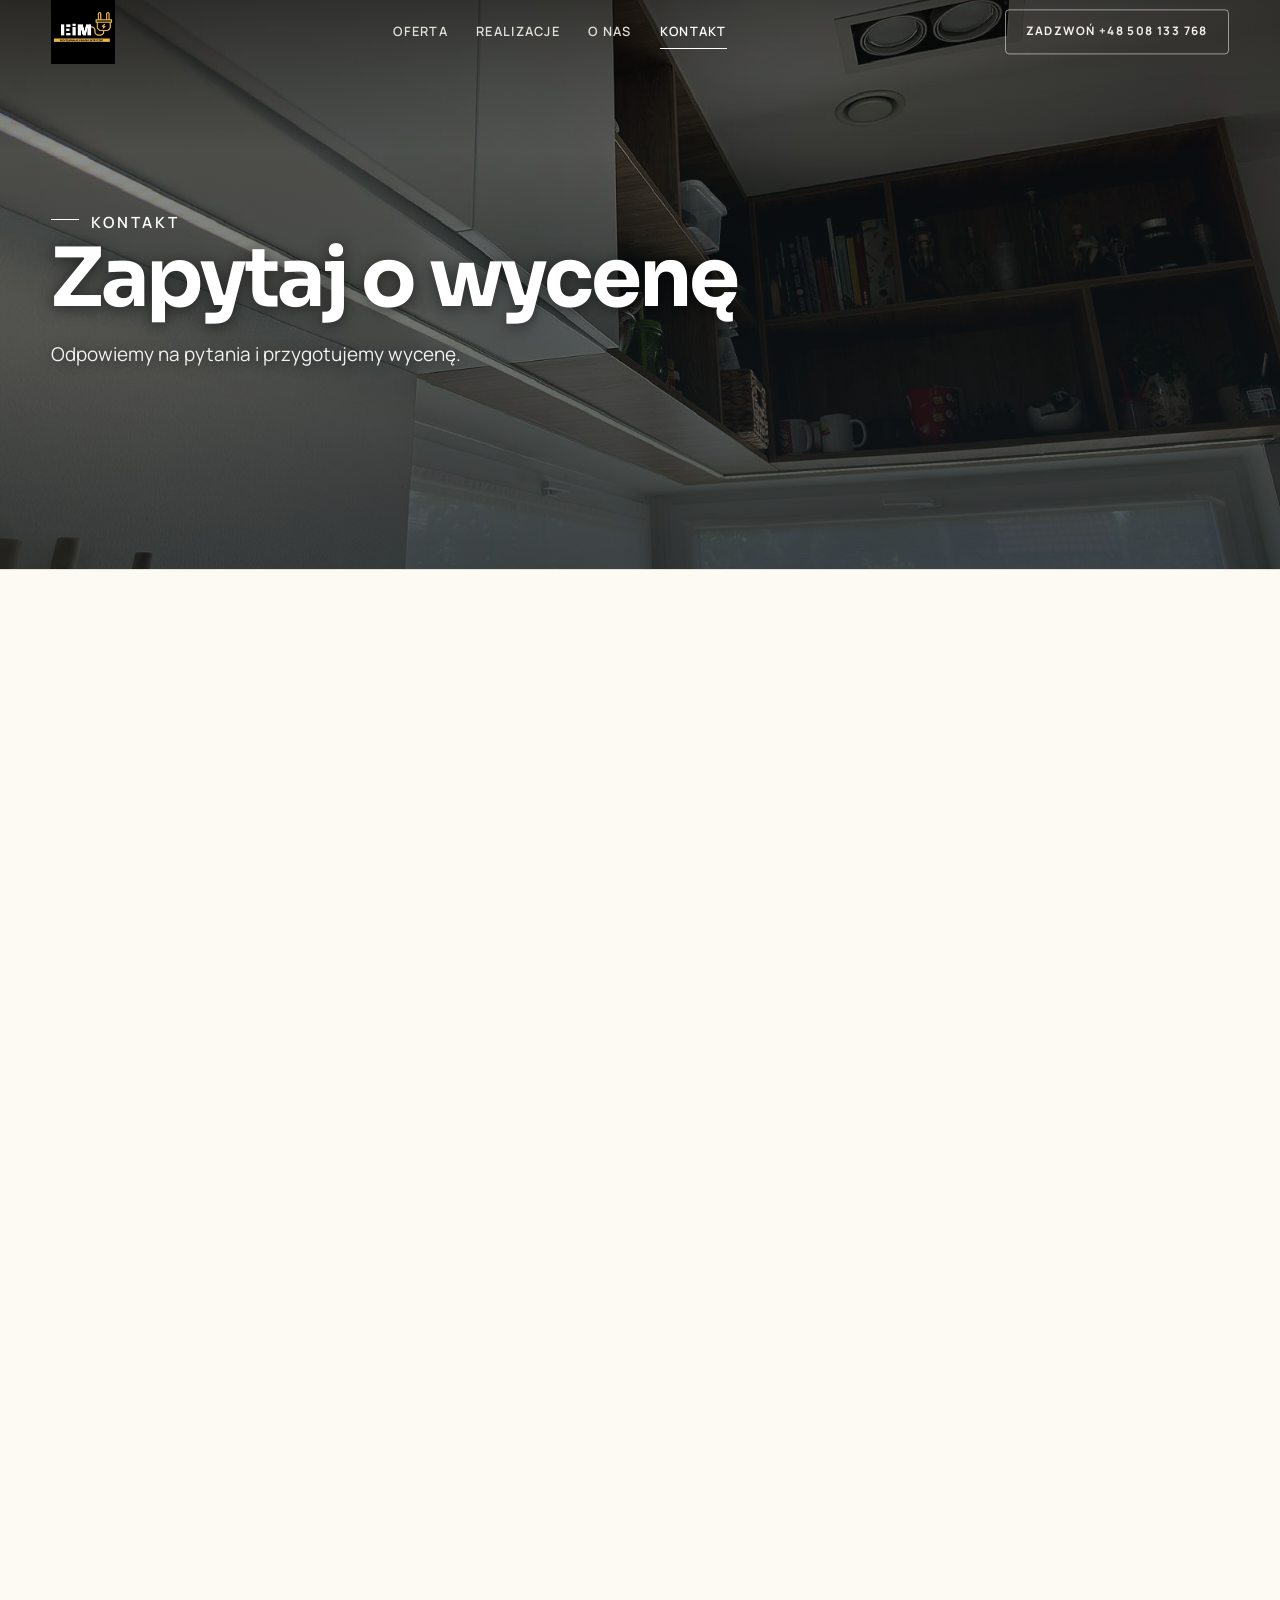
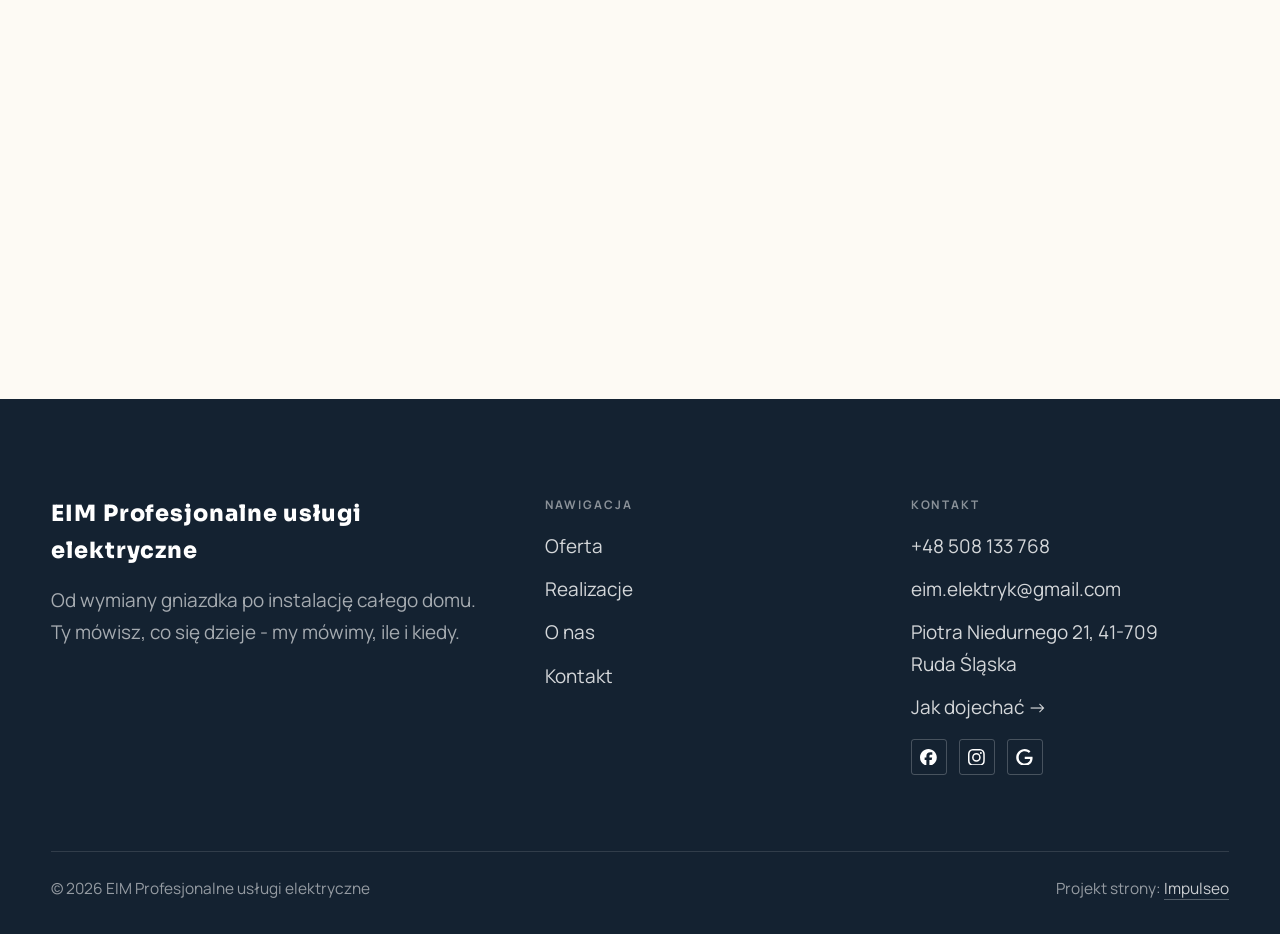
==== kontakt.html @ 625cda24 "Strona demo: eim-profesjonalne-uslugi-elektryczne" ====
<!DOCTYPE html>
<html lang="pl">
<head>
<meta charset="UTF-8">
<meta name="viewport" content="width=device-width, initial-scale=1.0">
<title>Kontakt - EIM Profesjonalne usługi elektryczne</title>
<meta name="description" content="Kontakt EIM Profesjonalne usługi elektryczne - Piotra Niedurnego 21, 41-709 Ruda Śląska">
<link rel="canonical" href="https://kris20032.github.io/eim-profesjonalne-uslugi-elektryczne/kontakt.html">
<meta name="robots" content="noindex, nofollow">
<meta property="og:type" content="website">
<meta property="og:locale" content="pl_PL">
<meta property="og:site_name" content="EIM Profesjonalne usługi elektryczne">
<meta property="og:title" content="Kontakt - EIM Profesjonalne usługi elektryczne">
<meta property="og:description" content="Kontakt EIM Profesjonalne usługi elektryczne - Piotra Niedurnego 21, 41-709 Ruda Śląska">
<meta property="og:url" content="https://kris20032.github.io/eim-profesjonalne-uslugi-elektryczne/kontakt.html">
<meta property="og:image" content="https://kris20032.github.io/eim-profesjonalne-uslugi-elektryczne/img/og.jpg">
<meta property="og:image:width" content="1200">
<meta property="og:image:height" content="630">
<meta name="twitter:card" content="summary_large_image">
<link rel="preconnect" href="https://fonts.googleapis.com">
<link rel="preconnect" href="https://fonts.gstatic.com" crossorigin>
<link href="https://fonts.googleapis.com/css2?family=Sora:wght@600;700;800&family=Manrope:wght@400;500;600&display=swap" rel="stylesheet">
<link rel="stylesheet" href="assets/styles.css?v=2641f12d">
</head>
<body>

<header class="nav">
  <div class="wrap nav-inner">
    <a class="brand brand-has-logo" href="index.html"><img class="brand-logo" src="img/logo.jpg" alt="EIM Profesjonalne usługi elektryczne" width="500" height="500" decoding="async"></a>
    <nav class="nav-links">
      <a href="oferta.html">Oferta</a>
      <a href="realizacje.html">Realizacje</a>
      <a href="o-nas.html">O nas</a>
      <a href="kontakt.html" class="active" aria-current="page">Kontakt</a>
      <a href="tel:+48508133768" class="btn btn-accent">Zadzwoń +48 508 133 768</a>
    </nav>
    <button class="nav-toggle" aria-label="Menu"><span></span><span></span><span></span></button>
  </div>
</header>

<main>
<section class="pagehead">
  <img src="img/g2.jpg" alt="EIM Profesjonalne usługi elektryczne - Zapytaj o wycenę" width="1600" height="1197" decoding="async">
  <div class="wrap">
    <span class="eyebrow">Kontakt</span>
    <h1>Zapytaj o wycenę</h1>
    <p>Odpowiemy na pytania i przygotujemy wycenę.</p>
  </div>
</section>
<section>
  <div class="wrap contact-grid">
    <div class="reveal">
      <span class="eyebrow">Dane kontaktowe</span>
      <h2 style="margin:var(--space-4) 0 var(--space-6)">EIM Profesjonalne usługi elektryczne</h2>
      <div class="info-list">
        <div class="info-row"><div class="ic"><svg class="ico-tel" width="16" height="16" viewBox="0 0 24 24" fill="none" aria-hidden="true"><path d="M6.6 10.8a15.5 15.5 0 0 0 6.6 6.6l2.2-2.2a1 1 0 0 1 1-.24 11.4 11.4 0 0 0 3.6.58 1 1 0 0 1 1 1V20a1 1 0 0 1-1 1A17 17 0 0 1 3 4a1 1 0 0 1 1-1h3.5a1 1 0 0 1 1 1c0 1.25.2 2.46.58 3.6a1 1 0 0 1-.25 1l-2.23 2.2Z" fill="currentColor"/></svg></div><div><div class="lbl">Telefon</div><a class="val" href="tel:+48508133768">+48 508 133 768</a></div></div>
        <div class="info-row"><div class="ic"><svg class="ico-mail" width="16" height="16" viewBox="0 0 24 24" fill="none" aria-hidden="true"><rect x="3.2" y="5.5" width="17.6" height="13" rx="1.6" stroke="currentColor" stroke-width="1.6"/><path d="M4 7l8 6 8-6" stroke="currentColor" stroke-width="1.6" stroke-linecap="round" stroke-linejoin="round"/></svg></div><div><div class="lbl">E-mail</div><a class="val" href="mailto:eim.elektryk@gmail.com">eim.elektryk@gmail.com</a></div></div>
        <div class="info-row"><div class="ic"><svg class="ico-pin" width="16" height="16" viewBox="0 0 24 24" fill="none" aria-hidden="true"><path d="M12 21s7-6.1 7-11.5A7 7 0 0 0 5 9.5C5 14.9 12 21 12 21Z" stroke="currentColor" stroke-width="1.6" fill="none"/><circle cx="12" cy="9.5" r="2.4" fill="currentColor"/></svg></div><div><div class="lbl">Adres</div><div class="val">Piotra Niedurnego 21, 41-709 Ruda Śląska</div></div></div>
      </div>
    </div>
    <div class="reveal">
      <form class="form" action="https://formsubmit.co/eim.elektryk@gmail.com" method="POST">
        <input type="hidden" name="_subject" value="Zapytanie ze strony EIM Profesjonalne usługi elektryczne">
        <input type="hidden" name="_captcha" value="false">
        <input type="hidden" name="_template" value="table">
        <div class="fld"><label for="name">Imię / firma</label><input id="name" name="name" type="text" placeholder="np. Jan Kowalski" required></div>
        <div class="fld"><label for="email">E-mail</label><input id="email" name="email" type="email" placeholder="adres@email.pl" required></div>
        <div class="fld"><label for="phone">Telefon</label><input id="phone" name="phone" type="tel" placeholder="+48 ..."></div>
        <div class="fld"><label for="msg">Czego dotyczy zapytanie?</label><textarea id="msg" name="message" placeholder="Napisz krótko, w czym możemy pomóc" required></textarea></div>
        <button type="submit" class="btn btn-accent" style="width:100%;justify-content:center">Wyślij zapytanie <span class="arr">→</span></button>
        <p class="note">Wiadomość trafi bezpośrednio do nas. Można też zadzwonić: +48 508 133 768.</p>
      </form>
    </div>
  </div>
</section>
<section style="padding-top:0">
  <div class="wrap reveal">
    <iframe class="map" title="EIM Profesjonalne usługi elektryczne - Ruda Śląska" src="https://maps.google.com/maps?q=50.2815459%2C18.8758392&z=15&output=embed" loading="lazy" referrerpolicy="no-referrer-when-downgrade"></iframe>
  </div>
</section>
</main>

<footer>
  <div class="wrap">
    <div class="foot-grid">
      <div class="foot-brand">
        <div class="name">EIM Profesjonalne usługi elektryczne</div>
        <p>Od wymiany gniazdka po instalację całego domu. Ty mówisz, co się dzieje - my mówimy, ile i kiedy.</p>
      </div>
      <div class="foot-col">
        <h4>Nawigacja</h4>
        <a href="oferta.html">Oferta</a>
        <a href="realizacje.html">Realizacje</a>
        <a href="o-nas.html">O nas</a>
        <a href="kontakt.html">Kontakt</a>
      </div>
      <div class="foot-col">
        <h4>Kontakt</h4>
        <a href="tel:+48508133768">+48 508 133 768</a>
        <a href="mailto:eim.elektryk@gmail.com">eim.elektryk@gmail.com</a>
        <p>Piotra Niedurnego 21, 41-709 Ruda Śląska</p>
        <a href="https://www.google.com/maps?cid=5841397486991390434" target="_blank" rel="noopener">Jak dojechać →</a>
      <div class="foot-soc">
        <a class="soc" href="https://www.facebook.com/p/EIM-Profesjonalne-us%C5%82ugi-elektryczne-61555742956690/" target="_blank" rel="noopener" aria-label="Facebook - EIM Profesjonalne usługi elektryczne"><svg viewBox="0 0 24 24" aria-hidden="true" focusable="false"><path d="M9.101 23.691v-7.98H6.627v-3.667h2.474v-1.58c0-4.085 1.848-5.978 5.858-5.978.401 0 .955.042 1.468.103a8.68 8.68 0 0 1 1.141.195v3.325a8.623 8.623 0 0 0-.653-.036 26.805 26.805 0 0 0-.733-.009c-.707 0-1.259.096-1.675.309a1.686 1.686 0 0 0-.679.622c-.258.42-.374.995-.374 1.752v1.297h3.919l-.386 2.103-.287 1.564h-3.246v8.245C19.396 23.238 24 18.179 24 12.044c0-6.627-5.373-12-12-12s-12 5.373-12 12c0 5.628 3.874 10.35 9.101 11.647Z" fill="currentColor"/></svg></a>
        <a class="soc" href="https://www.instagram.com/eim_elektryk_mroz/" target="_blank" rel="noopener" aria-label="Instagram - EIM Profesjonalne usługi elektryczne"><svg viewBox="0 0 24 24" aria-hidden="true" focusable="false"><path d="M7.0301.084c-1.2768.0602-2.1487.264-2.911.5634-.7888.3075-1.4575.72-2.1228 1.3877-.6652.6677-1.075 1.3368-1.3802 2.127-.2954.7638-.4956 1.6365-.552 2.914-.0564 1.2775-.0689 1.6882-.0626 4.947.0062 3.2586.0206 3.6671.0825 4.9473.061 1.2765.264 2.1482.5635 2.9107.308.7889.72 1.4573 1.388 2.1228.6679.6655 1.3365 1.0743 2.1285 1.38.7632.295 1.6361.4961 2.9134.552 1.2773.056 1.6884.069 4.9462.0627 3.2578-.0062 3.668-.0207 4.9478-.0814 1.28-.0607 2.147-.2652 2.9098-.5633.7889-.3086 1.4578-.72 2.1228-1.3881.665-.6682 1.0745-1.3378 1.3795-2.1284.2957-.7632.4966-1.636.552-2.9124.056-1.2809.0692-1.6898.063-4.948-.0063-3.2583-.021-3.6668-.0817-4.9465-.0607-1.2797-.264-2.1487-.5633-2.9117-.3084-.7889-.72-1.4568-1.3876-2.1228C21.2982 1.33 20.628.9208 19.8378.6165 19.074.321 18.2017.1197 16.9244.0645 15.6471.0093 15.236-.005 11.977.0014 8.718.0076 8.31.0215 7.0301.0839m.1402 21.6932c-1.17-.0509-1.8053-.2453-2.2287-.408-.5606-.216-.96-.4771-1.3819-.895-.422-.4178-.6811-.8186-.9-1.378-.1644-.4234-.3624-1.058-.4171-2.228-.0595-1.2645-.072-1.6442-.079-4.848-.007-3.2037.0053-3.583.0607-4.848.05-1.169.2456-1.805.408-2.2282.216-.5613.4762-.96.895-1.3816.4188-.4217.8184-.6814 1.3783-.9003.423-.1651 1.0575-.3614 2.227-.4171 1.2655-.06 1.6447-.072 4.848-.079 3.2033-.007 3.5835.005 4.8495.0608 1.169.0508 1.8053.2445 2.228.408.5608.216.96.4754 1.3816.895.4217.4194.6816.8176.9005 1.3787.1653.4217.3617 1.056.4169 2.2263.0602 1.2655.0739 1.645.0796 4.848.0058 3.203-.0055 3.5834-.061 4.848-.051 1.17-.245 1.8055-.408 2.2294-.216.5604-.4763.96-.8954 1.3814-.419.4215-.8181.6811-1.3783.9-.4224.1649-1.0577.3617-2.2262.4174-1.2656.0595-1.6448.072-4.8493.079-3.2045.007-3.5825-.006-4.848-.0608M16.953 5.5864A1.44 1.44 0 1 0 18.39 4.144a1.44 1.44 0 0 0-1.437 1.4424M5.8385 12.012c.0067 3.4032 2.7706 6.1557 6.173 6.1493 3.4026-.0065 6.157-2.7701 6.1506-6.1733-.0065-3.4032-2.771-6.1565-6.174-6.1498-3.403.0067-6.156 2.771-6.1496 6.1738M8 12.0077a4 4 0 1 1 4.008 3.9921A3.9996 3.9996 0 0 1 8 12.0077" fill="currentColor"/></svg></a>
        <a class="soc" href="https://www.google.com/maps?cid=5841397486991390434" target="_blank" rel="noopener" aria-label="Google - EIM Profesjonalne usługi elektryczne"><svg viewBox="0 0 24 24" aria-hidden="true" focusable="false"><path d="M12.48 10.92v3.28h7.84c-.24 1.84-.853 3.187-1.787 4.133-1.147 1.147-2.933 2.4-6.053 2.4-4.827 0-8.6-3.893-8.6-8.72s3.773-8.72 8.6-8.72c2.6 0 4.507 1.027 5.907 2.347l2.307-2.307C18.747 1.44 16.133 0 12.48 0 5.867 0 .307 5.387.307 12s5.56 12 12.173 12c3.573 0 6.267-1.173 8.373-3.36 2.16-2.16 2.84-5.213 2.84-7.667 0-.76-.053-1.467-.173-2.053H12.48z" fill="currentColor"/></svg></a>
      </div>
      </div>
    </div>
    <div class="foot-bot">
      <span>© 2026 EIM Profesjonalne usługi elektryczne</span>
      <span>Projekt strony: <a class="foot-credit" href="https://impulseo.pl" target="_blank" rel="noopener">Impulseo</a></span>
    </div>
  </div>
</footer>
<div class="sticky-call"><a class="sc-call" href="tel:+48508133768"><svg class="ico-tel" width="16" height="16" viewBox="0 0 24 24" fill="none" aria-hidden="true"><path d="M6.6 10.8a15.5 15.5 0 0 0 6.6 6.6l2.2-2.2a1 1 0 0 1 1-.24 11.4 11.4 0 0 0 3.6.58 1 1 0 0 1 1 1V20a1 1 0 0 1-1 1A17 17 0 0 1 3 4a1 1 0 0 1 1-1h3.5a1 1 0 0 1 1 1c0 1.25.2 2.46.58 3.6a1 1 0 0 1-.25 1l-2.23 2.2Z" fill="currentColor"/></svg> Zadzwoń</a><a class="sc-quote" href="kontakt.html">Zadzwoń po wycenę</a></div>
<div class="demo-wazne" data-do="2026-10-19" data-cykl="3" hidden><svg class="dw-ico" width="13" height="13" viewBox="0 0 24 24" fill="none" aria-hidden="true"><circle cx="12" cy="12" r="8.6" stroke="currentColor" stroke-width="1.8"/><path d="M12 7.2V12l3.3 2" stroke="currentColor" stroke-width="1.8" stroke-linecap="round"/></svg><span class="dw-txt"></span></div>

<script src="assets/main.js"></script>
</body>
</html>
---- assets/styles.css ----
/* ============================================================
   STOLBASZ — premium, architektoniczny B2B fit-out
   Jasna paleta, zero brązu. System wg premium-web-craft.
   Projekt strony: Impulseo (impulseo.pl)
   ============================================================ */

:root{
  /* PALETA — jasna, architektoniczna, chłodna */
  --paper:#f5f7fa;          /* główne tło */
  --paper-2:#e7edf3;        /* sekcje alternatywne (chłodny jasny szary) */
  --paper-3:#e7edf3;        /* delikatne wypełnienia */
  --ink:#142231;            /* tekst główny — chłodny grafit */
  --ink-soft:#2c3e52;       /* nagłówki drugorzędne */
  --muted:#697785;          /* tekst poboczny */
  --line:rgba(20,34,49,.12);/* hairline */
  --accent:#e8a00c;         /* stonowany petrol-slate — jedyny akcent */
  --accent-d:#c47f06;
  --accent-soft:rgba(232,160,12,.10);
  --dark:#142231;           /* sekcje ciemne (stopka/CTA) */

  /* HOVER ZDJĘĆ — JEDEN standard dla całego silnika (decyzja K. 04.08.2026, artefakt z wariantami).
     AKTUALNE (K.+Szymon 09.08.2026, wybór z artefaktu 6 wariantów): zoom 1.05 przy 1.4s -
     przy tak długim czasie mocniejszy kadr NIE skacze, tylko „oddycha". Poprzedni standard
     (1.02 / .55s z 04.08) odbierany jako dynamiczny i szybki.
     Spoczynek lekko przygaszony, ale TYLKO tam, gdzie jest mysz (@media hover:hover) —
     na telefonie zdjęcia zostają w pełnej jasności. */
  --img-zoom:1.05;                   /* K.+Szymon 09.08: wariant F z artefaktu porównawczego */
  --img-rest:brightness(.95) saturate(.99);
  --img-hot:brightness(1.06) saturate(1.05);
  --img-dur:1.4s;                    /* K.+Szymon 09.08 (wariant F): powoli = elegancko */
  --img-ease:cubic-bezier(.16,.84,.44,1);  /* miękki ogon, efekt „oddychania" */

  /* ODSTĘPY — skala 4/8 */
  --space-1:4px; --space-2:8px; --space-3:12px; --space-4:16px; --space-5:24px;
  --space-6:32px; --space-7:48px; --space-8:64px; --space-9:96px; --space-10:128px;

  /* TYPOGRAFIA — fluid clamp() (skala podbita 16.07.2026: większe, czytelniejsze litery — uwaga Adama) */
  --text-sm:clamp(.9rem,.87rem + .12vw,1rem);
  --text-base:clamp(1.08rem,1.04rem + .18vw,1.2rem);
  --text-lg:clamp(1.24rem,1.15rem + .34vw,1.44rem);
  --text-h3:clamp(1.34rem,1.22rem + .55vw,1.66rem);
  --text-h2:clamp(2.1rem,1.66rem + 2.1vw,3.1rem);
  --text-h1:clamp(2.9rem,2.1rem + 4vw,5.1rem);

  /* PROMIENIE — architektoniczne, raczej ostre */
  --r-sm:3px; --r-md:6px; --r-lg:10px;

  /* RUCH */
  --ease:cubic-bezier(.25,.46,.45,.94); --dur:.24s;

  /* CIENIE — miękkie, warstwowe */
  --sh-sm:0 1px 2px rgba(16,24,32,.04), 0 2px 8px rgba(16,24,32,.05);
  --sh-md:0 2px 6px rgba(16,24,32,.05), 0 12px 28px -8px rgba(16,24,32,.12);
  --sh-lg:0 6px 14px rgba(16,24,32,.07), 0 26px 56px -18px rgba(16,24,32,.22);

  --hairline:1px solid var(--line);

  --font-display:'Sora','Manrope',sans-serif;
  --font-body:'Manrope',sans-serif;
}

*{box-sizing:border-box;margin:0;padding:0}
html{scroll-behavior:smooth}
body{
  font-family:var(--font-body);
  font-size:var(--text-base);
  line-height:1.65;
  color:var(--ink);
  background:var(--paper);
  -webkit-font-smoothing:antialiased;
  text-rendering:optimizeLegibility;
}
img{max-width:100%;height:auto;display:block}  /* height:auto = width/height z atrybutów trzyma proporcje (TOP#12) */
a{color:inherit;text-decoration:none}

.wrap{width:min(92%,1180px);margin-inline:auto}
section{padding-block:clamp(52px,6.5vw,96px)}

h1,h2,h3{font-family:var(--font-display);font-weight:700;line-height:1.08;letter-spacing:-.02em;color:var(--ink)}
h1{font-size:var(--text-h1);letter-spacing:-.035em}
h2{font-size:var(--text-h2);letter-spacing:-.025em}
h3{font-size:var(--text-h3)}
/* MIARA — długość wiersza. WCAG 2.2 SC 1.4.8: max 80 znaków; Butterick: 45–90.
   68ch daje realnie 72–78 znaków polskiego tekstu, czyli z zapasem pod granicą.
   Wcześniej limit miał TYLKO <p> — <li>, <blockquote> i <dd> nie miały żadnego,
   i to jedyny powód, dla którego 23 bloki na dwóch oddanych stronach jadą po
   83–106 znaków w wierszu (pomiar 07.08.2026, bramka `miara`).
   ⚠️ Listy i definicje ograniczamy TYLKO bez klasy: `ul`/`ol` z klasą to u nas
   układ (siatki kafli, menu), a nie tekst ciągły — tam miarę wyznacza układ. */
/* 60ch, nie 68ch (K. 10.08): po zmianie fontów na węższe kroje (DM Sans i spółka)
   w 68ch mieściło się ~90 znaków - bramka pikselowa słusznie zgłaszała przekroczenie
   granicy 80. Pomiar na żywej przeglądarce: 60ch = 90 znaków, 53ch = ~78 znaków, czyli normę WCAG 1.4.8. */
:root{ --miara:53ch }
p{max-width:min(100%,var(--miara))}
blockquote,
ul:not([class])>li, ol:not([class])>li,
dl:not([class])>dd{max-width:min(100%,var(--miara))}

/* ⚠️ Świadomie BEZ wyjątku `.tile p,.card p,.svc p{max-width:none}`, choć nasuwa się sam:
   te akapity BYŁY już ograniczone (stare `p{max-width:65ch}`), więc „wyjątek" nie odblokowałby
   niczego nowego — tylko ROZLUŹNIŁ stan sprzed zmiany na wszystkich demach naraz.
   `figcaption` żadna z reguł wyżej nie dotyczy, więc też nie potrzebuje zwolnienia. */

/* ŁAMANIE. `balance` wyrównuje długości wierszy w nagłówku, `pretty` pilnuje ostatniego
   wiersza akapitu, żeby nie został w nim jeden wyraz. Obsługiwane od Chrome 117 /
   Safari 17.5; starsze przeglądarki po prostu ignorują tę własność.
   `text-wrap:pretty` nie występowało dotąd ANI RAZ w silniku ani w repo klientów. */
h1,h2,h3,.lead,.lede{text-wrap:balance}
p,li,blockquote,dd{text-wrap:pretty}

.eyebrow{
  font-family:var(--font-body);
  font-size:var(--text-sm);
  font-weight:600;
  letter-spacing:.18em;
  text-transform:uppercase;
  color:var(--accent);
  display:inline-flex;align-items:center;gap:var(--space-3);
}
/* flex:none + margin-top = kreska trzyma się PIERWSZEJ linii. Wcześniej align-items:center
   centrowało ją względem całego bloku i przy zawinięciu (długi kicker typu
   „…WNĘTRZ · LESZNO · OD 2019") druga linia lądowała z brzydkim wcięciem. */
.eyebrow{align-items:flex-start}
.eyebrow>*,.eyebrow{text-wrap:balance}   /* dlugi kicker lamal sie na sierote typu samo „2019" w drugiej linii */
.eyebrow::before{content:"";width:28px;height:1px;background:var(--accent);display:inline-block;flex:none;margin-top:.62em}

.muted{color:var(--muted)}
.lead{font-size:var(--text-lg);line-height:1.55;color:var(--ink-soft);max-width:50ch}

/* ---------- BUTTONS ---------- */
.btn{
  display:inline-flex;align-items:center;gap:var(--space-2);
  font-weight:600;font-size:var(--text-sm);letter-spacing:.02em;
  padding:var(--space-4) var(--space-6);
  border-radius:var(--r-sm);
  transition:transform var(--dur) var(--ease),box-shadow var(--dur) var(--ease),background var(--dur) var(--ease);
  cursor:pointer;border:1px solid transparent;
}
.btn-accent{background:var(--accent);color:#fff;box-shadow:var(--sh-sm)}
.btn-accent:hover{background:var(--accent-d);transform:translateY(-2px);box-shadow:var(--sh-md)}
.btn-accent:active{transform:translateY(0);box-shadow:var(--sh-sm)}
.btn-ghost{background:transparent;color:var(--ink);border-color:var(--line)}
.btn-ghost:hover{border-color:var(--accent);color:var(--accent);transform:translateY(-2px)}
.btn-light{background:#fff;color:var(--ink);box-shadow:var(--sh-sm)}
.btn-light:hover{transform:translateY(-2px);box-shadow:var(--sh-md)}
.btn .arr{transition:transform var(--dur) var(--ease)}
.btn:hover .arr{transform:translateX(4px)}

/* ---------- NAV ---------- */
.nav{
  position:sticky;top:0;z-index:50;
  background:color-mix(in srgb,var(--paper) 88%,transparent);
  backdrop-filter:saturate(140%) blur(10px);
  border-bottom:var(--hairline);
}
.nav-inner{display:flex;align-items:center;justify-content:space-between;gap:var(--space-5);height:72px}
/* ANTY-NACHODZENIE (K. 05.08.2026): długa nazwa firmy + przycisk z pełnym numerem nie mieściły się w pasku
   i flex ściskał linki PONIŻEJ ich treści - "Kontakt" wchodził na ramkę "Zadzwoń +48 ...". Teraz ustępuje
   nazwa marki (skrót wielokropkiem), a menu i przycisk nigdy się nie kurczą ani nie zachodzą na siebie. */
.brand{display:flex;flex-direction:column;line-height:1;min-width:0;flex:0 1 auto}
.brand .name{font-family:var(--font-display);font-weight:800;font-size:1.35rem;letter-spacing:.04em;white-space:nowrap;overflow:hidden;text-overflow:ellipsis}
.brand .sub{font-size:.62rem;letter-spacing:.34em;text-transform:uppercase;color:var(--muted);margin-top:5px;white-space:nowrap;overflow:hidden;text-overflow:ellipsis}
.nav-links{display:flex;align-items:center;gap:var(--space-6);flex:0 0 auto}
.nav-links a{font-size:var(--text-sm);font-weight:500;color:var(--ink-soft);position:relative;padding-block:4px;white-space:nowrap;transition:color var(--dur) var(--ease)}
.nav-links a::after{content:"";position:absolute;left:0;bottom:0;width:0;height:1.5px;background:var(--accent);transition:width var(--dur) var(--ease)}
.nav-links a:hover,.nav-links a.active{color:var(--ink)}
.nav-links a:hover::after,.nav-links a.active::after{width:100%}
.nav-links .btn{padding:var(--space-2) var(--space-5)}
/* przyciski w nav: właściwy kolor (przebij .nav-links a) + bez podkreślenia */
.nav-links a.btn-accent{color:#fff}
.nav-links a.btn-ghost,.nav-links a.btn-light{color:var(--ink)}
/* CTA w pasku: NIE podkreślenie spod linków menu, ale ten sam przelatujący błysk,
   co na wszystkich innych przyciskach (zgłoszenie K. 13.08.2026 - „na hero jest efekt
   światła przechodzącego przez przycisk, na navbarze go nie ma, a mają być identyczne").
   Reguła `.nav-links a::after` jest silniejsza od `.btn::after`, więc trzeba jej
   geometrię wyzerować i wpisać połysk z nazwy - samo `display:none` gasiło efekt. */
.nav-links a.btn::after{
  display:block;content:"";position:absolute;inset:0;z-index:-1;pointer-events:none;
  width:auto;height:auto;border-radius:inherit;   /* kasuje geometrię podkreślenia (width:0;height:1.5px) */
  background:linear-gradient(100deg,transparent 32%,rgba(255,255,255,.20) 50%,transparent 68%);
  translate:-120% 0}
@media (prefers-reduced-motion:no-preference){
  .nav-links a.btn:hover::after{translate:120% 0;transition:translate .75s var(--mt-ease,cubic-bezier(.16,.84,.44,1))}
}
.nav-toggle{display:none;background:none;border:none;cursor:pointer;flex-direction:column;gap:5px;padding:8px}
.nav-toggle span{width:24px;height:2px;background:var(--ink);transition:var(--dur)}
/* Ciasny zakres MIĘDZY menu mobilnym a pełnym pulpitem: zbijamy odstępy i nazwę marki,
   żeby wszystko zmieściło się naturalnie, zanim w ogóle dojdzie do skracania wielokropkiem. */
@media(max-width:1280px) and (min-width:921px){
  .nav-links{gap:var(--space-4)}
  .nav-links .btn{padding:var(--space-2) var(--space-4)}
  .brand .name{font-size:1.15rem}
}

/* ---------- HERO (split) ---------- */
.hero{position:relative;overflow:hidden;border-bottom:var(--hairline)}
.hero-grid{display:grid;grid-template-columns:1.05fr .95fr;gap:clamp(24px,4vw,60px);align-items:center;
  padding-block:clamp(36px,4.5vw,64px)}
.hero-copy .eyebrow{margin-bottom:var(--space-5)}
.hero-copy h1{margin-bottom:var(--space-5)}
.hero-copy .lead{margin-bottom:var(--space-7)}
.hero-actions{display:flex;flex-wrap:wrap;gap:var(--space-4)}
.hero-art{position:relative;aspect-ratio:4/3;border-radius:var(--r-lg);overflow:hidden;box-shadow:var(--sh-lg)}
.hero-art img{width:100%;height:100%;object-fit:cover}
.hero-art::after{content:"";position:absolute;inset:0;background:linear-gradient(180deg,transparent 55%,rgba(18,24,28,.28))}
.hero-badge{position:absolute;left:var(--space-5);bottom:var(--space-5);z-index:2;
  background:rgba(252,252,251,.94);backdrop-filter:blur(4px);
  border-radius:var(--r-md);padding:var(--space-4) var(--space-5);box-shadow:var(--sh-md);max-width:78%}
.hero-badge strong{display:block;font-family:var(--font-display);font-size:1rem;letter-spacing:-.01em}
.hero-badge span{font-size:var(--text-sm);color:var(--muted)}

/* ---------- HERO duży / kinowy (strona główna) ---------- */
.hero-cine{position:relative;min-height:clamp(560px,82vh,840px);min-height:clamp(560px,82svh,840px);display:flex;align-items:center;overflow:hidden;border-bottom:var(--hairline)}
.hero-cine>img{position:absolute;inset:0;width:100%;height:100%;object-fit:cover;z-index:0}
.hero-cine::after{content:"";position:absolute;inset:0;z-index:1;
  background:linear-gradient(95deg,rgba(13,18,23,.86) 0%,rgba(13,18,23,.64) 32%,rgba(13,18,23,.24) 62%,rgba(13,18,23,.04) 100%)}
.hero-cine .wrap{position:relative;z-index:2;padding-block:var(--space-8)}
.hero-cine .hero-copy{max-width:660px}
.hero-cine .eyebrow{color:#fff;margin-bottom:var(--space-5)}
.hero-cine .eyebrow::before{background:#fff}
.hero-cine h1{color:#fff;margin-bottom:var(--space-5);font-size:clamp(2.9rem,2rem + 4.4vw,5.2rem);text-wrap:balance}
.hero-cine .lead{color:rgba(255,255,255,.92);max-width:48ch;margin-bottom:var(--space-7)}
.hero-cine .hero-actions{display:flex;flex-wrap:wrap;gap:var(--space-4)}
/* NISKIE OKNO (laptop z dokiem i paskami przeglądarki ma ~700-780 px wysokości widoku):
   H1 do 5.2rem + długi lead nie mieściły się i przyciski wypadały POD krawędź ekranu -
   klient widział stronę bez ani jednego CTA. Skalujemy w dół, zamiast przycinać treść. */
@media(min-width:821px) and (max-height:820px){
  .hero-cine{min-height:clamp(520px,94svh,780px)}
  .hero-cine .wrap{padding-block:var(--space-6)}
  .hero-cine h1{font-size:clamp(2.2rem,1.5rem + 2.6vw,3.6rem);margin-bottom:var(--space-4)}
  .hero-cine .eyebrow{margin-bottom:var(--space-4)}
  .hero-cine .lead{margin-bottom:var(--space-5);max-width:44ch}
}
@media(max-width:680px){
  .hero-cine{min-height:clamp(520px,76vh,640px);min-height:clamp(520px,76svh,640px);align-items:flex-end}
  .hero-cine::after{background:linear-gradient(0deg,rgba(13,18,23,.9) 6%,rgba(13,18,23,.45) 55%,rgba(13,18,23,.25) 100%)}
  .hero-cine .wrap{padding-bottom:var(--space-9)}
  /* TELEFON (~90% oglądających): lead potrafił zająć 8 linii i zepchnąć CTA poza pierwszy ekran.
     Zwężamy interlinię i skalę - treści nie ucinamy, bo to ona sprzedaje. */
  .hero-cine .lead{font-size:.98rem;line-height:1.5;margin-bottom:var(--space-5)}
  .hero-cine .eyebrow{font-size:.72rem;letter-spacing:.13em;margin-bottom:var(--space-4)}
  .hero-cine .eyebrow::before{width:20px}
  .hero-cine h1{margin-bottom:var(--space-4)}
}

/* full-bleed hero variant (podstrony) */
.pagehead{position:relative;min-height:46vh;min-height:46svh;display:flex;align-items:flex-end;overflow:hidden;border-bottom:var(--hairline)}
.pagehead img{position:absolute;inset:0;width:100%;height:100%;object-fit:cover}
/* 10.08.2026 (decyzja K.): mocniejsze przyciemnienie + cień pod tekstem. Bramka mierzyła na
   nagłówkach podstron 3,38-3,43:1 przy wymaganych 4,5 — jasne zdjęcie (hala, śnieg, niebo)
   podchodziło pod biały tekst. Zdjęcia klientów są różne, więc kontrast musi dawać WARSTWA,
   a nie szczęśliwy dobór kadru. */
.pagehead::after{content:"";position:absolute;inset:0;background:linear-gradient(180deg,rgba(18,24,28,.40),rgba(18,24,28,.76))}
.pagehead .wrap{position:relative;z-index:2;padding-block:var(--space-9);color:#fff}
.pagehead h1{color:#fff;max-width:18ch;text-shadow:0 2px 16px rgba(0,0,0,.55)}
.pagehead .eyebrow{color:#fff}
.pagehead .eyebrow::before{background:#fff}
.pagehead p{color:rgba(255,255,255,.92);margin-top:var(--space-4);max-width:54ch;text-shadow:0 1px 12px rgba(0,0,0,.5)}

/* ---------- STRIP (pasek skrótów / liczby) ---------- */
.strip{background:var(--dark);color:#fff}
/* PASEK HASEŁ — standard 04.08.2026 (decyzja K.): 5 haseł w JEDNYM rzędzie, tekst WYŚRODKOWANY,
   węższe marginesy boczne niż reszta strony (pasek ma iść szerzej), równe wysokości kolumn. */
.strip .wrap{width:min(96%,1440px);display:grid;grid-template-columns:repeat(5,1fr);
  gap:var(--space-5);padding-block:var(--space-7);align-items:stretch}
.strip .item .k{font-family:var(--font-display);font-size:clamp(1.05rem,.82rem + .85vw,1.55rem);
  font-weight:800;letter-spacing:-.02em;color:#fff;line-height:1.18;text-wrap:balance}
.strip .item .v{font-size:var(--text-sm);color:rgba(255,255,255,.66);margin-top:var(--space-2);line-height:1.4}
.strip .item{border-left:2px solid var(--accent);padding-inline:var(--space-4);
  text-align:center;display:flex;flex-direction:column;justify-content:center}
/* liczba kolumn = liczba haseł, żeby ostatnie nie zostawało samo w drugim rzędzie.
   Klasę n-N nadaje multipage.py; domyślnie (bez klasy) pasek jest 5-kolumnowy. */
.strip.n-2 .wrap{grid-template-columns:repeat(2,1fr)}
.strip.n-3 .wrap{grid-template-columns:repeat(3,1fr)}
.strip.n-4 .wrap{grid-template-columns:repeat(4,1fr);gap:var(--space-6)}
.strip.n-4 .item .k{font-size:clamp(1.3rem,1rem + 1.1vw,2rem)}
.strip.n-6 .wrap{grid-template-columns:repeat(6,1fr);gap:var(--space-4)}
.strip.n-6 .item .k{font-size:clamp(.98rem,.8rem + .7vw,1.35rem)}
/* równe łamanie: zamiast "długa linia + jedno słowo" obie linie zbliżonej długości */
.strip .item .k{text-wrap:balance}

/* ---------- SECTION HEAD ---------- */
.head{max-width:48rem;margin-bottom:var(--space-8)}
.head.center{margin-inline:auto;text-align:center}
.head .eyebrow{margin-bottom:var(--space-4)}
.head h2{margin-bottom:var(--space-4)}
.head p{color:var(--muted);font-size:var(--text-lg);line-height:1.55}
.head.center p{margin-inline:auto}

/* ---------- INTRO SPLIT ---------- */
.split{display:grid;grid-template-columns:.92fr 1.08fr;gap:clamp(28px,5vw,80px);align-items:center}
.split.rev{grid-template-columns:1.08fr .92fr}
.split.rev .split-art{order:-1}
.split-art{position:relative;aspect-ratio:5/4;border-radius:var(--r-lg);overflow:hidden;box-shadow:var(--sh-lg)}
.split-art img{width:100%;height:100%;object-fit:cover}
.split-copy h2{margin-bottom:var(--space-5)}
.split-copy p+p{margin-top:var(--space-4)}
.split-copy .btn{margin-top:var(--space-6)}

/* ---------- SERVICES (zakres) ---------- */
.svc-grid{display:grid;grid-template-columns:repeat(auto-fit,minmax(280px,1fr));gap:var(--space-5)}
.svc{background:#fff;border:var(--hairline);border-radius:var(--r-md);padding:var(--space-7) var(--space-6);
  transition:transform var(--dur) var(--ease),box-shadow var(--dur) var(--ease),border-color var(--dur) var(--ease);
  position:relative;overflow:hidden}
.svc::before{content:"";position:absolute;left:0;top:0;width:3px;height:0;background:var(--accent);transition:height var(--dur) var(--ease)}
.svc:hover{transform:translateY(-4px);box-shadow:var(--sh-md);border-color:transparent}
.svc:hover::before{height:100%}
.svc .ic{font-family:var(--font-display);font-size:.8rem;font-weight:700;letter-spacing:.12em;color:var(--accent);margin-bottom:var(--space-4)}
.svc h3{margin-bottom:var(--space-3);font-size:1.22rem}
.svc p{color:var(--muted);font-size:var(--text-base);line-height:1.6}

/* big detailed service rows */
.svc-row{display:grid;grid-template-columns:.8fr 1.2fr;gap:clamp(20px,4vw,60px);align-items:center;padding-block:var(--space-8)}
.svc-row+.svc-row{border-top:var(--hairline)}
.svc-row.rev{grid-template-columns:1.2fr .8fr}
/* Naprzemienny układ wierszy oferty: co drugi wiersz ma zdjęcie po PRAWEJ.
   Było `order:-1` — martwy kod, bo zdjęcie i tak jest pierwszym dzieckiem w HTML,
   więc wszystkie wiersze wyglądały identycznie (zdjęcie zawsze z lewej), a `rev`
   zmieniało tylko szerokość kolumn. Znalezione 29.07.2026 przy różnicowaniu kierunków
   animacji (pomiar pozycji: art.mid 390/502 przy row.mid 756 — zawsze lewa strona). */
.svc-row.rev .svc-row-art{order:2}
.svc-row-art{aspect-ratio:4/3;border-radius:var(--r-md);overflow:hidden;box-shadow:var(--sh-md)}
.svc-row-art img{width:100%;height:100%;object-fit:cover}
.svc-row h3{font-size:1.5rem;margin-bottom:var(--space-4)}
.svc-row .num{font-family:var(--font-display);font-size:.85rem;font-weight:700;letter-spacing:.14em;color:var(--accent);display:block;margin-bottom:var(--space-3)}
.svc-row ul{list-style:none;margin-top:var(--space-4);display:flex;flex-direction:column;gap:var(--space-2)}
.svc-row li{position:relative;padding-left:var(--space-5);color:var(--muted);font-size:var(--text-base)}
.svc-row li::before{content:"";position:absolute;left:0;top:.62em;width:8px;height:1px;background:var(--accent)}

/* ---------- GALLERY (realizacje) ---------- */
.gallery{display:grid;grid-template-columns:repeat(12,1fr);gap:var(--space-4);grid-auto-rows:200px}
/* GALERIA MASONRY — pionowe zdjęcia (portrety beauty/wellness) bez przycinania: kolumny, height auto */
.gallery-masonry{column-count:3;column-gap:var(--space-4)}
@media(max-width:900px){.gallery-masonry{column-count:2}}
@media(max-width:560px){.gallery-masonry{column-count:1}}
.gallery-masonry .m-tile{break-inside:avoid;margin:0 0 var(--space-4);padding:0;position:relative;overflow:hidden;border-radius:var(--r-md);border:1px solid var(--line)}
.gallery-masonry .m-tile img{width:100%;height:auto;display:block}
.gallery-masonry .m-tile .cap{position:absolute;left:0;right:0;bottom:0;padding:var(--space-4);color:#fff;background:linear-gradient(0deg,rgba(0,0,0,.55),transparent);font-size:var(--text-sm)}
.gallery-masonry .m-tile .cap small{display:block;font-weight:400;opacity:.78;letter-spacing:.04em;text-transform:uppercase;font-size:.66rem;margin-top:3px}
.tile{position:relative;overflow:hidden;border-radius:var(--r-md);box-shadow:var(--sh-sm);
  transition:transform var(--dur) var(--ease),box-shadow var(--dur) var(--ease)}
.tile img{width:100%;height:100%;object-fit:cover;
  transition:transform var(--img-dur) var(--img-ease),filter var(--img-dur) var(--img-ease)}
.tile:hover{box-shadow:var(--sh-md)}
.tile .cap{position:absolute;left:0;right:0;bottom:0;padding:var(--space-5) var(--space-4) var(--space-4);
  /* mocniejszy spad + cien pod tekstem: na JASNYCH zdjeciach klienta (biale fronty, sciany)
     slaby gradient dawal kontrast ~1.5:1 zamiast wymaganych 3.6:1 (bramka wygladu, 10.08.2026) */
  background:linear-gradient(transparent 10%,rgba(18,24,28,.55) 40%,rgba(18,24,28,.88) 68%,rgba(18,24,28,.99));color:#fff;
  text-shadow:0 1px 2px rgba(0,0,0,.85),0 2px 10px rgba(0,0,0,.55);
  font-size:var(--text-sm);font-weight:600;letter-spacing:.01em;
  opacity:0;transform:translateY(8px);transition:var(--dur) var(--ease)}
.tile:hover .cap{opacity:1;transform:translateY(0)}
.tile .cap small{display:block;font-weight:400;opacity:.78;letter-spacing:.04em;text-transform:uppercase;font-size:.66rem;margin-top:3px}
/* bento spans */
.t-wide{grid-column:span 6}
.t-tall{grid-column:span 6;grid-row:span 2}
.t-std{grid-column:span 6}
.t-third{grid-column:span 4}
.t-two3{grid-column:span 8}

/* ---------- TRUST / WIARYGODNOŚĆ ---------- */
.trust{background:var(--paper-2)}
.trust-grid{display:grid;grid-template-columns:repeat(auto-fit,minmax(240px,1fr));gap:var(--space-5);margin-top:var(--space-7)}
.trust-card{background:#fff;border-radius:var(--r-md);padding:var(--space-7) var(--space-6);box-shadow:var(--sh-sm);border-top:3px solid var(--accent)}
.trust-card .big{font-family:var(--font-display);font-size:clamp(1.8rem,1.3rem + 1.6vw,2.6rem);font-weight:800;letter-spacing:-.02em;color:var(--ink);line-height:1}
.trust-card h3{font-size:1.12rem;margin:var(--space-3) 0 var(--space-2)}
.trust-card p{color:var(--muted);font-size:var(--text-base);line-height:1.55}

/* ---------- CTA band ---------- */
.cta{background:var(--dark);color:#fff;position:relative;overflow:hidden}
/* telefon w CTA: na ciemnym tle biały (domyślnie), rodziny z JASNYM tłem CTA
   nadpisują to u siebie - wcześniej kolor siedział w stylu inline i wygrywał z rodziną. */
.cta .btn-ghost-cta{color:#fff;border-color:rgba(255,255,255,.3)}
.cta .wrap{display:grid;grid-template-columns:1.4fr .6fr;gap:var(--space-7);align-items:center;position:relative;z-index:2}
.cta h2{color:#fff;max-width:20ch}
.cta p{color:rgba(255,255,255,.74);margin-top:var(--space-4)}
.cta-actions{display:flex;flex-direction:column;gap:var(--space-3);align-items:flex-start}
.cta::before{content:"";position:absolute;right:-80px;top:-80px;width:360px;height:360px;border-radius:50%;
  background:radial-gradient(circle,var(--accent-soft),transparent 70%)}

/* ---------- CONTACT ---------- */
.contact-grid{display:grid;grid-template-columns:.85fr 1.15fr;gap:clamp(28px,4vw,56px);align-items:start}
.info-list{display:flex;flex-direction:column;gap:var(--space-2)}
.info-row{display:flex;gap:var(--space-4);align-items:flex-start;padding-block:var(--space-4);border-bottom:var(--hairline)}
.info-row .ic{flex:none;width:42px;height:42px;display:grid;place-items:center;border-radius:50%;
  background:var(--accent-soft);color:var(--accent);font-size:1.05rem}
.info-row .lbl{font-size:.72rem;letter-spacing:.14em;text-transform:uppercase;color:var(--muted)}
.info-row .val{font-weight:600;font-size:var(--text-base);margin-top:2px}
.info-row a.val:hover{color:var(--accent)}
.map{border:none;border-radius:var(--r-lg);box-shadow:var(--sh-md);width:100%;height:100%;min-height:380px;filter:grayscale(.2) contrast(1.02)}
.form{background:#fff;border:var(--hairline);border-radius:var(--r-lg);padding:clamp(24px,3vw,40px);box-shadow:var(--sh-sm)}
.form .fld{margin-bottom:var(--space-5)}
.form label{display:block;font-size:var(--text-sm);font-weight:600;margin-bottom:var(--space-2)}
.form input,.form textarea{width:100%;font-family:inherit;font-size:var(--text-base);color:var(--ink);
  padding:var(--space-4);border:var(--hairline);border-radius:var(--r-sm);background:var(--paper);transition:border-color var(--dur)}
.form input:focus,.form textarea:focus{outline:none;border-color:var(--accent);background:#fff}
.form textarea{resize:vertical;min-height:120px}
.form .note{font-size:var(--text-sm);color:var(--muted);margin-top:var(--space-3)}

/* ---------- FOOTER ---------- */
footer{background:var(--dark);color:#fff;padding-block:var(--space-9) var(--space-6)}
.foot-grid{display:grid;grid-template-columns:1.4fr 1fr 1fr;gap:var(--space-7);margin-bottom:var(--space-8)}
.foot-brand .name{font-family:var(--font-display);font-weight:800;font-size:1.4rem;letter-spacing:.04em}
.foot-brand p{color:rgba(255,255,255,.62);margin-top:var(--space-4);font-size:var(--text-base);max-width:38ch}
.foot-col h4{font-size:.74rem;letter-spacing:.16em;text-transform:uppercase;color:rgba(255,255,255,.5);margin-bottom:var(--space-4)}
.foot-col a,.foot-col p{display:block;color:rgba(255,255,255,.82);font-size:var(--text-base);margin-bottom:var(--space-3)}
.foot-col a:hover{color:#fff}
.foot-bot{border-top:1px solid rgba(255,255,255,.12);padding-top:var(--space-5);display:flex;justify-content:space-between;flex-wrap:wrap;gap:var(--space-3);
  font-size:var(--text-sm);color:rgba(255,255,255,.55)}
.foot-bot a:hover{color:#fff}
/* Podpis w stopce = klikalny link do impulseo.pl (31.07.2026). Ma być WIDOCZNIE klikalny,
   ale nie krzyczeć - stąd sam kolor jaśniejszy + delikatne podkreślenie na najeździe. */
.foot-bot a.foot-credit{color:rgba(255,255,255,.78);text-decoration:none;border-bottom:1px solid rgba(255,255,255,.28)}
.foot-bot a.foot-credit:hover{color:#fff;border-bottom-color:#fff}

/* ---------- REVEAL ---------- */
.reveal{opacity:0;transform:translateY(22px);transition:opacity .6s var(--ease),transform .6s var(--ease)}
.reveal.in{opacity:1;transform:none}

/* ---------- RESPONSIVE ---------- */
@media(max-width:920px){
  .hero-grid,.split,.split.rev,.svc-row,.svc-row.rev,.cta .wrap,.contact-grid,.foot-grid{grid-template-columns:1fr}
  .split.rev .split-art,.svc-row.rev .svc-row-art{order:0}
  .hero-art{aspect-ratio:16/10;max-height:420px}
  .strip .wrap,.strip.n-2 .wrap,.strip.n-3 .wrap,.strip.n-4 .wrap,.strip.n-6 .wrap{grid-template-columns:repeat(2,1fr);gap:var(--space-6)}
  .strip .item .k,.strip.n-6 .item .k{font-size:clamp(1.3rem,1.1rem + 1vw,2rem)}
  .gallery{grid-auto-rows:180px}
  .t-wide,.t-tall,.t-std,.t-third,.t-two3{grid-column:span 6}
  .t-tall{grid-row:span 1}
  .cta-actions{flex-direction:row;flex-wrap:wrap}
  .foot-grid{gap:var(--space-6)}
}
@media(max-width:680px){
  .nav-links{position:fixed;inset:72px 0 auto 0;background:var(--paper);flex-direction:column;align-items:stretch;
    gap:0;padding:var(--space-4) 6%;border-bottom:var(--hairline);box-shadow:var(--sh-md);
    transform:translateY(-120%);transition:transform var(--dur) var(--ease)}
  .nav-links.open{transform:translateY(0)}
  .nav-links a{padding-block:var(--space-4);border-bottom:var(--hairline)}
  .nav-links .btn{margin-top:var(--space-3);justify-content:center}
  .nav-toggle{display:flex}
  .strip .wrap,.strip.n-2 .wrap,.strip.n-3 .wrap,.strip.n-4 .wrap,.strip.n-6 .wrap{grid-template-columns:1fr}
  .gallery{grid-template-columns:repeat(6,1fr)}
  .foot-grid{grid-template-columns:1fr}
}
@media(prefers-reduced-motion:reduce){
  /* audyt 09.08 TOP#14: samo skrócenie duration przy animacji INFINITE = stroboskop
     (pętla .01ms miga ekranem); iteration-count:1 gasi pętlę naprawdę. Pseudoelementy
     też - tła hero (gastro/studio) animują ::before/img, blanket na * ich nie łapał. */
  *,*::before,*::after{animation-duration:.01ms!important;animation-iteration-count:1!important;animation-delay:0s!important;transition:none!important}
  .reveal{opacity:1!important;transform:none!important}
  html{scroll-behavior:auto}
}

/* ============================================================
   PREMIUM LAYER — destylat deep-researchu branż (anty-AI, spokój).
   Zmienne STOLBASZ (--accent/--ink/--paper/--line/--dark). Ruch ledwo
   zauważalny, krzywa cubic-bezier(.16,.84,.44,1); prefers-reduced-motion
   pokryte blanketem wyżej. Karty hairline zamiast cieni = #1 sygnał „nie-AI".
   ============================================================ */

/* więcej oddechu między sekcjami (liderzy: 110-130px) */
section{padding-block:clamp(64px,8vw,128px)}

/* 1) Aksamitny reveal — dłuższa, miękka krzywa zamiast „skoku" */
.reveal{transition:opacity .9s cubic-bezier(.16,.84,.44,1),transform .9s cubic-bezier(.16,.84,.44,1);will-change:opacity,transform}
/* stagger TYLKO w galerii (tam pozycja = porządek dzieci) */
.gallery .reveal:nth-child(2){transition-delay:.07s}
.gallery .reveal:nth-child(3){transition-delay:.14s}
.gallery .reveal:nth-child(4){transition-delay:.21s}
.gallery .reveal:nth-child(5){transition-delay:.28s}
.gallery .reveal:nth-child(6){transition-delay:.35s}

/* 2) Hero STATYCZNY na .hero-cine — Ken Burns CAŁKIEM WYŁĄCZONY 26.06 (3. zgłoszenie Szymona).
   GENEZA: animowanie scale na <img> hero z teksturami (cegły/framugi) re-samplinguje obraz
   klatka po klatce → na części ekranów drobne drganie/shimmer = „heroshot się trzęsie".
   translateY usunięto wcześniej, scale-only + will-change/GPU NIE wystarczyły do GWARANCJI gładkości.
   Krzysztof zażądał pewności („make sure, że błąd się nie pojawi") > efekt. Zero animacji = 0% drgania.
   Delikatny zoom zostaje TYLKO w pełnoekranowych hero gastro/studio (hg-bg/hs-bg — tło, inny
   mechanizm, chwalone, nigdy nie zgłaszane). NIE wracać do KB na .hero-cine bez realnego testu
   na sprzęcie klienta — to ryzyko regresji „trzęsienia”. */
/* BEZPIECZNY "wow" na hero = jednorazowy FADE-IN (opacity), nie zoom.
   opacity nie dotyka bitmapy → gładkie na KAŻDYM zdjęciu/ekranie/GPU, zero ryzyka migotania.
   Geometryczny ruch (scale/translate) na .hero-cine jest ZAKAZANY (bramka pilnuje). */
@keyframes heroFade{from{opacity:0}to{opacity:1}}
.hero-cine>img{transform:none;animation:heroFade 1.1s ease-out both}

/* 3) Akcentowy hairline pod nagłówkiem sekcji, który „rysuje się" przy wejściu */
.head h2{position:relative;padding-bottom:18px}
.head h2::after{content:"";position:absolute;left:0;bottom:0;height:1px;width:0;background:var(--accent);transition:width 1s cubic-bezier(.16,.84,.44,1) .15s}
.head.center h2::after{left:50%;transform:translateX(-50%)}
.head.reveal.in h2::after,.head.center.reveal.in h2::after{width:54px}

/* 4) Karty HAIRLINE zamiast cieni/zaokrągleń (najmocniejszy anty-AI detal) */
.svc{background:transparent;border:1px solid var(--line);border-radius:var(--r-sm);box-shadow:none}
.svc:hover{box-shadow:none;border-color:var(--accent);transform:translateY(-3px)}
.trust-card{background:transparent;box-shadow:none;border:1px solid var(--line);border-top:2px solid var(--accent);border-radius:var(--r-sm)}
.tile{box-shadow:none;border-radius:var(--r-sm)}
.tile:hover{box-shadow:none}

/* 5) Sticky-nav kondensuje się po przewinięciu (sygnał dopracowania) */
.nav{transition:box-shadow .4s ease,background .4s ease}
.nav.is-stuck{box-shadow:0 1px 0 var(--line),0 14px 30px -24px rgba(0,0,0,.45)}
.nav-inner{transition:height .35s var(--ease)}
.nav.is-stuck .nav-inner{height:60px}

/* 6) MANIFESTO — pełnoekranowy cytat-bohater (zastępuje generyczne „Dlaczego my") */
.manifesto{background:var(--paper-2);text-align:center}
.manifesto .wrap{max-width:60rem}
.manifesto p{font-family:var(--font-display);font-style:italic;font-size:clamp(1.6rem,1rem + 2.4vw,2.8rem);line-height:1.32;color:var(--ink-soft);margin-inline:auto;max-width:26ch;position:relative;padding-top:var(--space-8)}
.manifesto p::before{content:"";position:absolute;top:0;left:50%;transform:translateX(-50%);width:54px;height:1px;background:var(--accent)}
.manifesto p span{color:var(--accent);font-style:italic}

/* 7) GATEWAYS — 3 duże bramy-zdjęcia (zamiast paska menu usług) */
.gateways{display:grid;grid-template-columns:repeat(3,1fr);gap:var(--space-4)}
.gateway{position:relative;aspect-ratio:3/4;overflow:hidden;border-radius:var(--r-sm);display:block}
.gateway img{width:100%;height:100%;object-fit:cover;
  transition:transform var(--img-dur) var(--img-ease),filter var(--img-dur) var(--img-ease)}
.gateway::after{content:"";position:absolute;inset:0;background:linear-gradient(180deg,transparent 38%,rgba(18,24,28,.74))}
/* ===== HOVER ZDJĘĆ — jedno miejsce dla WSZYSTKICH kafli ze zdjęciem (K. 04.08.2026) ===== */
@media(hover:hover){
  .tile img,.gateway img,.m-tile img{filter:var(--img-rest)}
  .tile:hover img,
  .gateway:hover img,
  .m-tile:hover img{transform:scale(var(--img-zoom));filter:var(--img-hot)}
}
.m-tile img{transition:transform var(--img-dur) var(--img-ease),filter var(--img-dur) var(--img-ease)}
.gateway .g-ttl{position:absolute;left:0;right:0;bottom:0;z-index:2;padding:var(--space-6) var(--space-5);color:#fff;font-family:var(--font-display);font-size:1.45rem;letter-spacing:-.01em;line-height:1.15}
.gateway .g-ttl small{display:block;font-family:var(--font-body);font-size:var(--text-sm);font-weight:400;opacity:.82;letter-spacing:.03em;margin-top:5px}
@media(max-width:760px){.gateways{grid-template-columns:1fr}.gateway{aspect-ratio:16/10}}

/* 8) LOGO klienta w nagłówku (gdy podane --logo) */
/* 52px domyślnie (feedback Bartka 06.07.2026: 40px ginęło, uwaga padła 3x; ~56px sprawdzone na żywym demie anna-borowiec-makeup) */
.brand-logo{height:64px;width:auto;max-width:300px;object-fit:contain;display:block}
.nav.is-stuck .brand-logo{height:52px}
@media(max-width:680px){.brand-logo{height:46px;max-width:210px}}


/* === RWD: nagłówki na wąskich ekranach (dodane 17.07.2026 razem z fixem clamp) ===
   Po przywróceniu działania clamp() dolna granica --text-h1 (2.9rem) rozpychała
   dokument przy długich polskich słowach na telefonach. Tu ją zjeżdżamy. */
@media (max-width:560px){
  :root{
    --text-h1:clamp(1.9rem, 1.15rem + 4.4vw, 2.7rem);
    --text-h2:clamp(1.5rem, 1rem + 3vw, 2.1rem);
  }
  .hero-cine h1{font-size:clamp(1.9rem, 1.15rem + 4.4vw, 2.7rem)}
  h1,h2{overflow-wrap:break-word}
}

/* GODZINY (godziny_grid z briefu) — dzień po lewej, godziny po prawej. Wcześniej BRAK stylu
   powodował sklejenie "Poniedziałek-Piątek8:00-20:00" (dodane 2026-07-21). Neutralne dla dem bez grafiku. */
.godz{display:flex;flex-direction:column;gap:2px;max-width:440px;margin-top:8px}
.godz-row{display:flex;justify-content:space-between;align-items:baseline;gap:24px;padding:10px 0;border-bottom:1px solid var(--line)}
.godz-row:last-child{border-bottom:0}
.godz-row b{font-weight:600;color:var(--ink)}
.godz-row span{color:var(--muted);white-space:nowrap}

/* === FAQ (lekcja 08.08.2026) ===
   Sekcja faq_klinika() trafia NIE tylko do rodziny „klinika" (multipage.py: także układ FACHOWCY),
   a style leżały wyłącznie w families/klinika.css — u hydraulika/dekarza FAQ renderowało się jako
   goła lista <details> z domyślnym trójkącikiem przeglądarki (wpadka: demo Instalatorstwo Gała).
   Dlatego baza. Rodzina może to nadpisać na wierzchu. */
.faq-list{max-width:48rem;margin:var(--space-8) auto 0;display:flex;flex-direction:column;gap:var(--space-3)}
.faq-item{border:1px solid var(--line);border-radius:var(--r-md);background:var(--paper);padding:var(--space-4) var(--space-5)}
.faq-item summary{font-family:var(--font-display);font-weight:600;color:var(--ink);cursor:pointer;list-style:none;display:flex;justify-content:space-between;gap:1rem}
.faq-item summary::-webkit-details-marker{display:none}
.faq-item summary::after{content:"+";color:var(--accent-d);font-weight:700;font-size:1.2rem;line-height:1}
.faq-item[open] summary::after{content:"-"}
.faq-item p{color:var(--ink-soft);font-size:var(--text-base);line-height:1.6;margin:var(--space-3) 0 0}

/* === LICZBA OPINII PRZY SEKCJI OPINII (08.08.2026, wzorzec irismeble.pl, decyzja K.) ===
   Trzy cytaty bez kontekstu czyta się jak „firma ma trzy opinie". Ta linijka mówi wprost,
   ile ich jest naprawdę - dane i tak przychodzą z reconu i szły dotąd wyłącznie do hero.
   Baza, nie rodzina: sekcja opinii renderuje się we WSZYSTKICH układach, a style opinii
   leżą per rodzina - bez tego u części rodzin linijka byłaby gołym tekstem (ta sama pułapka
   co z FAQ wyżej). Rodzina może nadpisać na wierzchu. */
.op-meta{
  text-align:center;margin:calc(var(--space-3) * -1) 0 var(--space-6);
  color:var(--muted);font-size:var(--text-base);letter-spacing:.01em;
}
.op-meta .ico-star{color:var(--accent-d);margin-right:2px}

/* --- licznik ważności DEMA (pomysł K. 09.08) - tylko wersje pokazowe --- */
.demo-wazne{position:fixed;top:calc(var(--nav-h, 64px) + 14px);right:14px;z-index:95;
  display:inline-flex;align-items:center;gap:.45em;
  background:rgba(21,25,28,.82);color:#fff;font-size:.72rem;font-weight:600;letter-spacing:.01em;
  padding:.42em .8em .42em .62em;border-radius:999px;backdrop-filter:saturate(140%) blur(8px);
  border:1px solid rgba(255,255,255,.14);box-shadow:0 10px 24px -14px rgba(0,0,0,.6);
  pointer-events:none;
  /* NIE pokazuje się przy wejściu (K. 09.08) - wjeżdża dopiero po zejściu z hero */
  opacity:0;transform:translateY(-10px);
  transition:opacity .7s var(--ease),transform .7s var(--ease)}
.demo-wazne.is-on{opacity:1;transform:none}
.demo-wazne .dw-ico{flex:none;opacity:.85}
.demo-wazne b{font-weight:700;font-variant-numeric:tabular-nums;color:#FFD9A3}
.demo-wazne .dw-zeg{font-variant-numeric:tabular-nums;font-feature-settings:"tnum";
  opacity:.72;margin-left:.15em;letter-spacing:.01em}
.demo-wazne.is-pilne{background:rgba(150,32,28,.9);border-color:rgba(255,255,255,.2)}
.demo-wazne .dw-pilne{color:#FFE0DE}
@media(max-width:820px){.demo-wazne{top:auto;bottom:70px;right:10px}}

/* --- pasek mini-opinii pod hero (audyt 09.08 TOP#27) - tylko przy realnych recenzjach --- */
.opinie-mini{padding-block:0;border-bottom:var(--hairline)}
.opinie-mini .om-row{display:grid;grid-template-columns:repeat(3,1fr);gap:var(--space-6);padding-block:var(--space-5)}
.opinie-mini .om-item blockquote{font-size:var(--text-sm);color:var(--ink-soft);line-height:1.5;margin:0}
.opinie-mini .om-autor{display:block;margin-top:var(--space-2);font-size:.78rem;font-weight:600;color:var(--muted);letter-spacing:.04em}
@media(max-width:820px){.opinie-mini .om-row{grid-template-columns:1fr;gap:var(--space-4)}
  .opinie-mini .om-item:nth-child(n+3){display:none}}

/* --- AKCENT-TEKST (audyt 09.08 TOP#11/12, decyzja K.) ---------------------------
   Kolor firmowy jest jasny, dopóki nie musi być literą. --accent zostaje żywy
   (kreski, przyciski, pasek haseł); litera akcentowa na JASNYM tle bierze
   --accent-text (dokleja palette_auto; domyślnie accent-d). Tylko color -
   border/background/pseudo zostają żywe. Ciemna sekcja CTA = wyjątek. */
:root{--accent-text:var(--accent-d)}
.eyebrow, .svc .ic, .svc-row .num, .info-row .ic, .info-row a.val:hover,
.manifesto p span, .faq-item summary::after, .op-meta .ico-star, .op-star,
.fu-cta, .obszar-list li:hover, .btn-ghost:hover, .nav.nav-solid .brand .sub,
.proces-os .pc-cur, .os-on .proces-os .proces-line > li.os-done .pno { color:var(--accent-text) }
.cta .eyebrow { color:var(--accent) }

/* --- dostępność (audyt 09.08 TOP#23, podzbiór bezpieczny) --- */
html{scroll-padding-top:84px}                       /* kotwice nie chowają się pod sticky-nav */
:focus-visible{outline:2px solid var(--accent-text);outline-offset:2px}  /* widoczny fokus tylko z klawiatury */
main{display:block}

/* --- kafelek „Zobacz opinie w Google" (K. 09.08) - znak marki zamiast gołego linku --- */
.op-meta{text-align:center;max-width:none;margin-inline:auto}
.op-google{display:inline-flex;align-items:center;gap:.6em;
  padding:.62em 1.15em;border:1px solid var(--line);border-radius:999px;
  background:var(--paper);color:var(--ink);font-size:var(--text-sm);font-weight:600;
  transition:border-color var(--dur) var(--ease),box-shadow var(--dur) var(--ease),transform var(--dur) var(--ease)}
.op-google .op-g-ico{flex:none}                        /* oficjalny 4-kolorowy znak Google */
.op-google .arr{transition:transform var(--dur) var(--ease)}
.op-google:hover{border-color:var(--accent);box-shadow:var(--sh-sm);transform:translateY(-1px)}
.op-google:hover .arr{transform:translateX(3px)}

/* ============================================================
   HOVER KART I KAFLI - JEDEN STANDARD DLA WSZYSTKICH RODZIN (K. 10.08:
   „każde demo ma wyglądać tak premium"). Wcześniej premium-hover miała tylko
   rodzina fachowców (.fu-row), reszta rodzin renderowała karty bez reakcji.
   Zasada ta sama: reakcja NATYCHMIAST (0s), gaśnięcie łagodne; ledwie widoczne
   tło, kreska akcentu z lewej, strzałka rusza. Zero cieni-poduszek.
   ⛔ Świadomie POMIJAMY kafle ze zdjęciem (.tile/.gateway/.m-tile) - tam działa
   już zoom 1.05/1.4s i dokładanie ramek by go zabiło.
   ============================================================ */
.card, .svc, .gateway-txt, .menu-cat, .prod-card, .pak-card, .faq-item, .obj-tile{
  position:relative;transition:background .22s ease-out,border-color .22s ease-out}
.card::before, .menu-cat::before, .prod-card::before, .pak-card::before{
  content:"";position:absolute;left:0;top:0;bottom:0;width:3px;background:var(--accent);
  transform:scaleY(0);transform-origin:top;transition:transform .09s ease-out;border-radius:2px}
@media(hover:hover){
  .card:hover, .svc:hover, .menu-cat:hover, .prod-card:hover, .pak-card:hover{
    background:color-mix(in srgb,var(--accent) 9%,transparent);
    border-color:color-mix(in srgb,var(--accent) 45%,var(--line));
    transition-duration:0s}
  .card:hover::before, .menu-cat:hover::before,
  .prod-card:hover::before, .pak-card:hover::before{transform:scaleY(1)}
  .card:hover .arr, .svc:hover .arr, .menu-cat:hover .arr{transform:translateX(.3rem)}
}
.card .arr, .svc .arr, .menu-cat .arr{display:inline-block;transition:transform .1s ease-out}

/* ============================================================
   PLAKIETKA OPINII GOOGLE (K. 13.08.2026, wzór od Marcelego)
   Jedna forma we WSZYSTKICH układach hero (hg/hk/hs/ha/hd/tb/kt) zamiast
   gołego tekstu „★ Ocena 4,4 w Google · 7 opinii". Cudza ocena to najmocniejszy
   dowód zaufania na stronie - ma wyglądać jak odznaka, nie jak podpis.
   Tło i obwódka liczone z KOLORU TEKSTU, więc ta sama plakietka działa na
   ciemnym zdjęciu (biały napis → jasna mgiełka) i na jasnej sekcji (ciemny
   napis → delikatny szary). Zero osobnych wariantów do utrzymania.
   ============================================================ */
.g-badge{
  display:inline-flex;align-items:center;gap:.62em;
  padding:.52em 1em;border-radius:999px;
  background:color-mix(in srgb,currentColor 8%,transparent);
  border:1px solid color-mix(in srgb,currentColor 20%,transparent);
  -webkit-backdrop-filter:blur(6px);backdrop-filter:blur(6px);
  font-size:.98rem;line-height:1;font-weight:500;letter-spacing:.01em;
  white-space:nowrap;vertical-align:middle;max-width:100%}
.g-badge .gb-ico,.g-badge .gb-stars{flex:none}
.g-badge .gb-ocena{font-weight:700;font-size:1.08em;letter-spacing:.01em}
.g-badge .gb-txt{opacity:.92}
@media(max-width:560px){
  .g-badge{gap:.45em;padding:.45em .8em;font-size:.86rem}
  .g-badge .gb-stars{width:62px;height:12.4px}
  .g-badge .gb-ico{width:16px;height:16px}
}

/* === rodzina: fachowcy === */
/* ============================================================
   RODZINA: FACHOWCY (hydraulik/elektryk/remont/brukarstwo/ogrodzenia)
   Doklejane NA WIERZCH base.css. Dziedziczy paletę/fonty skórki (trade/elektryk).
   Filozofia: telefon-bohater + zaufanie + „bezpłatna wycena". Spokój, nie krzyk.
   (count-up i podwójny iframe mapy świadomie pominięte - krytyka blueprintu.)
   ============================================================ */

/* --- PROCES - oś „jak pracujemy" (podpis rodziny, czego nie ma w meblach) --- */
.proces{background:var(--paper-2)}
.proces-line{list-style:none;display:grid;grid-template-columns:repeat(4,1fr);gap:var(--space-5);position:relative;margin:0;padding:0}
.proces-line li{position:relative;padding-top:var(--space-7)}
.proces-line li::before{content:"";position:absolute;top:14px;left:0;right:0;height:1px;background:var(--line)}
.proces-line li:last-child::before{right:50%}
.proces-line li:first-child::before{left:50%}
.proces-line li::after{content:"";position:absolute;top:9px;left:calc(50% - 6px);width:11px;height:11px;border-radius:50%;background:var(--accent);box-shadow:0 0 0 4px var(--paper-2)}
.proces-line .pno{font-family:var(--font-display);font-weight:800;font-size:1.5rem;color:var(--accent);letter-spacing:-.02em;display:block;margin-bottom:var(--space-3);text-align:center}
.proces-line h3{font-size:1.1rem;margin-bottom:var(--space-2);text-align:center}
.proces-line p{color:var(--muted);font-size:var(--text-sm);line-height:1.5;text-align:center;max-width:26ch;margin-inline:auto}
@media(max-width:820px){
  .proces-line{grid-template-columns:1fr;gap:0}
  .proces-line li{padding:var(--space-5) 0 var(--space-5) var(--space-7)}
  .proces-line li::before{left:5px;right:auto;top:0;bottom:0;width:1px;height:auto}
  .proces-line li:first-child::before,.proces-line li:last-child::before{left:5px;right:auto}
  .proces-line li::after{top:var(--space-6);left:0}
  .proces-line .pno,.proces-line h3,.proces-line p{text-align:left;margin-inline:0}
}

/* --- OBSZAR DZIAŁANIA - lokalność (chipy z REALNEGO miasta, bez drugiego iframe) --- */
.obszar .head{text-align:center;margin-inline:auto}
.obszar .head .eyebrow{justify-content:center}
.obszar-list{list-style:none;display:flex;flex-wrap:wrap;justify-content:center;gap:var(--space-3);margin:0;padding:0;max-width:60rem;margin-inline:auto}
.obszar-list li{border:1px solid var(--line);border-radius:999px;padding:var(--space-2) var(--space-5);
  font-size:var(--text-sm);font-weight:600;color:var(--ink-soft);transition:border-color .24s var(--ease),color .24s var(--ease)}
.obszar-list li:hover{border-color:var(--accent);color:var(--accent)}
.obszar-list li.is-home{background:var(--accent);border-color:var(--accent);color:#fff}

/* --- STICKY-CALL - dolny pasek mobile (najważniejszy konwerter tej rodziny) --- */
.sticky-call{display:none}
@media(max-width:820px){
  .sticky-call{display:grid;grid-template-columns:1fr 1fr;gap:1px;position:fixed;left:0;right:0;bottom:0;z-index:90;
    background:var(--line);box-shadow:0 -6px 20px -10px rgba(0,0,0,.4);padding-bottom:env(safe-area-inset-bottom,0px);transition:transform .25s ease,opacity .25s ease}
  .sticky-call.schowany{transform:translateY(110%);opacity:0;pointer-events:none}
  .sticky-call a{padding:15px 8px;text-align:center;font-weight:700;font-size:.95rem;letter-spacing:.01em}
  .sc-call{background:var(--accent);color:#fff}
  .sc-quote{background:var(--paper);color:var(--ink)}
  body{padding-bottom:calc(64px + env(safe-area-inset-bottom,0px))}
}

/* --- Blok „Awaria? Dzwoń” (opcjonalny, hydraulik/elektryk) --- */
.awaria{background:var(--dark);color:#fff}
.awaria .wrap{display:flex;flex-wrap:wrap;align-items:center;justify-content:space-between;gap:var(--space-5);padding-block:var(--space-7)}
.awaria h3{color:#fff;font-size:clamp(1.3rem,1rem + 1.2vw,1.8rem)}
.awaria p{color:rgba(255,255,255,.72);margin-top:var(--space-2)}
.awaria .btn-accent{white-space:nowrap}

/* === CERTYFIKATY / CZYM PRACUJEMY (gated: renderuje sie tylko gdy brief poda certy/marki/gwarancja) - mocny lever dla dekarzy === */
.auto-marki .marki-list{display:flex;flex-wrap:wrap;justify-content:center;gap:clamp(.8rem,2.5vw,1.6rem);list-style:none;margin:var(--space-7) 0 0;padding:0}
.auto-marki .marki-list li{font-family:var(--font-display);text-transform:uppercase;letter-spacing:.12em;font-weight:600;
  font-size:clamp(.82rem,1.5vw,1rem);color:var(--ink-soft);padding:.5rem 1rem;border:1px solid var(--line);border-radius:var(--r-sm)}
.marki-gwar{text-align:center;color:var(--muted);font-size:var(--text-sm);margin-top:var(--space-6)}

/* ============================================================
   FAZA 3 - OSOBNY UKŁAD FACHOWCY (research wf_e4ed63db + krytyka z policzonym WCAG). Doklejane na wierzch.
   Tożsamość: ZAUFANIE + DUŻY TELEFON + DOWÓD. Dwublok hero (zdjęcie | lity panel), bezpośrednio, solidnie.
   ============================================================ */

/* --- P0 KONTRAST: bursztyn jako TEKST na jasnym = 2.0 FAIL (policzone). Naprawy (bursztyn->ciemny tekst / ink). --- */
.btn-accent{color:#14171c}                                  /* bursztyn + ciemny tekst = 8.28 PASS */
.sticky-call .sc-call{color:#14171c}                        /* sticky bursztyn + ciemny tekst */
.obszar-list li.is-home{background:var(--ink);border-color:var(--ink);color:#fff}  /* było bursztyn+biel 2.17 -> ink+biel 16.29 */
.proces-line .pno{color:var(--ink-soft)}                    /* numery procesu: było bursztyn 2.0 -> ink-soft (czytelne); kropka osi zostaje bursztyn (grafika) */

/* --- Ikona telefonu (uzywana w hero hf-phone-num; nav styluje silnik NAV NOBU) --- */
.ico-tel{vertical-align:-2px;margin-right:.3em}

/* === HERO FACHOWCY — WARIANT A „PEŁNY EKRAN" (wybór K. 27.07.2026; zastąpił dwublok 46%/54%).
   Powód zmiany: stary dwublok nie dobijał do końca ekranu (zostawał pusty pas nad promise-bar),
   zdjęcie było ucięte w wąski pasek, a dowód (ocena/gwarancja) siedział dopiero niżej w trust-bar.
   Teraz: zdjęcie na pełny ekran + gradient od lewej (tekst czytelny NIE przez wycięty panel,
   tylko przez policzony overlay), gigant-telefon, dowód w pierwszym ekranie.
   Zdjęcie zostaje PIERWSZYM dzieckiem sekcji (blur-guard + mobilny fallback). STATYCZNE, bez Ken Burns.
   Poprzednia wersja: fachowcy.css.bak-20260727-201952-przed-heroA === */
.hero-fach{position:relative;isolation:isolate;display:flex;align-items:center;
  min-height:clamp(560px,92vh,900px);min-height:clamp(560px,92svh,900px)}
.hf-photo{position:absolute;inset:0;width:100%;height:100%;object-fit:cover;display:block;
  background:var(--dark);z-index:-2}                          /* EAGER, bez animacji (zero janku) */
/* Gradient trzyma ciemno DO ~62% szerokości, bo dotąd sięga najdłuższa linia tekstu (.hf-inner 46rem).
   Wcześniejsza wersja jaśniała już od 34% i końcówki linii lądowały na jasnym tle. */
/* 08.08.2026 (lekcja 2026-08-08-010, K.: „czemu hero jest takie ciemne?"): zasłona rozjaśniona.
   Poprzednio 0.95→0.26 przykrywało CAŁY kadr i zdjęcie było ledwo widoczne — a lekcja 2026-08-06-004
   mówi wprost: „nigdy pełne przyciemnienie zdjęcia, zabija kadr". Teraz ciemno tylko POD TEKSTEM
   (lewa część, gdzie stoi .hf-inner), prawa strona prawie odsłonięta. Czytelność napisów dokłada
   text-shadow niżej — cień zamiast koca na całym zdjęciu. */
.hero-fach::after{content:"";position:absolute;inset:0;z-index:-1;
  background:linear-gradient(102deg,rgba(14,17,21,.86) 0%,rgba(14,17,21,.78) 30%,rgba(14,17,21,.52) 55%,rgba(14,17,21,.2) 78%,rgba(14,17,21,.06) 100%)}
/* Cień pod napisami hero — pozwala trzymać zasłonę lekką, a tekst nadal czytelny na jaśniejszym kadrze. */
.hf-kicker,.hf-title,.hf-lead,.hf-phone,.hf-trust{text-shadow:0 1px 2px rgba(0,0,0,.55),0 2px 12px rgba(0,0,0,.35)}
.hf-panel{width:min(92%,1180px);margin-inline:auto;color:#fff;   /* ta sama miara co .wrap w base.css */
  padding:clamp(6.5rem,13vh,9rem) 0 clamp(2.6rem,6vh,3.6rem)}
.hf-inner{max-width:46rem}
/* Akcent SKÓRKI rozjaśniony do czytelności na ciemnym tle. NIE hardkodować bursztynu:
   każda skórka ma swój akcent (elektryk=niebieski, dach=czerwony...), a stały kolor rozjeżdżał
   się z przyciskami. Pierwsza deklaracja = fallback dla przeglądarek bez color-mix.
   Dwa poziomy, bo WCAG stawia różne progi: --accent-lit dla MAŁEGO tekstu (kicker, próg 4.5:1;
   62% daje 7.5 na tle hero), --accent-strong dla DUŻEGO (akcent w H1, próg 3:1; 74% daje 6.1
   i jest wyraźnie widoczny - przy 62% ginął i wyglądał po prostu na biały). Policzone, nie na oko. */
.hero-fach{--accent-lit:rgba(255,255,255,.92);--accent-strong:rgba(255,255,255,.96)}
@supports (color:color-mix(in srgb,red,#fff)){
  .hero-fach{--accent-lit:color-mix(in srgb,var(--accent) 62%,#fff);
             --accent-strong:color-mix(in srgb,var(--accent) 74%,#fff)}
}
.hf-kicker{font-family:var(--font-display);font-weight:700;text-transform:uppercase;letter-spacing:.2em;
  font-size:clamp(.74rem,1.4vw,.88rem);color:var(--accent-lit);display:flex;align-items:center;gap:.8rem}
.hf-kicker::before{content:"";width:34px;height:2px;background:var(--accent-lit);flex:none}
.hf-title{color:#fff;font-family:var(--font-display);font-weight:800;line-height:1.02;letter-spacing:-.022em;
  font-size:clamp(2.3rem,1.6rem + 3.2vw,4.3rem);margin:var(--space-4) 0 var(--space-4);text-wrap:balance}
.hf-title em{font-style:normal;color:var(--accent-strong)}        /* druga część H1 = akcent skórki, rozjaśniony */
.hf-lead{color:rgba(255,255,255,.86);font-size:clamp(1rem,.96rem + .3vw,1.18rem);line-height:1.6;max-width:38rem}
.hf-phone{display:inline-flex;flex-direction:column;gap:.2rem;margin:var(--space-6) 0 var(--space-5);width:fit-content}
.hf-phone-lab{font-size:.74rem;text-transform:uppercase;letter-spacing:.18em;color:rgba(255,255,255,.62);font-weight:600}
.hf-phone-num{font-family:var(--font-display);font-weight:800;color:#fff;font-variant-numeric:tabular-nums;white-space:nowrap;
  font-size:clamp(2rem,1.5rem + 2.4vw,3.05rem);line-height:1;display:inline-flex;align-items:center}
.hf-phone-num .ico-tel{width:.7em;height:.7em;color:var(--accent);margin-right:.35em}   /* ikona bursztyn, cyfry białe */
.hf-phone:hover .hf-phone-num{color:var(--accent-lit)}
.hf-actions{display:flex;flex-wrap:wrap;gap:var(--space-3)}
.hf-ghost{color:#fff;border-color:rgba(255,255,255,.5)}
.hf-trust{margin-top:var(--space-6);padding-top:var(--space-4);border-top:1px solid rgba(255,255,255,.18);
  color:rgba(255,255,255,.9);font-weight:600;font-size:var(--text-sm);letter-spacing:.01em;max-width:38rem}
@media(max-width:820px){
  .hero-fach{min-height:clamp(520px,88svh,760px)}
  /* 08.08.2026: na telefonie było .72→.95, czyli zdjęcia praktycznie nie było widać. Teraz góra kadru
     zostaje odsłonięta, ciemnieje dopiero pod tekstem (tekst na telefonie stoi na dole). */
  .hero-fach::after{background:linear-gradient(178deg,rgba(14,17,21,.28) 0%,rgba(14,17,21,.6) 55%,rgba(14,17,21,.86) 100%)}
  .hf-panel{padding-top:clamp(5.5rem,16vh,7rem)}
  .hf-lead{font-size:1rem}
}
@media(prefers-reduced-motion:reduce){.hero-fach *{animation:none!important}}

/* === PROMISE BAR: zawsze-obecna sygnatura usługowa (anty recon-collapse) === */
.fach-promise{background:var(--paper-2);border-bottom:var(--hairline);padding-block:0}
.fach-promise .wrap{padding-block:var(--space-4)}
.fp-row{list-style:none;margin:0;padding:0;display:flex;flex-wrap:wrap;justify-content:center;align-items:center;gap:clamp(.6rem,2.4vw,2rem)}
.fp-row li{font-family:var(--font-display);font-weight:700;text-transform:uppercase;letter-spacing:.08em;
  font-size:clamp(.72rem,1.3vw,.85rem);color:var(--ink-soft);display:flex;align-items:center}
.fp-row li:not(:last-child)::after{content:"";width:6px;height:6px;border-radius:50%;background:var(--accent);margin-left:clamp(.6rem,2.4vw,2rem)}

/* === TRUST BAR (gated): jasne pasmo, cyfry INK (NIE bursztyn=2.0 FAIL), bursztyn jako kreska pod liczbą === */
.trust-bar{background:var(--paper);border-bottom:var(--hairline)}
.trust-bar .wrap{display:flex;flex-wrap:wrap;align-items:center;justify-content:center;gap:clamp(1rem,3vw,2.6rem);padding-block:var(--space-7)}
.tb-stats{display:flex;flex-wrap:wrap;gap:clamp(1rem,3vw,2.6rem)}
.tb-stat{display:flex;flex-direction:column;align-items:center;text-align:center;padding-bottom:var(--space-2);border-bottom:3px solid var(--accent)}
.tb-num{font-family:var(--font-display);font-weight:800;font-size:clamp(2rem,3vw,2.8rem);line-height:1;color:var(--ink);font-variant-numeric:tabular-nums}
.tb-lab{font-size:.74rem;text-transform:uppercase;letter-spacing:.08em;color:var(--muted);margin-top:.3rem}
.tb-google{font-weight:700;color:var(--ink);font-size:var(--text-base);background:var(--paper-2);border:var(--hairline);border-radius:999px;padding:.5rem 1.1rem;font-variant-numeric:tabular-nums}
.tb-seal{font-family:var(--font-display);font-weight:700;text-transform:uppercase;letter-spacing:.06em;font-size:.85rem;
  color:var(--ink);border:1px solid var(--accent);border-radius:var(--r-sm);padding:.5rem 1rem}

/* === LISTA USŁUG (zamiast bram-nastrojowych): konkret "co + zakres + wycena" === */
.fach-uslugi .fu-list{list-style:none;margin:var(--space-8) 0 0;padding:0;display:flex;flex-direction:column}
.fu-row{display:grid;grid-template-columns:minmax(11rem,1fr) 2fr auto;gap:clamp(1rem,3vw,2.5rem);align-items:center;
  padding-block:var(--space-5);border-top:1px solid var(--line)}
.fu-row:last-child{border-bottom:1px solid var(--line)}
.fu-name{font-family:var(--font-display);font-weight:700;font-size:1.15rem;color:var(--ink)}
.fu-desc{color:var(--muted);font-size:var(--text-sm);line-height:1.55}
.fu-cta{font-weight:700;font-size:var(--text-sm);color:var(--accent-text);white-space:nowrap}
.fu-cta .arr{display:inline-block;transition:transform .1s ease-out}

/* HOVER WIERSZA USŁUGI (K. 09.08: „żeby więcej się działo, ale nie do przesady").
   Cały wiersz jest linkiem, więc reaguje CAŁY: ledwo widoczne rozjaśnienie tła, nazwa
   przesuwa się o włos w stronę czytania, kreska akcentu wjeżdża z lewej, strzałka rusza.
   Zero cieni i ramek - premium to spokojny ruch, nie podświetlony kafel. */
/* reakcja NATYCHMIASTOWA (K. 09.08: „mniejsze opóźnienie") - kursor jest na wierszu,
   więc podświetlenie ma nadążać za palcem; powolne tempo zostaje dla ZDJĘĆ, nie dla UI */
/* Podświetlenie zapala się NATYCHMIAST (0s) i gaśnie łagodnie (.22s) - klasyczny chwyt
   z dobrych interfejsów: reakcja ma wyprzedzać oko, a znikanie nie może mrugać.
   Szybciej już się nie da - to jest zero. */
.fu-row{position:relative;transition:background .22s ease-out}
.fu-row::before{content:"";position:absolute;left:0;top:-1px;bottom:0;width:3px;
  background:var(--accent);transform:scaleY(0);transform-origin:top;
  transition:transform .09s ease-out}
.fu-row .fu-name{transition:transform .1s ease-out,color .1s ease-out}
@media(hover:hover){
  .fu-row:hover{background:color-mix(in srgb,var(--accent) 11%,transparent);transition-duration:0s}
  .fu-row:hover::before{transform:scaleY(1)}
  .fu-row:hover .fu-name{transform:translateX(.42rem)}
  .fu-row:hover .fu-cta{color:var(--accent-text)}
  .fu-row:hover .fu-cta .arr{transform:translateX(.3rem)}
}
.fu-row:focus-within{background:color-mix(in srgb,var(--accent) 11%,transparent)}
.fu-row:focus-within::before{transform:scaleY(1)}
@media(max-width:760px){.fu-row{grid-template-columns:1fr;gap:var(--space-2)}.fu-cta{justify-self:start}}

/* === OPINIE (gated): realne cytaty z reconu === */
.opinie-grid{display:grid;grid-template-columns:repeat(auto-fit,minmax(16rem,1fr));gap:var(--space-6);margin-top:var(--space-8)}
.op-card{margin:0;background:var(--paper);border:1px solid var(--line);border-radius:var(--r-md);padding:var(--space-6);display:flex;flex-direction:column;gap:var(--space-3)}
.op-star{color:var(--accent-d);letter-spacing:.1em;font-size:.95rem}
.op-card blockquote{margin:0;color:var(--ink-soft);font-size:var(--text-base);line-height:1.6}
.op-autor{font-family:var(--font-display);font-weight:700;color:var(--ink);font-size:.95rem}

/* === SUWAK PRZED/PO (kopia z auto.css - CSS nie dziedziczy się między rodzinami; krytyka 5b) === */
.auto-ba .ba-slider{position:relative;--ba-pos:50%;max-width:62rem;margin:var(--space-8) auto 0;aspect-ratio:16/9;
  overflow:hidden;border-radius:var(--r-sm);border:1px solid var(--line);touch-action:none;user-select:none;cursor:ew-resize}
.ba-slider img{position:absolute;inset:0;width:100%;height:100%;object-fit:cover;display:block}
.ba-before-wrap{position:absolute;inset:0;clip-path:inset(0 calc(100% - var(--ba-pos)) 0 0)}
.ba-lab{position:absolute;top:var(--space-4);z-index:3;font-family:var(--font-display);text-transform:uppercase;
  letter-spacing:.1em;font-size:.7rem;color:#fff;background:rgba(10,12,15,.6);padding:.3rem .6rem;border-radius:2px}
.ba-lab-l{left:var(--space-4)}
.ba-lab-r{right:var(--space-4)}
.ba-handle{position:absolute;top:0;bottom:0;left:var(--ba-pos);width:2px;background:var(--accent);transform:translateX(-1px);z-index:4;pointer-events:none}
.ba-handle span{position:absolute;top:50%;left:50%;transform:translate(-50%,-50%);width:38px;height:38px;border-radius:50%;
  background:var(--accent);box-shadow:0 2px 12px rgba(0,0,0,.4);display:flex;align-items:center;justify-content:center}
.ba-handle span::before,.ba-handle span::after{content:"";position:absolute;width:0;height:0;border-block:5px solid transparent}
.ba-handle span::before{left:9px;border-right:6px solid #14171c}
.ba-handle span::after{right:9px;border-left:6px solid #14171c}
.ba-podpis{text-align:center;color:var(--muted);font-size:var(--text-sm);margin-top:var(--space-5)}

/* ============================================================
   SEKCJA OBJAWÓW "Co się dzieje?" (audyt 09.08 TOP#31, klepnięta przez K.).
   Kafle-objawy pod paskiem obietnic; GATED na pack["objawy"].
   ZERO wypełnień kolorem - akcent tylko jako kreska i strzałka.
   Dół 0: odstęp do pasa zdjęć robi padding kolejnej sekcji.
   ============================================================ */
.objawy{padding-block:clamp(48px,6vw,80px) 0}
.objawy .obj-grid{display:grid;grid-template-columns:repeat(3,1fr);gap:var(--space-4)}
.obj-tile{display:flex;flex-direction:column;gap:var(--space-4);
  min-height:6.6rem;padding:var(--space-5);
  background:#fff;border:1px solid var(--line);border-radius:var(--r-md);
  color:var(--ink);text-decoration:none;
  transition:border-color var(--dur) var(--ease),box-shadow var(--dur) var(--ease),transform var(--dur) var(--ease)}
.obj-tile::before{content:"";width:22px;height:1px;background:var(--accent);flex:none;
  transition:width var(--dur) var(--ease)}
.ot-row{margin-top:auto;display:flex;align-items:flex-end;justify-content:space-between;gap:var(--space-4)}
.ot-name{font-family:var(--font-display);font-weight:700;font-size:1.08rem;line-height:1.25;
  letter-spacing:-.01em;text-wrap:balance}
.ot-arr{flex:none;color:var(--accent-text);font-size:1.05rem;line-height:1.25;
  transition:transform var(--dur) var(--ease)}
.obj-tile:hover{border-color:var(--accent);box-shadow:var(--sh-sm);transform:translateY(-2px)}
.obj-tile:hover::before{width:100%}   /* K. 09.08: kreska ma przejechać cały kafel, nie drgnąć */
.obj-tile:hover .ot-arr{transform:translateX(4px)}
.obj-tile:focus-visible{outline:2px solid var(--accent);outline-offset:3px}
@media(max-width:900px){
  .objawy .obj-grid{grid-template-columns:repeat(2,1fr)}
  .obj-tile{min-height:6.4rem}
}

/* === NAV NOBU (silnik): fachowcy === */
.nav{position:fixed;left:0;right:0;backdrop-filter:none;border-bottom:1px solid transparent;z-index:100;transition:transform .35s var(--ease),background .35s ease,box-shadow .35s ease}
.nav.nav-hidden{transform:translateY(-100%)}
.nav.is-stuck{background:transparent;box-shadow:none;border-bottom-color:transparent}
.nav.is-stuck .nav-inner{height:64px}
.nav .brand{flex-direction:row;align-items:baseline;gap:.6rem;line-height:1}
.nav .brand .name{font-family:var(--font-display);font-weight:600;font-size:1.5rem;text-transform:uppercase;letter-spacing:.14em}
.nav .brand .sub{margin-top:0;padding-left:.65rem;border-left:1px solid currentColor;font-size:.66rem;font-weight:600;letter-spacing:.22em;text-transform:uppercase}
.nav .nav-links a{font-size:.8rem;font-weight:600;text-transform:uppercase;letter-spacing:.1em;padding-block:6px}
.nav .nav-links a::after{height:1px}
.nav .nav-links a.btn-accent{font-size:.73rem;font-weight:700;text-transform:uppercase;letter-spacing:.12em;padding:.5rem 1.1rem;border-radius:4px;box-shadow:none}
.nav .nav-links a.btn-accent{background:var(--accent);border:1px solid var(--accent);color:#14171c}
.nav .nav-links a.btn-accent:hover{background:var(--accent);border-color:var(--accent);color:#14171c;filter:brightness(1.07)}
.nav{background:transparent}
.nav::after{content:"";position:absolute;left:0;right:0;top:0;height:150px;z-index:-1;pointer-events:none;transition:opacity .35s ease;background:linear-gradient(180deg,rgba(8,6,4,.55) 0%,rgba(8,6,4,0) 100%)}
.nav.nav-solid::after{opacity:0}
.nav .brand .name{color:#f5f1ea}
.nav .brand .sub{color:rgba(245,241,234,.82)}
.nav .nav-links a:not(.btn-accent){color:rgba(245,241,234,.9)}
.nav .nav-links a:not(.btn-accent):hover,.nav .nav-links a.active:not(.btn-accent){color:#fff}
.nav .nav-links a:not(.btn-accent)::after{background:#fff}
.nav .nav-toggle span{background:#f5f1ea}
.nav.nav-solid{background:color-mix(in srgb,var(--paper) 94%,transparent);backdrop-filter:saturate(140%) blur(10px);border-bottom:var(--hairline)}
.nav.nav-solid .brand .name{color:var(--ink)}
.nav.nav-solid .brand .sub{color:var(--accent-d)}
.nav.nav-solid .nav-links a:not(.btn-accent){color:var(--ink-soft)}
.nav.nav-solid .nav-links a:not(.btn-accent):hover,.nav.nav-solid .nav-links a.active:not(.btn-accent){color:var(--ink)}
.nav.nav-solid .nav-links a:not(.btn-accent)::after{background:var(--accent-d)}
.nav.nav-solid .nav-toggle span{background:var(--ink)}
.nav.nav-solid.nav-hidden{background:transparent;box-shadow:none;border-bottom-color:transparent}
@media(min-width:681px){
.nav .nav-inner{position:relative;height:64px}
.nav .nav-links{flex:1;justify-content:center;gap:clamp(1rem,2.2vw,1.9rem);padding-right:15.5rem}
.nav .nav-links a.btn-accent{position:absolute;right:0;top:50%;transform:translateY(-50%);--klocek-stoi:translateY(-50%);margin:0}
.nav:not(.nav-solid) .nav-links a.btn-accent{background:transparent;border-color:rgba(245,241,234,.55);color:#f5f1ea}
.nav:not(.nav-solid) .nav-links a.btn-accent:hover{background:var(--accent);border-color:var(--accent);color:#14171c;transform:translateY(-50%)}
}
@media(max-width:680px){
.nav .nav-links:not(.open){transform:translateY(-160%);visibility:hidden}
.nav .nav-links.open{visibility:visible}
.nav .brand .name{font-size:1.12rem;letter-spacing:.1em;line-height:1.15}
.nav .brand .sub{display:none}
.nav .brand{min-width:0;overflow:hidden;padding-right:.6rem}
.nav .nav-links{background:var(--paper)}
.nav .nav-links a:not(.btn-accent){color:var(--ink-soft)}
.nav .nav-links a:not(.btn-accent):hover,.nav .nav-links a.active:not(.btn-accent){color:var(--ink)}
}
@media(max-width:430px){
.nav .brand .name{font-size:.95rem;letter-spacing:.06em}
}

/* === WARSTWA PREMIUM (silnik, 08.08.2026) === */
/* ============================================================
   OŚ PROCESU „PREMIUM" + OKNO NA NIERUCHOME TŁO + ODZNAKI + POWRÓT NA GÓRĘ
   (08.08.2026 — wdrożenie decyzji K. z warsztatu ruchu II)

   ⚠️ TEN PLIK JEST DOKLEJANY **PO** PLIKU RODZINY.
   Powód: strukturę `.proces-line` stylują cztery rodziny (fachowcy, dom, klinika,
   studio) jako poziomy rząd kart. Nowy układ musi je nadpisać, a base.css ładuje
   się PRZED rodziną, więc tam by przegrał. Kolejność w multipage.py:
       base.css → rodzina → TEN PLIK → motion.css → hero-fit.css

   ZASADA BEZPIECZEŃSTWA (jak w całej warstwie ruchu):
   stany „ukryte" nadaje WYŁĄCZNIE JavaScript przez klasę na <html>. Bez skryptu
   albo przy jego błędzie strona wygląda jak przed tą zmianą — nigdy pusty ekran.
   ============================================================ */

/* ---------------- 1) OŚ PROCESU ---------------- */
.proces-os .proc-grid{
  display:grid;grid-template-columns:34% 1fr;gap:var(--space-8);align-items:start;
}
.proces-os .proc-side{position:sticky;top:calc(72px + var(--space-6))}
.proces-os .proc-side .head{text-align:left;margin:0}
.proces-os .proc-side .head h2{margin-bottom:var(--space-3)}
.proces-os .proc-side .head p{margin:0}

.proces-os .proc-count{display:flex;align-items:baseline;gap:var(--space-2);margin-top:var(--space-6)}
.proces-os .pc-cur{
  font-family:var(--font-display);font-size:2.6rem;line-height:1;color:var(--accent-d);
  font-variant-numeric:tabular-nums;
}
.proces-os .pc-all{font-size:var(--text-base);color:var(--muted);font-variant-numeric:tabular-nums}
.proces-os .proc-bar{
  height:2px;background:var(--line);border-radius:2px;overflow:hidden;
  max-width:14rem;margin-top:var(--space-3);
}
.proces-os .proc-bar > i{display:block;height:100%;width:0;background:var(--accent-d)}
.proces-os .proc-now{
  color:var(--muted);font-size:var(--text-sm);margin:var(--space-3) 0 0;min-height:2.4em;
}

/* ⚠️ TWARDY RESET OZDOBNIKÓW RODZINY (naprawa po teście 08.08.2026, demo hydraulika)
   Rodziny nie tylko układają kroki w rząd — DORYSOWUJĄ do nich własną grafikę:
   fachowcy.css ma poziomą kreskę (li::before), kropkę na osi (li::after), środkowanie
   tekstu i `.pno` jako wielki numer nad tytułem. Po nałożeniu pionowej osi zostawało
   z tego pobojowisko: numery w kółkach po lewej, a tytuły wyśrodkowane po prawej
   z wiszącymi kropkami i liniami.
   Nadpisujemy z `!important`, bo to jedyny sposób, żeby ta warstwa wygrała z CZTEREMA
   rodzinami naraz (fachowcy, dom, klinika, studio), a każda dorysowuje coś innego.
   Zasięg jest wąski — wyłącznie wnętrze `.proces-os`. */
.proces-os .proces-line > li::before,
.proces-os .proces-line > li::after{content:none !important;display:none !important}
.proces-os .proces-line > li{padding:0 !important;position:relative}
.proces-os .proces-line > li .pno,
.proces-os .proces-line > li h3,
.proces-os .proces-line > li p{text-align:left !important;margin-inline:0 !important;max-width:min(100%,var(--miara)) !important}
.proces-os .proces-line > li .pno{
  font-family:var(--font-body,inherit) !important;font-weight:500 !important;
  font-size:var(--text-sm) !important;letter-spacing:0 !important;margin-bottom:0 !important;
}

/* lista: z poziomego rzędu rodziny na pionową oś */
/* DROGA PRZEWIJANIA NA KROK (K. 09.08: „przy scrollu mega szybko przeskakuje").
   NIE spowalniamy animacji - podświetlenie musi trzymać się palca, inaczej strona
   sprawia wrażenie zacinającej się. Zamiast tego każdy krok dostaje własny kawałek
   ekranu do przewinięcia: 4 kroki x ~34vh = ~1,4 ekranu zamiast jednego machnięcia.
   Tylko duży ekran - na telefonie sticky-kolumna i tak jest wyłączona, a rozciąganie
   sekcji zamieniłoby ją w tunel. */
.proces-os .proces-line{
  display:flex;flex-direction:column;gap:var(--space-5);
  position:relative;margin:0;padding:0;list-style:none;counter-reset:none;
  grid-template-columns:none;
}
.proces-os .proces-line:before{
  content:"";position:absolute;left:1.19rem;top:1.2rem;bottom:1.2rem;width:1px;background:var(--line);
}
/* nakładka: ta sama linia, ale w kolorze akcentu, dociągnięta do aktywnego kroku.
   Wysokość ustawia skrypt (--os-fill) - oś POKAZUJE postęp zamiast tylko podświetlać kropkę. */
.proces-os .proces-line:after{
  content:"";position:absolute;left:1.19rem;top:1.2rem;width:1px;background:var(--accent);
  height:var(--os-fill, 0%);transition:height .7s cubic-bezier(.16,.84,.44,1);
  opacity:.85;pointer-events:none;
}
.proces-os .proces-line > li{
  display:grid;grid-template-columns:2.4rem 1fr;gap:var(--space-4);align-items:start;
  background:none;border:0;padding:0;margin:0;box-shadow:none;
}
.proces-os .proces-line > li .pno{
  grid-row:1 / span 3;width:2.4rem;height:2.4rem;border-radius:50%;
  display:flex;align-items:center;justify-content:center;
  background:var(--paper);border:1px solid var(--line);color:var(--muted);
  font-size:var(--text-sm);font-variant-numeric:tabular-nums;position:relative;z-index:1;
  top:auto;left:auto;right:auto;bottom:auto;transform:none;
}
.proces-os .proces-line > li h3,
.proces-os .proces-line > li p{grid-column:2;margin:0}
.proces-os .proces-line > li h3{margin-bottom:var(--space-2)}
.proces-os .proces-line > li p{color:var(--ink-soft);max-width:min(100%,var(--miara))}

/* karta kroku — tło i ramka na kolumnie treści, nie na całym <li> */
.proces-os .proces-line > li h3,
.proces-os .proces-line > li p{padding-left:0}
.proces-os .proces-line > li > h3{
  padding-top:.15rem;
}

/* ---- stany sterowane skryptem (klasa .os-on na <html>) ---- */
.os-on .proces-os .proces-line > li{
  opacity:.3;
  transition:opacity .8s cubic-bezier(.16,.84,.44,1);
}
/* krok przeczytany zostaje czytelny, ale ustępuje aktywnemu - hierarchia zamiast migotania */
.os-on .proces-os .proces-line > li.os-seen{opacity:.62}
.os-on .proces-os .proces-line > li.os-live{opacity:1}
.os-on .proces-os .proces-line > li h3,
.os-on .proces-os .proces-line > li p{
  transform:translateX(var(--os-dx, 1.4rem));
  transition:transform .65s cubic-bezier(.16,.84,.44,1);
}
.os-on .proces-os .proces-line > li.os-seen{opacity:1}
.os-on .proces-os .proces-line > li.os-seen h3,
.os-on .proces-os .proces-line > li.os-seen p{transform:translateX(0)}
.os-on .proces-os .proces-line > li.os-live .pno{
  background:var(--accent-d);border-color:var(--accent-d);color:var(--paper);
  transition:background .45s ease,color .45s ease,border-color .45s ease;
}
.os-on .proces-os .proces-line > li.os-done .pno{border-color:var(--accent-d);color:var(--accent-d)}
.os-on .proces-os .proc-bar > i{transition:width .45s cubic-bezier(.16,.84,.44,1)}

@media (min-width:901px){
  /* Droga przewijania na krok - ale treść ZAWSZE razem z numerem (błąd 09.08: kropka
     przyklejona do środka ekranu odrywała się od swojego nagłówka = chaos).
     Zapas robimy padding-bottom pod treścią, nie rozpychaniem wiersza. */
  .proces-os .proces-line{gap:0}
  .proces-os .proces-line > li{padding-bottom:clamp(150px, 26vh, 280px) !important}
  .proces-os .proces-line > li:last-child{padding-bottom:0 !important}
}
@media (max-width:900px){
  .proces-os .proc-grid{grid-template-columns:1fr;gap:var(--space-6)}
  .proces-os .proc-side{position:static}          /* przyklejony tytuł zjadałby górę ekranu */
  .proces-os .proc-count{margin-top:var(--space-4)}
  .proces-os .proc-now{display:none}
  .os-on .proces-os .proces-line > li h3,
  .os-on .proces-os .proces-line > li p{transform:none}   /* wjazd z boków tylko na dużym ekranie */
}
@media (prefers-reduced-motion:reduce){
  .os-on .proces-os .proces-line > li{opacity:1}
  .os-on .proces-os .proces-line > li h3,
  .os-on .proces-os .proces-line > li p{transform:none}
}

/* ---------------- 2) OKNO NA NIERUCHOME TŁO ----------------
   `clip-path` na sekcji tworzy kontekst przycinający, więc dziecko `position:fixed`
   przykleja się do OKNA PRZEGLĄDARKI, ale rysuje się wyłącznie w obrębie sekcji.
   ⛔ NIE `background-attachment:fixed` (tak robi irismeble.pl) — to nie działa na iOS,
   a dema oglądane są głównie na telefonie. */
.stopklatka{
  position:relative;height:min(78vh,620px);overflow:hidden;
  clip-path:inset(0);            /* to jest cały mechanizm — nie usuwać */
  background:var(--ink);
  margin:var(--space-10) 0;
}
.stopklatka .stk-bg{
  position:fixed;inset:0;background-size:cover;background-position:center;
  will-change:transform;
}
.stopklatka .stk-cap{
  position:absolute;left:0;right:0;bottom:0;margin:0;
  padding:var(--space-6) var(--space-6) var(--space-5);
  color:#fff;font-family:var(--font-display);font-size:var(--text-lg);
  background:linear-gradient(0deg,rgba(0,0,0,.55),transparent);
}
/* Telefon: pełna wysokość okna wyglądałaby jak przypadkowa pusta przerwa między sekcjami. */
@media (max-width:700px){ .stopklatka{height:52vh;margin:var(--space-8) 0} }
/* Bezpiecznik: gdy ktoś kiedyś doda transform na przodku sekcji, przyszpilenie się gubi
   i zdjęcie „ucieka". Wtedy lepiej mieć zwykłe, nieruchome tło niż rozjechany kadr. */
@supports not (clip-path: inset(0)){
  .stopklatka .stk-bg{position:absolute}
}

/* ---------------- 3) ODZNAKI / WYRÓŻNIENIA ---------------- */
.odznaki{padding:var(--space-9) 0}
.odznaki .odz-row{
  list-style:none;margin:0;padding:0;
  display:flex;flex-wrap:wrap;justify-content:center;align-items:center;
  gap:var(--space-8) var(--space-10);
}
.odznaki .odz img{
  display:block;height:5.2rem;width:auto;max-width:11rem;object-fit:contain;
}
/* ⛔ Bez wyblakłego szarego filtra, jaki ma irismeble.pl — odznaka to najmocniejszy
   dowód, jaki firma ma; przygaszona marnuje się (decyzja K. 08.08.2026). */
@media (max-width:700px){
  .odznaki{padding:var(--space-7) 0}
  .odznaki .odz-row{gap:var(--space-6)}
  .odznaki .odz img{height:4rem}
}

/* ---------------- 4) IKONY SPOŁECZNOŚCIOWE W STOPCE ---------------- */
.foot-soc{display:flex;gap:var(--space-3);margin-top:var(--space-4)}
.foot-soc .soc{
  width:2.25rem;height:2.25rem;border-radius:var(--r-sm);
  display:inline-flex;align-items:center;justify-content:center;
  border:1px solid rgba(255,255,255,.22);color:inherit;
  transition:border-color .2s ease,transform .2s ease,background .2s ease;
}
.foot-soc .soc svg{width:1.05rem;height:1.05rem;display:block}
.foot-soc .soc:hover{border-color:var(--accent);background:rgba(255,255,255,.06);transform:translateY(-1px)}
.foot-soc .soc:focus-visible{outline:2px solid var(--accent);outline-offset:2px}

/* ---------------- 5) POWRÓT NA GÓRĘ ---------------- */
.to-top{
  position:fixed;right:var(--space-5);bottom:var(--space-5);z-index:40;
  width:2.75rem;height:2.75rem;border-radius:var(--r-sm);
  display:flex;align-items:center;justify-content:center;
  background:var(--paper);color:var(--ink);border:1px solid var(--line);
  box-shadow:0 4px 16px rgba(0,0,0,.14);cursor:pointer;
  opacity:0;visibility:hidden;transform:translateY(6px);
  transition:opacity .25s ease,transform .25s ease,visibility .25s;
}
.to-top.show{opacity:1;visibility:visible;transform:translateY(0)}
.to-top svg{width:1.1rem;height:1.1rem}
.to-top:hover{border-color:var(--accent)}
.to-top:focus-visible{outline:2px solid var(--accent);outline-offset:2px}
/* Nie wolno zasłonić przyklejonego paska „Zadzwoń" na telefonie — tam siada wyżej. */
@media (max-width:680px){
  body:has(.sticky-call) .to-top,
  body:has(.sticky-reserve) .to-top{bottom:calc(var(--space-5) + 4.5rem)}
}

/* ---------------- 6) NAZWA FIRMY NA PIERWSZYM EKRANIE ----------------
   Wariant „nazwa ustępuje miejsca" (wybór K. z warsztatu ruchu II):
   nazwa wchodzi duża, po chwili siada do swojego rozmiaru i robi miejsce
   nagłówkowi sprzedażowemu. Marka i sprzedaż mieszczą się w jednym ekranie.

   Rozmiar zależy od DŁUGOŚCI nazwy (klasę wylicza multipage.py: bm-l / bm-m / bm-s),
   a nazwy dłuższe niż 30 znaków nie dostają tej sekcji wcale — patrz brandmark().
   Skalowanie dotyczy TEKSTU, nie zdjęcia: zakaz ruchu geometrycznego na .hero-cine>img
   (shimmer na teksturach) pozostaje nienaruszony. */
.hero-cine .brandmark{
  display:block;line-height:.95;margin:0 0 var(--space-4);
  font-family:var(--font-display);font-weight:600;color:#fff;
  text-shadow:0 2px 30px rgba(0,0,0,.38);
  letter-spacing:.14em;
}
.hero-cine .brandmark .bm-line{display:block;overflow:hidden}
.hero-cine .brandmark .bm-line > span{display:block}
.hero-cine .brandmark.bm-l{font-size:clamp(2.4rem,7.4vw,5.2rem)}
.hero-cine .brandmark.bm-m{font-size:clamp(1.9rem,5.2vw,3.6rem);letter-spacing:.1em}
.hero-cine .brandmark.bm-s{font-size:clamp(1.5rem,3.6vw,2.4rem);letter-spacing:.07em}
/* Bardzo wąskie ekrany: nazwa musi się złamać, a nie wyjechać poza kadr. */
.hero-cine .brandmark{overflow-wrap:anywhere}

/* stany startowe nadaje TYLKO skrypt (klasa .bm-on na <html>) */
.bm-on .hero-cine .brandmark{opacity:0;transform:scale(1.42);transform-origin:left center}
.bm-on .hero-cine .hero-copy .eyebrow,
.bm-on .hero-cine .hero-copy h1,
.bm-on .hero-cine .hero-copy .lead,
.bm-on .hero-cine .hero-copy .hero-actions{opacity:0}
.bm-on .hero-cine .brandmark.bm-in{
  opacity:1;transform:scale(1);
  transition:opacity .6s ease, transform 1s cubic-bezier(.16,.84,.44,1) .38s;
}
.bm-on .hero-cine .brandmark.bm-in ~ .eyebrow{opacity:1;transition:opacity .6s ease .9s}
.bm-on .hero-cine .brandmark.bm-in ~ h1{opacity:1;transition:opacity .6s ease 1s}
.bm-on .hero-cine .brandmark.bm-in ~ .lead{opacity:1;transition:opacity .6s ease 1.1s}
.bm-on .hero-cine .brandmark.bm-in ~ .hero-actions{opacity:1;transition:opacity .6s ease 1.2s}
@media (prefers-reduced-motion:reduce){
  .bm-on .hero-cine .brandmark{opacity:1;transform:none}
  .bm-on .hero-cine .hero-copy > *{opacity:1 !important;transition:none !important}
}

/* ============================================================
   1b) MECHANIKA PREMIUM DLA RODZIN Z WŁASNYM KSZTAŁTEM PROCESU
   (10.08.2026 — zgłoszenie K. po demie Patris: „czemu nie ma tego procesu,
   który ustaliliśmy w weekend?")

   Rodziny AUTO (poziomy rząd kart) i DOM (wiersze katalogowe) mają kształty
   dobrane celowo, żeby dema nie wyglądały jak rodzeństwo — więc nie przerabiamy
   ich na pionową oś. Dostają za to to samo, co robi oś premium: licznik kroków,
   pasek postępu, nazwę aktywnego etapu i zapalanie kroków przy przewijaniu.
   Sterowanie: `.os-mech` + `[data-os-steps]` w proces-os.js (tryb poziomy).

   Bezpiecznik bez zmian: stan „przygaszony" wchodzi WYŁĄCZNIE z klasą `.os-on`,
   którą nadaje JS. Bez skryptu sekcja wygląda dokładnie jak przed tą zmianą.
   ============================================================ */
.os-mech .proc-count{display:flex;align-items:baseline;gap:var(--space-2);margin-top:var(--space-5)}
.os-mech .pc-cur{
  font-family:var(--font-display);font-size:2.1rem;line-height:1;color:var(--accent-d);
  font-variant-numeric:tabular-nums;
}
.os-mech .pc-all{font-size:var(--text-base);color:var(--muted);font-variant-numeric:tabular-nums}
.os-mech .proc-bar{
  height:2px;background:var(--line);border-radius:2px;overflow:hidden;
  max-width:14rem;margin-top:var(--space-3);
}
.os-mech .proc-bar > i{display:block;height:100%;width:0;background:var(--accent-d);
  transition:width .5s cubic-bezier(.16,.84,.44,1)}
.os-mech .proc-now{color:var(--muted);font-size:var(--text-sm);margin:var(--space-3) 0 0;min-height:1.6em}

/* kroki: wjazd i przygaszenie tych jeszcze nieobejrzanych — bez ruszania siatki */
.os-on .os-mech [data-os-steps] > li{
  opacity:.45;transform:translateY(1rem);
  transition:opacity .55s cubic-bezier(.16,.84,.44,1),transform .55s cubic-bezier(.16,.84,.44,1);
  transition-delay:calc(var(--os-i,0) * 90ms);   /* kaskada: karty zapalają się po kolei */
}
.os-on .os-mech [data-os-steps] > li.os-seen{opacity:1;transform:none}
.os-on .os-mech [data-os-steps] > li.os-live .ap-no,
.os-on .os-mech [data-os-steps] > li.os-live .dp-no{color:var(--accent-d)}

/* SYGNATURA: kreska nad krokiem dopełnia się akcentem, gdy krok wchodzi na ekran.
   Obie rodziny mają ją już w swoim arkuszu (auto 42%, dom 38%) — tu tylko ożywa. */
.os-on .os-mech [data-os-steps] > li::before{
  transition:width .6s cubic-bezier(.16,.84,.44,1);
}
.os-on .os-mech [data-os-steps] > li.os-seen::before{width:100%}

@media (prefers-reduced-motion: reduce){
  .os-on .os-mech [data-os-steps] > li{opacity:1;transform:none;transition:none}
  .os-on .os-mech [data-os-steps] > li::before{transition:none}
  .os-mech .proc-bar > i{transition:none}
}


/* === MOTION LAYER v2 (silnik) === */
/* ============================================================
   MOTION LAYER v2 — warstwa RUCHU wspólna dla wszystkich rodzin (2026-07-26)
   ------------------------------------------------------------
   PO CO: dema były technicznie poprawne, ale statyczne („za mało efektowne",
   K. 26.07). Ta warstwa dokłada to, co dziś odróżnia stronę premium od
   porządnej: maskowane wejście nagłówków, zdjęcia odsłaniane kurtyną + zoom-out,
   parallax sterowany scrollem (CSS scroll-driven, zero JS w pętli scrolla),
   płynne przejścia MIĘDZY podstronami (View Transitions), stagger siatek.

   ZASADY BEZPIECZEŃSTWA (wynikają z realnych wpadek — NIE łamać):
   1. ⛔ ZERO ruchu geometrycznego na `.hero-cine>img` — skalowanie teksturowanej
      bitmapy = shimmer („heroshot się trzęsie", 3x Szymon). Hero rusza się TYLKO
      tekstem i tylko raz. Bramka predeploy tego pilnuje.
   2. Stan początkowy (ukrycie) ustawia ZAWSZE JavaScript przez klasę `.mt-on`
      na <html>. Bez JS / przy błędzie JS strona wygląda dokładnie jak przed tą
      warstwą — nigdy pusty ekran (wpadka Zmalovane 29.06).
   3. Używamy osobnych właściwości `scale:` / `translate:` zamiast `transform:` —
      dzięki temu wejście NIE kasuje istniejących hoverów (które jadą na transform).
   4. Każdy efekt „drogi" (parallax) tylko desktop + tylko gdy przeglądarka umie
      scroll-driven animations. Mobile dostaje sam fade/mask (bateria, jank).
   5. prefers-reduced-motion wyłącza wszystko (blanket w base.css + własne guardy).
   ============================================================ */

:root{
  --mt-ease:cubic-bezier(.16,.84,.44,1);
  --mt-step:70ms;          /* odstęp między kolejnymi elementami siatki */
}

/* ---------- 1) STAGGER — kolejne elementy siatki wchodzą po sobie ----------
   JS ustawia --i (numer w grupie). Podbita specyficzność (:nth-child(n)) bije
   sztywne delaye galerii z base.css, nie ruszając tamtego pliku. */
.reveal{transition-delay:calc(var(--i,0) * var(--mt-step))}
.gallery .reveal:nth-child(n),
.gateways .reveal:nth-child(n),
.svc-grid .reveal:nth-child(n){transition-delay:calc(var(--i,0) * var(--mt-step))}

/* dłuższy, bardziej „aksamitny" dojazd + delikatny zoom-out całej karty */
.mt-on .reveal{transition-duration:1s,1s}

/* ---------- 2) NAGŁÓWKI — wjazd linia po linii zza maski ----------
   JS dzieli tekst na realne linie (po pomiarze) i owija w .mt-line>i.
   Efekt „szuflady": litery wjeżdżają z dołu, obcięte krawędzią linii. */
/* 27.07.2026: zapas .08em był za mały - JS mierzy linie ZANIM doładuje się webfont, więc po
   podmianie fontu tekst rośnie i maska ucina dolną część linii (na telefonie widać było ucięte
   „pomiaru po montaż." nachodzące na akapit). Większy zapas + maska znika po wjeździe,
   bo wtedy nie jest już do niczego potrzebna. */
.mt-lines .mt-line{display:block;overflow:hidden;padding-bottom:.2em;margin-bottom:-.2em}
.mt-lines.mt-in .mt-line{animation:mt-unmask 0s linear 1.4s forwards}
@keyframes mt-unmask{to{overflow:visible}}
.mt-lines .mt-line > i{
  display:block;font-style:inherit;
  translate:0 108%;
  transition:translate 1.05s var(--mt-ease) var(--mt-d,0s);
}
.mt-lines.mt-in .mt-line > i{translate:0 0}

/* wariant awaryjny (nagłówek ma zagnieżdżony markup → nie dzielimy na linie) */
.mt-fade{opacity:0;translate:0 18px;transition:opacity .9s var(--mt-ease) var(--mt-d,0s),translate .9s var(--mt-ease) var(--mt-d,0s)}
.mt-fade.mt-in{opacity:1;translate:0 0}

/* ---------- 3) ZDJĘCIA — odsłanianie „kurtyną" + zoom-out do naturalnej skali ----
   clip-path jedzie od dołu do góry, jednocześnie obraz schodzi z 1.10 do 1.
   Uwaga: `scale:` (nie transform) → hover .tile:hover img{transform:scale(var(--img-zoom))}
   nadal działa i nie kłóci się z wejściem (standard hoveru: base.css, K. 04.08.2026). */
.mt-on .mt-ph > img,
.mt-on .mt-ph > picture > img{
  clip-path:inset(0 0 100% 0);
  scale:1.10;
  transition:clip-path 1.15s var(--mt-ease) var(--mt-d,0s),
             scale 1.6s var(--mt-ease) var(--mt-d,0s),
             /* BEZ tych dwóch linii deklaracja kasowała przejście hovera z base.css
                i powiększenie skakało NATYCHMIAST (znalezione 09.08 przez K. na żywym
                demie: w artefakcie płynnie, na stronie nie - różnicą była ta warstwa). */
             transform var(--img-dur) var(--img-ease),
             filter var(--img-dur) var(--img-ease);
}
.mt-on .mt-ph.in > img,
.mt-on .in .mt-ph > img,
.mt-on .mt-ph.mt-in > img,
.mt-on .mt-ph.in > picture > img,
.mt-on .in .mt-ph > picture > img{clip-path:inset(0 0 0 0);scale:1}

/* ---------- 3b) KIERUNEK KURTYNY — RÓŻNICOWANY (29.07.2026, pomysł K.) ----------
   Było: KAŻDE zdjęcie na stronie odsłaniało się identycznie, z góry w dół. Przy 15 zdjęciach
   ten sam ruch 15 razy czyta się jak szablon.

   Research (Emil Kowalski „The Magic of Clip Path" + praktyka scroll-reveal):
   reveal ma być ODSŁONIĘCIEM treści, nie ozdobą — więc kierunek nie może być losowy.
   Losowanie przy każdym wejściu sprawia, że ta sama sekcja zachowuje się inaczej po powrocie
   i strona robi się nerwowa. Dlatego kierunek wynika Z UKŁADU (deterministycznie):

   • zdjęcie OBOK TEKSTU (split/oferta)  → kurtyna pozioma, jedzie OD STRONY TEKSTU ku zdjęciu:
     oko już tam wędruje, więc ruch kontynuuje czytanie zamiast z nim walczyć;
   • KAFLE W SIATCE  → lustrzanie: lewa kolumna odsłania się od lewej, prawa od prawej,
     środek pionowo. Siatka „otwiera się" na zewnątrz, zamiast 6 razy powtórzyć ten sam gest;
   • pojedyncze zdjęcie w treści → pionowo (zgodnie z kierunkiem przewijania).

   Jedna scena = jeden spójny system, nigdy 4 różne kierunki obok siebie.
   Technicznie: tylko clip-path + scale (kompozytor, bez layoutu), ten sam czas i easing
   co dotąd — zmienia się WYŁĄCZNIE oś. */
.mt-on .mt-ph[data-dir="right"] > img,
.mt-on .mt-ph[data-dir="right"] > picture > img{clip-path:inset(0 100% 0 0)}   /* widać najpierw lewą krawędź */
.mt-on .mt-ph[data-dir="left"] > img,
.mt-on .mt-ph[data-dir="left"] > picture > img{clip-path:inset(0 0 0 100%)}    /* widać najpierw prawą krawędź */
.mt-on .mt-ph[data-dir="up"] > img,
.mt-on .mt-ph[data-dir="up"] > picture > img{clip-path:inset(100% 0 0 0)}      /* wychodzi z dołu do góry */
.mt-on .mt-ph[data-dir] .in > img,
.mt-on .mt-ph[data-dir].in > img,
.mt-on .in .mt-ph[data-dir] > img,
.mt-on .mt-ph[data-dir].mt-in > img,
.mt-on .mt-ph[data-dir].in > picture > img,
.mt-on .in .mt-ph[data-dir] > picture > img{clip-path:inset(0 0 0 0)}
/* dryf skali w OSI kurtyny — obraz „dojeżdża" w tę samą stronę, w którą się odsłania.
   Bez tego pozioma kurtyna przy pionowym zoomie wygląda jak dwa niezgrane ruchy. */
.mt-on .mt-ph[data-dir="right"] > img{transform-origin:left center}
.mt-on .mt-ph[data-dir="left"] > img{transform-origin:right center}
.mt-on .mt-ph[data-dir="up"] > img{transform-origin:center bottom}

/* podpis kafla — delikatnie widoczny od razu, pełny na hover (mniej „martwych" kafli) */
.mt-on .tile .cap{opacity:.001}
.mt-on .tile.in .cap{opacity:.9;translate:0 0;transform:none}
.mt-on .tile.in:hover .cap{opacity:1}

/* ---------- 4) PARALLAX — sterowany scrollem, natywnym CSS (bez JS) ----------
   animation-timeline:view() = przeglądarka sama liczy postęp elementu w oknie.
   Zero listenerów scrolla → zero janku. Desktop only, tylko gdy wspierane. */
@supports (animation-timeline: view()){
  @media (prefers-reduced-motion:no-preference) and (min-width:900px){
    /* 🔴 NAZWANA OŚ JEST KONIECZNA (zmierzone 22.08.2026 na demie meble-wieczorek).
       `animation-timeline: view()` bierze NAJBLIŻSZY kontener przewijania przodka SUBIEKTU.
       Subiektem jest tutaj <img>, a jego najbliższym przodkiem jest `.mt-para` z
       `overflow:hidden` — czyli sam jest kontenerem przewijania i NIGDY się nie przewija.
       Skutek: postęp animacji stał zamrożony na 49,99% niezależnie od pozycji strony,
       więc parallax kafli NIE DZIAŁAŁ w żadnym demie od 26.07.2026 (widać było tylko
       stałe przesunięcie o -7%, które braliśmy za „delikatny ruch").
       Nazwana oś zakłada się na `.mt-para`, a JEJ kontenerem przewijania jest już dokument.
       ⚠️ Ta sama pułapka dotyczy KAŻDEGO `view()` wewnątrz `overflow:hidden` — zanim
       dodasz nową animację na osi przewijania, zmierz `getAnimations()[0].currentTime`. */
    .mt-para{overflow:hidden;view-timeline-name:--mt-para-okno}
    .mt-para > img{
      height:114%;
      position:relative;top:-7%;
      animation:mtPara linear both;
      animation-timeline:--mt-para-okno;
      animation-range:cover 0% cover 100%;
      will-change:translate;
    }
    @keyframes mtPara{from{translate:0 -4.5%}to{translate:0 4.5%}}

    /* sekcje wchodzą z lekkim „oddechem" — zanika przy wyjeździe z ekranu */
    .mt-breathe{
      animation:mtBreathe linear both;
      animation-timeline:view();
      animation-range:entry 0% entry 70%;
    }
    @keyframes mtBreathe{from{opacity:.35}to{opacity:1}}
  }
}

/* ---------- 4b) ŻYWY NAGŁÓWEK — przenikanie kadrów ----------
   Warstwy leżą DOKŁADNIE na zdjęciu hero i różnią się tylko przezroczystością.
   ⛔ Żadnego scale/translate — to skalowanie bitmapy dawało migotanie na teksturach.
   Warstwy wstawia JS; bez niego nic się nie dzieje i nagłówek jest statyczny jak dotąd. */
.mt-hero-layer{
  position:absolute;inset:0;width:100%;height:100%;
  object-fit:cover;object-position:inherit;
  opacity:0;transition:opacity 1.6s ease-in-out;
  pointer-events:none;z-index:1;
}
/* ⚠️ KONIECZNE: warstwa jest zwykłym <img> wewnątrz hero, więc łapie ją reguła
   `.hero-cine > img{animation:heroFade both}` z base.css. Animacja CSS ma pierwszeństwo przed
   zwykłymi deklaracjami — trzymała przezroczystość na klatce startowej i przenikanie nie działało.
   Zdejmujemy JEDYNIE to jednorazowe pojawienie się (heroFade), celowo BEZ !important, żeby
   rodziny z delikatnym zoomem tła (gastro/auto/dom/studio) mogły go warstwie przekazać. */
.hero-cine > img.mt-hero-layer{animation:none}
.mt-hero-layer.mt-show{opacity:1}
/* gdy pokazujemy kadr z rotacji, oryginalne zdjęcie zostaje pod spodem (nigdy nie znika
   całkowicie — gdyby warstwa nie doszła, pod spodem zawsze jest pełne zdjęcie) */
img[data-rotate].mt-under{opacity:1}
/* treść nagłówka musi zostać NAD warstwami */
.hero-cine > .wrap,.hero-cine .hero-copy,
.hg-copy,.ha-copy,.hd-copy,.hs-copy,.hf-copy,.hk-copy,.hero-spa .wrap{position:relative;z-index:3}
/* 🔴 FIX 31.07.2026 (zgłoszenie K. na demie M4M): przy zmianie kadru ZNIKAŁ napis w nagłówku.
   Powód: warstwa rotacji miała z-index:1, czyli leżała NAD przyciemnieniem (z-index:-1) i - w
   rodzinie „fachowcy" - nad panelem z tekstem (.hf-panel nie miał własnego z-index, więc szedł
   normalnym flow). Efekt: kadr się pojawiał i zasłaniał tytuł, kadr znikał i tytuł wracał.
   Naprawa jest dwustronna, żeby nie zależeć od jednej reguły:
   1) warstwa ląduje DOKŁADNIE tam, gdzie zdjęcie tła danej rodziny (z-index:-2),
   2) wszystkie kontenery treści nagłówka dostają twardy z-index:3.
   Skutek: zmieniają się WYŁĄCZNIE zdjęcia w tle, napis stoi nieruchomo cały czas.
   (hero-cine nie ruszamy - tam img ma z-index:0, a ::after/wrap leżą wyżej i działało dobrze.) */
.hero-fach > img.mt-hero-layer,.hero-gastro > img.mt-hero-layer,.hero-auto > img.mt-hero-layer,
.hero-dom > img.mt-hero-layer,.hero-studio > img.mt-hero-layer{z-index:-2}
.hf-panel,.hf-inner,.hd-panel,.hk-panel,.ha-inner,.hs-inner,.hg-inner{position:relative;z-index:3}
@media(prefers-reduced-motion:reduce){
  .mt-hero-layer{display:none}
}

/* ---------- 5) PRZEJŚCIA MIĘDZY PODSTRONAMI (View Transitions) ----------
   Klik w menu przestaje być białym mignięciem — strony przenikają, a pasek
   nawigacji zostaje w miejscu (nazwany element). Przeglądarki bez wsparcia
   nawigują normalnie — zero ryzyka. */
@view-transition{navigation:auto}
@media (prefers-reduced-motion:no-preference){
  ::view-transition-old(root){animation:mtVtOut .26s ease both}
  ::view-transition-new(root){animation:mtVtIn .42s var(--mt-ease) both}
  @keyframes mtVtOut{from{opacity:1}to{opacity:0}}
  @keyframes mtVtIn{from{opacity:0}to{opacity:1}}
}
.nav{view-transition-name:mt-nav}
footer{view-transition-name:mt-foot}

/* ---------- 6) PASEK POSTĘPU CZYTANIA — 2px w kolorze marki ----------
   Też scroll-driven (bez JS). Wstawiany przez JS tylko gdy przeglądarka umie. */
.mt-progress{
  position:fixed;top:0;left:0;z-index:60;
  height:2px;width:100%;
  background:var(--accent);
  transform-origin:0 50%;
  scale:0 1;
  pointer-events:none;
}
@supports (animation-timeline: scroll()){
  .mt-progress{animation:mtProg linear both;animation-timeline:scroll(root block)}
  @keyframes mtProg{from{scale:0 1}to{scale:1 1}}
}

/* ---------- 7) PRZYCISKI — przelot światła + magnes (JS) ----------
   Nakładka jest przezroczysta i przelotowa → NIE zmienia kontrastu tekstu
   (kontrasty WCAG policzone dla wszystkich rodzin zostają w mocy). */
.btn{position:relative;overflow:hidden;isolation:isolate}
.btn::after{
  content:"";position:absolute;inset:0;z-index:-1;pointer-events:none;
  background:linear-gradient(100deg,transparent 32%,rgba(255,255,255,.20) 50%,transparent 68%);
  translate:-120% 0;
}
@media (prefers-reduced-motion:no-preference){
  .btn:hover::after{translate:120% 0;transition:translate .75s var(--mt-ease)}
}
.btn{transition:transform var(--dur) var(--ease),box-shadow var(--dur) var(--ease),
               background var(--dur) var(--ease),translate .25s ease-out}

/* ---------- 8) LINKI NAWIGACJI / LISTY — mikro-detale ---------- */
.mt-on .svc,.mt-on .trust-card{transition:transform .5s var(--mt-ease),border-color .35s ease,box-shadow .35s ease}
.mt-on .svc:hover{transform:translateY(-4px)}

/* kotwice nie chowają się pod przyklejonym paskiem */
:target,[id]{scroll-margin-top:96px}

/* ---------- 9) LICZBY (count-up) ---------- */
.mt-num{font-variant-numeric:tabular-nums}

/* ---------- 9b) ZWALNIANIE WARSTW GPU (27.07 — zgłoszenie „zamula na komputerze") ----------
   `.reveal{will-change:opacity,transform}` z base.css każe przeglądarce trzymać dla KAŻDEGO
   pojawiającego się elementu osobną warstwę w pamięci karty graficznej. Deklaracja jest stała —
   warstwa nigdy nie jest zwalniana, więc na typowej podstronie wisi ich ~26 przy ~157 elementach.
   Na komputerze ze zintegrowaną grafiką to realny koszt (pamięć + praca kompozytora).
   Element, który już wjechał, nie będzie się więcej animował → warstwa jest zbędna.
   ⚠️ KLUCZOWE: NIE wolno tego wiązać z klasą `.in` — ona pojawia się w chwili STARTU przejścia,
   więc zdjęlibyśmy warstwę dokładnie wtedy, gdy jest potrzebna. Klasę `mt-settled` dokłada JS
   dopiero po `transitionend`, czyli gdy ruch faktycznie się skończył. Brak JS = zostaje jak było. */
.reveal.mt-settled{will-change:auto}
.mt-settled > img,.mt-settled > picture > img{will-change:auto}

/* ---------- 10) WYŁĄCZNIK GLOBALNY ----------
   Gdy user woli mniej ruchu — zdejmujemy wszystko, łącznie ze scroll-driven
   (blanket z base.css nie obejmuje animation-timeline). */
@media (prefers-reduced-motion:reduce){
  .mt-lines .mt-line > i{translate:0 0}
  .mt-fade{opacity:1;translate:0 0}
  .mt-on .mt-ph > img,.mt-on .mt-ph > picture > img{clip-path:none;scale:1}
  .mt-para > img{animation:none;height:100%;top:0}
  .mt-breathe{animation:none}
  .mt-progress{display:none}
  .mt-on .tile .cap{opacity:0}
}


/* === JEDNA ANIMACJA NA KLOCKACH (silnik, 13.08.2026) === */
/* ============================================================
   JEDNA ANIMACJA NA WSZYSTKICH KLOCKACH — silnik dem
   Wdrożone 13.08.2026 (decyzja K.), wzorzec przeniesiony z dema
   Stolarstwo Drewniok, gdzie powstał pod trzema zgłoszeniami z rzędu.

   PO CO TEN PLIK ISTNIEJE
   Agata zgłosiła trzy razy to samo: „tylko przycisk w prawym górnym rogu ma
   tę animację, wszystkie klocki mają mieć taką samą". Dwie pierwsze poprawki
   nie trafiły, bo porównywałem WYGLĄD PO najechaniu (kolor, obwódka, cień) —
   a te się zgadzały. Różniła się ANIMACJA, czyli droga do tego wyglądu.
   Pomiar na przeglądarce pokazał, że na jednej stronie żyły naraz:
     • przyciski w hero      0,72 s + przelot światła
     • karty                 0,35 s + podskok o 4 px, bez światła
     • CTA w pasku górnym    0,24 s, bez światła (bo `.nav-links a::after`
                             to podkreślenie linków menu i bije `.btn::after`)
     • numer telefonu        0 s (skok koloru)
   Świeże demo prosto z silnika miało 7 różnych reakcji na 14 klockach.
   Oko tego nie zsumuje — dlatego pilnuje tego bramka `hover_diag.mjs`.

   ZASADA
   Klocek STOI W MIEJSCU i się podświetla — jednym tempem, z tym samym
   przelotem światła. Nic nie podskakuje, nic nie wyjeżdża.

   ⛔ ŚWIADOMIE POZA WZORCEM: kafle ze zdjęciem (.tile/.gateway/.m-tile).
      Tam działa powolny zoom 1,05 / 1,4 s (standard z 09.08) — to kadr,
      nie klocek, i dokładanie mu ramek zabiłoby efekt.

   ⚠️ KOLEJNOŚĆ: plik MUSI być doklejany PO motion.css, bo to warstwa ruchu
      dokłada kartom podskok i własne tempo (`.mt-on .svc` i pokrewne).
      Wpięty w multipage.py zaraz za blokiem MOTION LAYER.
   ============================================================ */

:root{
  --cta-dur:.72s;                              /* było ~0,25 s — stąd wrażenie „szarpania" */
  --cta-ease:cubic-bezier(.16,.84,.44,1);
  --reveal-dur:1s;                             /* czas ODSŁANIANIA przy przewijaniu (warstwa ruchu) */
}

/* ---------- 1) JEDNO TEMPO ----------
   Każdy klocek dostaje ten sam czas i tę samą krzywą. Selektory z `.mt-on`
   i `.nav .nav-links` są tu nie przez przypadek: te dwa miejsca miały własne,
   mocniejsze reguły tempa i to one wyłamywały się z reszty.

   ⚠️ `opacity` i `transform` MUSZĄ zostać na liście, choć hover ich nie rusza.
   Pisząc `transition` nadpisujemy CAŁĄ listę własności — a te dwie odpowiadają
   za ODSŁANIANIE karty przy przewijaniu (`.reveal`). Pierwsza wersja tego pliku
   ich nie miała i karty zaczęły wskakiwać skokowo, zamiast się wyłaniać
   (wykryte pomiarem tego samego dnia: transition-property bez opacity). */
.btn,
.card,.svc,.menu-cat,.prod-card,.pak-card,.faq-item,.obj-tile,
.gateway-txt,.trust-card,.op-google,
.sticky-reserve a,
.nav .nav-links a.btn,
.mt-on .svc,.mt-on .trust-card,.mt-on .card,
.mt-on .menu-cat,.mt-on .prod-card,.mt-on .pak-card{
  transition:box-shadow var(--cta-dur) var(--cta-ease),
             border-color var(--cta-dur) var(--cta-ease),
             filter var(--cta-dur) var(--cta-ease),
             background var(--cta-dur) var(--cta-ease),
             color var(--cta-dur) var(--cta-ease),
             opacity var(--reveal-dur) var(--cta-ease),
             transform var(--reveal-dur) var(--cta-ease)}

/* Warstwa ruchu ustawia `.mt-on .reveal{transition-duration:1s,1s}` — specyficzność 0,2,0,
   czyli WIĘCEJ niż selektor klasy klocka. Skutkiem był hover trwający 1 s zamiast 0,72 s
   na każdym klocku, który jest odsłaniany przy przewijaniu (czyli na większości kart).
   Powtarzamy tu czasy w tej samej kolejności co lista własności wyżej. */
.mt-on .card,.mt-on .svc,.mt-on .menu-cat,.mt-on .prod-card,.mt-on .pak-card,
.mt-on .faq-item,.mt-on .obj-tile,.mt-on .gateway-txt,.mt-on .trust-card,
.mt-on .op-google,.mt-on .btn{
  transition-duration:var(--cta-dur),var(--cta-dur),var(--cta-dur),var(--cta-dur),
                      var(--cta-dur),var(--reveal-dur),var(--reveal-dur)}
/* numer telefonu w wierszu kontaktowym zmieniał kolor natychmiast (0 s) —
   jedyne miejsce, gdzie coś jeszcze „strzelało" */
.info-row a.val{transition:color var(--cta-dur) var(--cta-ease)}

/* ---------- 2) NIC SIĘ NIE RUSZA ----------
   Podskok kart dokładała warstwa ruchu (`.mt-on .svc:hover`), unoszenie
   przycisków — base.css (`translateY(-2px)`). Oba gasimy w jednym miejscu. */
.btn:hover,.btn:focus-visible,
.card:hover,.svc:hover,.menu-cat:hover,.prod-card:hover,.pak-card:hover,
.faq-item:hover,.obj-tile:hover,.gateway-txt:hover,.trust-card:hover,
.op-google:hover,.op-google:focus-visible,
.sticky-reserve a:hover,
.mt-on .svc:hover{transform:var(--klocek-stoi,none);translate:0 0}
/* strzałki i kreska z lewej krawędzi karty też stoją — każde z nich było
   osobną, drugą animacją na tym samym klocku */
.btn:hover .arr,.btn:focus-visible .arr,
.card:hover .arr,.svc:hover .arr,.menu-cat:hover .arr,
.op-google:hover .arr,.gateway-txt:hover .arr,
.sticky-reserve a:hover .ico-tel{transform:none}
.card:hover::before,.menu-cat:hover::before,
.prod-card:hover::before,.pak-card:hover::before{transform:scaleY(0)}
.svc:hover::before{height:0}

/* ---------- 3) JEDEN STAN PODŚWIETLENIA ----------
   Wypełnienie ciemnym wariantem akcentu + biały napis + pierścień + cień.
   `--accent-d` jest z definicji CIEMNY, więc to nie jest „jaskrawa
   płaszczyzna" z zakazu K. z 05.08 — biały tekst na nim ma pełny kontrast. */
@media(hover:hover){
  .btn:hover,.btn:focus-visible,
  .btn-on-dark:hover,.btn-on-dark:focus-visible,
  .cta .btn:hover,.cta .btn:focus-visible,
  .nav .nav-links a.btn:hover,.nav .nav-links a.btn:focus-visible,
  .nav .nav-links a.btn-accent:hover,.nav .nav-links a.btn-accent:focus-visible,
  .sticky-reserve a:hover,.sticky-reserve a:focus-visible,
  .card:hover,.svc:hover,.menu-cat:hover,.prod-card:hover,.pak-card:hover,
  .faq-item:hover,.obj-tile:hover,.gateway-txt:hover,.trust-card:hover,
  .op-google:hover,.op-google:focus-visible{
    background:var(--accent-d);
    border-color:var(--accent-d);
    color:#fff;
    filter:brightness(1.1);
    box-shadow:0 0 0 3px var(--accent-soft),0 8px 20px -14px rgba(0,0,0,.5)}
  /* cała treść klocka idzie za kolorem napisu — inaczej ciemny tekst zostaje
     na ciemnym tle i karta robi się nieczytelna */
  .btn:hover .arr,.btn:focus-visible .arr,
  .sticky-reserve a:hover .ico-tel,
  .card:hover *,.svc:hover *,.menu-cat:hover *,.prod-card:hover *,
  .pak-card:hover *,.faq-item:hover *,.obj-tile:hover *,
  .gateway-txt:hover *,.trust-card:hover *,.op-google:hover *{
    color:#fff;border-color:rgba(255,255,255,.35)}
  /* znak Google jest 4-kolorowy z definicji — jego NIE przemalowujemy */
  .op-google:hover .op-g-ico *,
  .g-badge .gb-ico *{color:inherit}
}
/* spoczynek klocka obrysowanego na ciemnym zdjęciu */
.btn-on-dark{color:#fff;border-color:rgba(255,255,255,.45)}

/* ---------- 3b) TEN SAM PUNKT WYJŚCIA, NIE TYLKO TEN SAM CEL ----------
   Warstwa nawigacji (NAV NOBU) dawała CTA w pasku ciemniejszy wariant akcentu
   JUŻ W SPOCZYNKU. Skutek: przy najechaniu wszystkie inne przyciski zmieniały
   kolor z `--accent` na `--accent-d`, a ten jedynie jaśniał — czyli znowu
   „inna animacja", tyle że tym razem schowana w stanie wyjściowym, nie w hoverze.
   Wyrównujemy start: pasek zaczyna tam, gdzie reszta. */
.nav .nav-links a.btn-accent{background:var(--accent);border-color:var(--accent)}
/* Wariant „outline": na ciemnym hero CTA w pasku jest przezroczysty z białą obwódką
   (to świadome — inaczej zniknąłby na zdjęciu). Jego hover wypełniał się jednak
   JAŚNIEJSZYM `--accent`, gdy cała reszta klocków jedzie na `--accent-d`. Spoczynek
   zostaje bez zmian, wyrównujemy tylko kolor docelowy. Selektor musi mieć 0,4,1,
   bo tyle ma reguła nawigacji, którą przebijamy. */
.nav:not(.nav-solid) .nav-links a.btn-accent:hover,
.nav:not(.nav-solid) .nav-links a.btn-accent:focus-visible{
  background:var(--accent-d);border-color:var(--accent-d)}

/* ---------- 4) TEN SAM PRZELOT ŚWIATŁA ----------
   Motion layer dawał go tylko `.btn`. Karty go nie miały, a CTA w pasku miał
   go WYGASZONY, bo `.nav-links a::after` (podkreślenie linków menu) jest
   silniejsze od `.btn::after` — trzeba wyzerować jego geometrię i wpisać
   połysk z nazwy. Samo `display:none` gasiło efekt (tak było do 13.08). */
.nav .nav-links a.btn::after{
  display:block;content:"";position:absolute;inset:0;z-index:-1;pointer-events:none;
  width:auto;height:auto;border-radius:inherit;   /* kasuje width:0;height:1.5px podkreślenia */
  background:linear-gradient(100deg,transparent 32%,rgba(255,255,255,.20) 50%,transparent 68%);
  translate:-120% 0}
.card,.svc,.menu-cat,.prod-card,.pak-card,.trust-card,.gateway-txt,
.faq-item,.obj-tile,.op-google{
  position:relative;overflow:hidden;isolation:isolate}
.card::after,.svc::after,.menu-cat::after,.prod-card::after,.pak-card::after,
.trust-card::after,.gateway-txt::after,.obj-tile::after,.op-google::after{
  content:"";position:absolute;inset:0;z-index:-1;pointer-events:none;
  background:linear-gradient(100deg,transparent 32%,rgba(255,255,255,.20) 50%,transparent 68%);
  translate:-120% 0}
@media (prefers-reduced-motion:no-preference){
  .nav .nav-links a.btn:hover::after,
  .card:hover::after,.svc:hover::after,.menu-cat:hover::after,
  .prod-card:hover::after,.pak-card:hover::after,.trust-card:hover::after,
  .gateway-txt:hover::after,.obj-tile:hover::after,.op-google:hover::after{
    translate:120% 0;transition:translate .75s var(--mt-ease,cubic-bezier(.16,.84,.44,1))}
}

/* ---------- 4b) KARTY ZE ZDJĘCIEM W RODZINACH ----------
   `.doc` (wellness, klinika), `.dom-card` (dom), `.artist` (studio) to karty
   z fotografią w środku. Należą do standardu KAFLA ZE ZDJĘCIEM (powolny zoom
   1,05 / 1,4 s z 09.08), więc świadomie NIE dostają wypełnienia akcentem —
   zalanie kolorem zabiłoby zdjęcie, po które ta karta w ogóle istnieje.
   Ale PODSKOK już nie: unoszenie o 3-5 px to ta sama trzecia animacja, którą
   usunęliśmy wszędzie indziej, i nie jest częścią standardu kafla. */
.doc:hover,.dom-card:hover,.artist:hover{transform:var(--klocek-stoi,none);translate:0 0}

/* ---------- 5) DROBIAZG, KTÓRY WRACAŁ ----------
   CTA w pasku brał 4 px odstępu z reguły dla linków menu (bije `.btn`
   specyficznością) i napis kleił się do krawędzi — lekcja 2026-08-06-012. */
.nav .nav-links a.btn{padding:12px 20px}


/* === HERO-FIT (29.07.2026) — hero DOPASOWUJE SIĘ do wysokości okna =========================
   Zgłoszenie K. 29.07: na jego laptopie przyciski CTA w hero były ucięte dolną krawędzią
   (Modern House). Pomiar headless (1512x879 → realny widok 792 px): dolna krawędź CTA
   wypadała 123 px POD ekranem. Nawet przy maksymalnym oknie (982) było -20 px.

   DLACZEGO POPRZEDNI FIX NIE DZIAŁAŁ: 27.07 dołożyliśmy @media(max-height:820px) — próg.
   Widok K. ma ~792-895 px, czyli TUŻ NAD progiem → reguła w ogóle się nie włączała.
   Progi są kruche: każdy inny laptop/dok/pasek zakładek przesuwa granicę.

   ROZWIĄZANIE: zero progów. Każdy rozmiar, który decyduje o wysokości hero (typografia,
   odstępy, padding), dostaje `min(dotychczasowa-wartość, X svh)` — czyli na wysokim ekranie
   nic się nie zmienia, a im niższe okno, tym płynniej mniejsze. Treści NIE ucinamy.

   Doklejane na SAM KONIEC styles.css (po motion) → wygrywa kaskadę, nie rusza reguł w miejscu.
   Weryfikacja: tools-retrofit/measure_fold.py (mierzy zapas pod CTA dla 720/800/879/982). */

/* ---------- HERO KINOWY (strona główna, rodziny „editorial") ---------- */
.hero-cine .wrap{padding-block:min(var(--space-8),4svh)}
.hero-cine .eyebrow{margin-bottom:min(var(--space-5),2svh)}
.hero-cine h1{font-size:min(clamp(2.9rem,2rem + 4.4vw,5.2rem),7.6svh);
  margin-bottom:min(var(--space-5),2.4svh)}
.hero-cine .lead{font-size:min(1.125rem,2.3svh);line-height:1.55;
  margin-bottom:min(var(--space-7),3.2svh)}

/* ---------- HERO FACHOWCY — wariant A (pełny ekran) ---------- */
.hf-panel{padding-top:min(clamp(6.5rem,13vh,9rem),11svh);
  padding-bottom:min(clamp(2.6rem,6vh,3.6rem),4svh)}
.hf-title{font-size:min(clamp(2.3rem,1.6rem + 3.2vw,4.3rem),7svh);
  margin-top:min(var(--space-4),1.8svh);margin-bottom:min(var(--space-4),1.8svh)}
.hf-lead{font-size:min(1.18rem,2.3svh);line-height:1.5}
.hf-phone{margin-top:min(var(--space-6),2.8svh);margin-bottom:min(var(--space-5),2.2svh)}
.hf-phone-num{font-size:min(clamp(2rem,1.5rem + 2.4vw,3.05rem),5.2svh)}
.hf-trust{margin-top:min(var(--space-6),2.6svh);padding-top:min(var(--space-4),1.6svh)}

/* Telefon: tam liczy się czytelność, nie upychanie — skalowanie wysokością wyłączone,
   bo przy 844 px wysokości ekranu svh-limity zaczęłyby zmniejszać tekst bez potrzeby. */
@media(max-width:680px){
  .hero-cine h1{font-size:clamp(1.9rem,1.15rem + 4.4vw,2.7rem)}
  .hero-cine .lead{font-size:.98rem}
  .hf-title{font-size:clamp(2.1rem,1.6rem + 3.2vw,3rem)}
  .hf-lead{font-size:1rem}
  .hf-phone-num{font-size:clamp(1.9rem,1.5rem + 2.4vw,2.5rem)}
}
/* === /HERO-FIT === */

/* ---------- ZNAK FIRMOWY W HERO (08.08.2026) ----------
   Musi być TUTAJ, a nie tylko w proces-os.css: ten plik doklejamy na samym końcu i tylko on
   wiąże rozmiary z wysokością okna. Pomiar na demie ADIVER: hero z nazwą urosło do 1087 px
   przy oknie 893 px i przycisk wypadł pod krawędź — czyli wróciła wpadka, dla której hero-fit
   w ogóle powstał. `min(..., Xsvh)` sprawia, że na niskim ekranie nazwa maleje razem z resztą.
   Nazwa NIE ŁAMIE SIĘ na dwie linie (to zjadało kolejne 80 px) — przy dłuższych po prostu maleje. */
.hero-cine .brandmark{
  margin-bottom:min(var(--space-5),2.6svh);
  white-space:nowrap;
}
/* Rozmiar CELOWO mniejszy od nagłówka. Pierwsza wersja dała 62 px przy nagłówku 60 px —
   dwa napisy tej samej wagi jeden nad drugim, więc oko nie wiedziało, co czytać najpierw.
   Znak firmowy ma się przedstawiać, a sprzedawać ma nagłówek pod nim. */
.hero-cine .brandmark.bm-l{font-size:min(clamp(1.7rem,1.1rem + 2.2vw,2.7rem),5svh)}
.hero-cine .brandmark.bm-m{font-size:min(clamp(1.45rem,1rem + 1.7vw,2.2rem),4.2svh)}
.hero-cine .brandmark.bm-s{font-size:min(clamp(1.2rem,.9rem + 1.2vw,1.7rem),3.4svh)}
/* Wąski telefon: nazwa ma prawo się złamać, ale wtedy jest już mała. */
@media (max-width:560px){
  .hero-cine .brandmark{white-space:normal;overflow-wrap:anywhere}
}


/* === auto-paleta z marki klienta (źródło: logo) === */
:root{--accent:#976900;--accent-d:#815500;--accent-soft:rgba(151,105,0,0.10);--paper:#FDFAF4;--paper-2:#F4F0E6;--paper-3:#ECE6D9;--ink:#262013;--ink-soft:#4F4737;--muted:#817B6E;--line:rgba(38,32,19,.12);}
.btn-accent{color:#fff}
.nav .nav-links a.btn-accent{color:#fff}
.btn-accent[data-accent-d],.cta-d .btn-accent{color:#fff}

/* === szary tekst dociągnięty do czytelności (WCAG 4.5 na wszystkich tłach) === */
:root{--muted:#6B665B;}
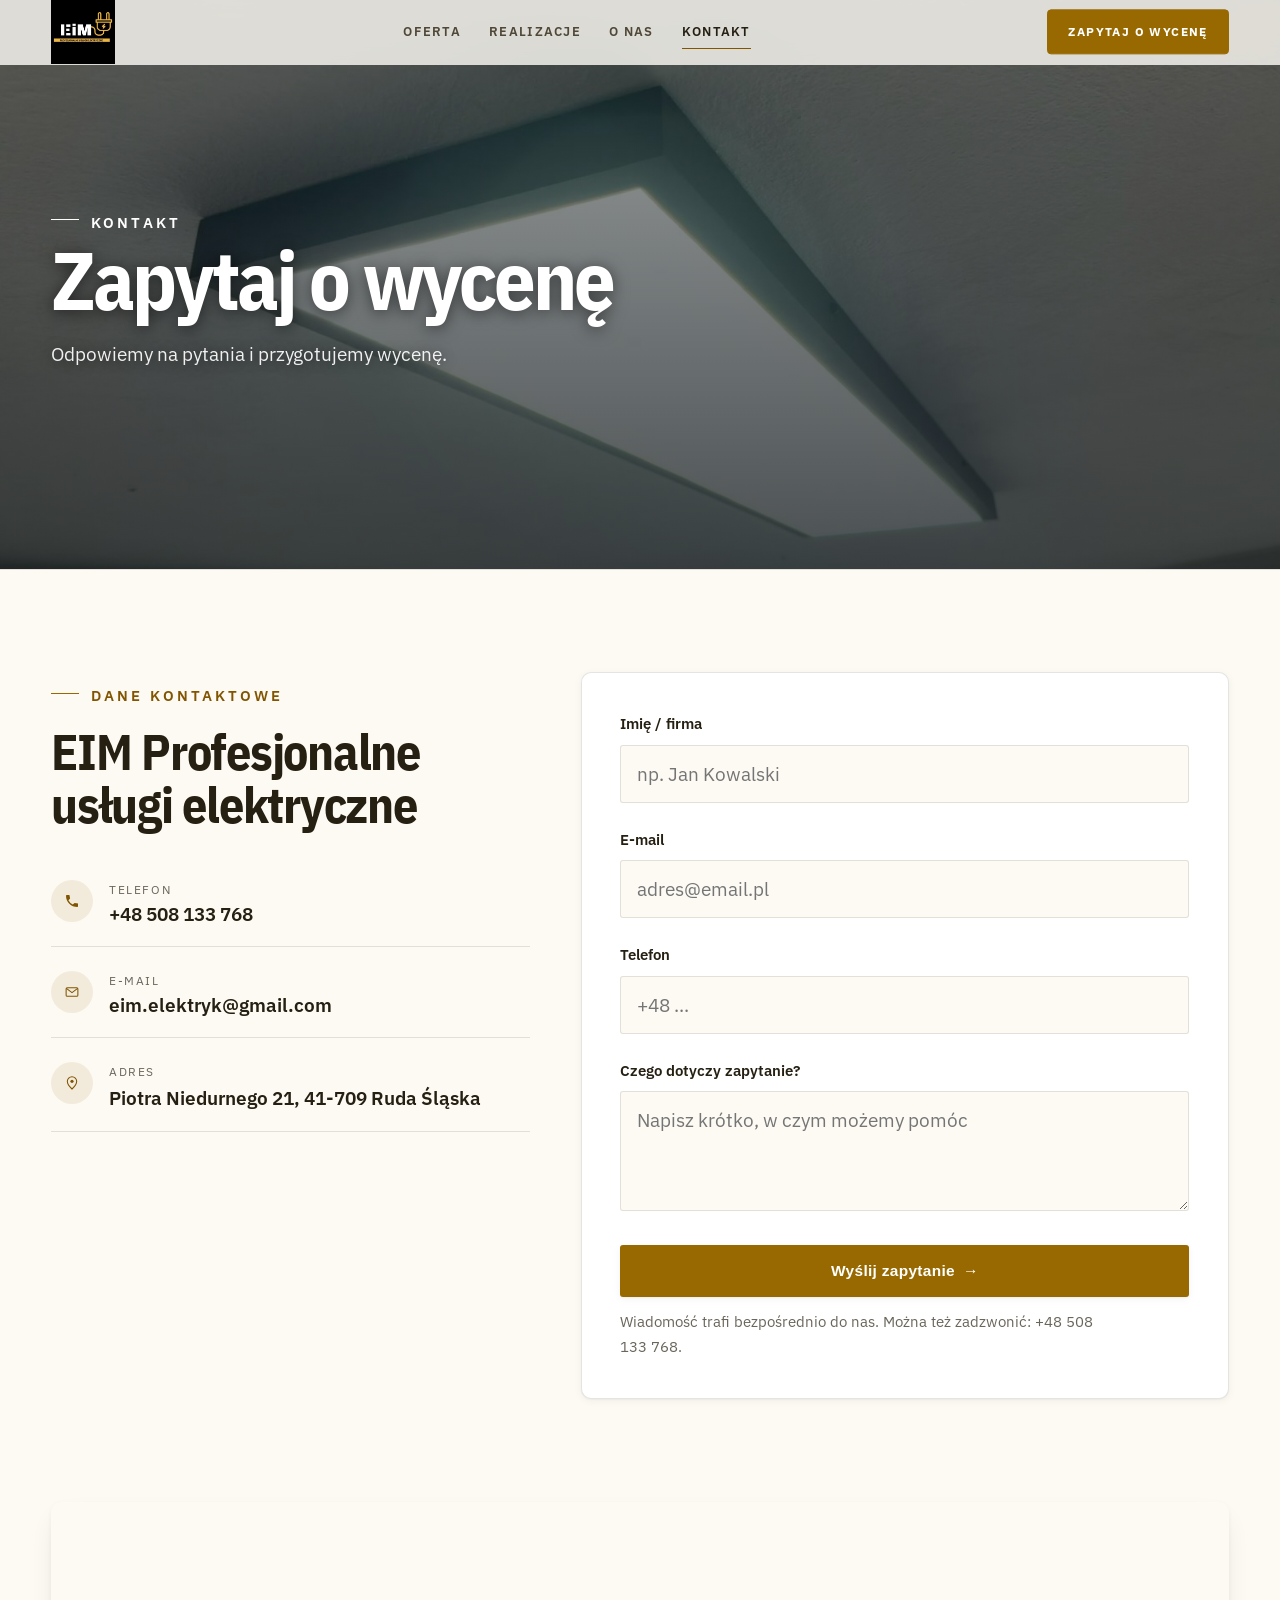
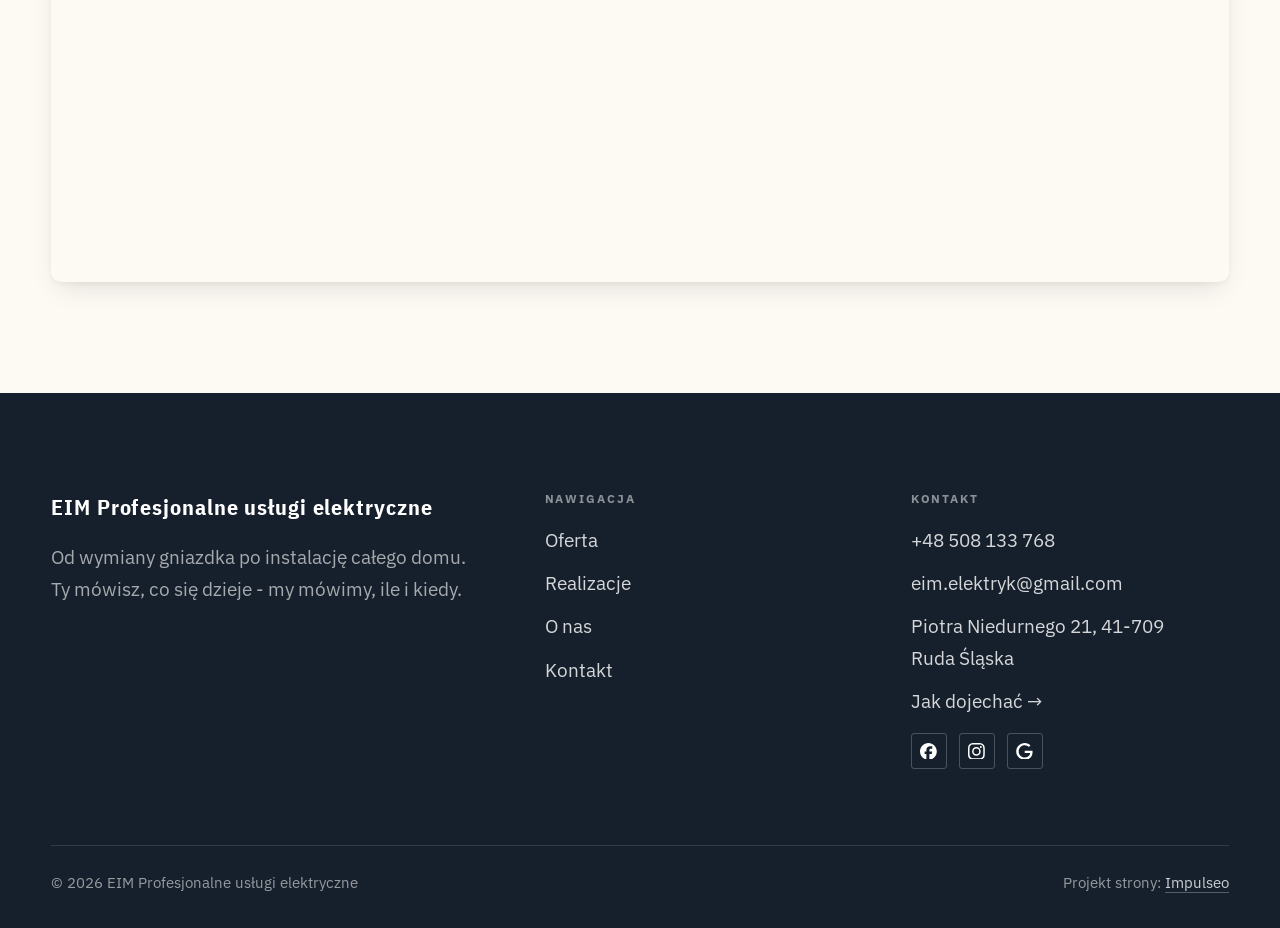
==== commit c539b7cf: "[claude-edit][cmt:2f3d5163-51ea-441d-ad49-0f415fefceeb] Nowy szablon: układ „dom” zamiast „fachowcy”" ====
--- a/kontakt.html
+++ b/kontakt.html
@@ -5,22 +5,22 @@
 <meta name="viewport" content="width=device-width, initial-scale=1.0">
 <title>Kontakt - EIM Profesjonalne usługi elektryczne</title>
 <meta name="description" content="Kontakt EIM Profesjonalne usługi elektryczne - Piotra Niedurnego 21, 41-709 Ruda Śląska">
-<link rel="canonical" href="https://kris20032.github.io/eim-profesjonalne-uslugi-elektryczne/kontakt.html">
+<link rel="canonical" href="https://impulseo-pl.github.io/eim-profesjonalne-uslugi-elektryczne/kontakt.html">
 <meta name="robots" content="noindex, nofollow">
 <meta property="og:type" content="website">
 <meta property="og:locale" content="pl_PL">
 <meta property="og:site_name" content="EIM Profesjonalne usługi elektryczne">
 <meta property="og:title" content="Kontakt - EIM Profesjonalne usługi elektryczne">
 <meta property="og:description" content="Kontakt EIM Profesjonalne usługi elektryczne - Piotra Niedurnego 21, 41-709 Ruda Śląska">
-<meta property="og:url" content="https://kris20032.github.io/eim-profesjonalne-uslugi-elektryczne/kontakt.html">
-<meta property="og:image" content="https://kris20032.github.io/eim-profesjonalne-uslugi-elektryczne/img/og.jpg">
+<meta property="og:url" content="https://impulseo-pl.github.io/eim-profesjonalne-uslugi-elektryczne/kontakt.html">
+<meta property="og:image" content="https://impulseo-pl.github.io/eim-profesjonalne-uslugi-elektryczne/img/og.jpg">
 <meta property="og:image:width" content="1200">
 <meta property="og:image:height" content="630">
 <meta name="twitter:card" content="summary_large_image">
 <link rel="preconnect" href="https://fonts.googleapis.com">
 <link rel="preconnect" href="https://fonts.gstatic.com" crossorigin>
-<link href="https://fonts.googleapis.com/css2?family=Sora:wght@600;700;800&family=Manrope:wght@400;500;600&display=swap" rel="stylesheet">
-<link rel="stylesheet" href="assets/styles.css?v=2641f12d">
+<link href="https://fonts.googleapis.com/css2?family=IBM+Plex+Sans+Condensed:wght@500;600;700&family=IBM+Plex+Sans:wght@400;500;600&display=swap" rel="stylesheet">
+<link rel="stylesheet" href="assets/styles.css?v=4aac10fe">
 </head>
 <body>
 
@@ -32,7 +32,7 @@
       <a href="realizacje.html">Realizacje</a>
       <a href="o-nas.html">O nas</a>
       <a href="kontakt.html" class="active" aria-current="page">Kontakt</a>
-      <a href="tel:+48508133768" class="btn btn-accent">Zadzwoń +48 508 133 768</a>
+      <a href="kontakt.html" class="btn btn-accent">Zapytaj o wycenę</a>
     </nav>
     <button class="nav-toggle" aria-label="Menu"><span></span><span></span><span></span></button>
   </div>
@@ -40,7 +40,7 @@
 
 <main>
 <section class="pagehead">
-  <img src="img/g2.jpg" alt="EIM Profesjonalne usługi elektryczne - Zapytaj o wycenę" width="1600" height="1197" decoding="async">
+  <img src="img/g7.jpg" alt="EIM Profesjonalne usługi elektryczne - Zapytaj o wycenę" width="1534" height="1124" decoding="async">
   <div class="wrap">
     <span class="eyebrow">Kontakt</span>
     <h1>Zapytaj o wycenę</h1>
@@ -113,7 +113,7 @@
     </div>
   </div>
 </footer>
-<div class="sticky-call"><a class="sc-call" href="tel:+48508133768"><svg class="ico-tel" width="16" height="16" viewBox="0 0 24 24" fill="none" aria-hidden="true"><path d="M6.6 10.8a15.5 15.5 0 0 0 6.6 6.6l2.2-2.2a1 1 0 0 1 1-.24 11.4 11.4 0 0 0 3.6.58 1 1 0 0 1 1 1V20a1 1 0 0 1-1 1A17 17 0 0 1 3 4a1 1 0 0 1 1-1h3.5a1 1 0 0 1 1 1c0 1.25.2 2.46.58 3.6a1 1 0 0 1-.25 1l-2.23 2.2Z" fill="currentColor"/></svg> Zadzwoń</a><a class="sc-quote" href="kontakt.html">Zadzwoń po wycenę</a></div>
+<div class="sticky-reserve"><a class="sr-book" href="kontakt.html">Zapytaj o wycenę</a><a class="sr-call" href="tel:+48508133768" aria-label="Zadzwoń"><svg class="ico-tel" width="16" height="16" viewBox="0 0 24 24" fill="none" aria-hidden="true"><path d="M6.6 10.8a15.5 15.5 0 0 0 6.6 6.6l2.2-2.2a1 1 0 0 1 1-.24 11.4 11.4 0 0 0 3.6.58 1 1 0 0 1 1 1V20a1 1 0 0 1-1 1A17 17 0 0 1 3 4a1 1 0 0 1 1-1h3.5a1 1 0 0 1 1 1c0 1.25.2 2.46.58 3.6a1 1 0 0 1-.25 1l-2.23 2.2Z" fill="currentColor"/></svg></a></div>
 <div class="demo-wazne" data-do="2026-10-19" data-cykl="3" hidden><svg class="dw-ico" width="13" height="13" viewBox="0 0 24 24" fill="none" aria-hidden="true"><circle cx="12" cy="12" r="8.6" stroke="currentColor" stroke-width="1.8"/><path d="M12 7.2V12l3.3 2" stroke="currentColor" stroke-width="1.8" stroke-linecap="round"/></svg><span class="dw-txt"></span></div>
 
 <script src="assets/main.js"></script>
--- a/assets/styles.css
+++ b/assets/styles.css
@@ -6,17 +6,17 @@
 
 :root{
   /* PALETA — jasna, architektoniczna, chłodna */
-  --paper:#f5f7fa;          /* główne tło */
-  --paper-2:#e7edf3;        /* sekcje alternatywne (chłodny jasny szary) */
-  --paper-3:#e7edf3;        /* delikatne wypełnienia */
-  --ink:#142231;            /* tekst główny — chłodny grafit */
-  --ink-soft:#2c3e52;       /* nagłówki drugorzędne */
-  --muted:#697785;          /* tekst poboczny */
-  --line:rgba(20,34,49,.12);/* hairline */
-  --accent:#e8a00c;         /* stonowany petrol-slate — jedyny akcent */
-  --accent-d:#c47f06;
-  --accent-soft:rgba(232,160,12,.10);
-  --dark:#142231;           /* sekcje ciemne (stopka/CTA) */
+  --paper:#F4F7FA;          /* główne tło */
+  --paper-2:#E7EDF3;        /* sekcje alternatywne (chłodny jasny szary) */
+  --paper-3:#E7EDF3;        /* delikatne wypełnienia */
+  --ink:#16202C;            /* tekst główny — chłodny grafit */
+  --ink-soft:#3A4654;       /* nagłówki drugorzędne */
+  --muted:#5C6672;          /* tekst poboczny */
+  --line:rgba(22,32,44,.12);/* hairline */
+  --accent:#235E96;         /* stonowany petrol-slate — jedyny akcent */
+  --accent-d:#1A4A78;
+  --accent-soft:rgba(35,94,150,.10);
+  --dark:#16202C;           /* sekcje ciemne (stopka/CTA) */
 
   /* HOVER ZDJĘĆ — JEDEN standard dla całego silnika (decyzja K. 04.08.2026, artefakt z wariantami).
      AKTUALNE (K.+Szymon 09.08.2026, wybór z artefaktu 6 wariantów): zoom 1.05 przy 1.4s -
@@ -55,8 +55,8 @@
 
   --hairline:1px solid var(--line);
 
-  --font-display:'Sora','Manrope',sans-serif;
-  --font-body:'Manrope',sans-serif;
+  --font-display:'IBM Plex Sans Condensed','IBM Plex Sans',sans-serif;
+  --font-body:'IBM Plex Sans',sans-serif;
 }
 
 *{box-sizing:border-box;margin:0;padding:0}
@@ -686,253 +686,160 @@
   .g-badge .gb-ico{width:16px;height:16px}
 }
 
-/* === rodzina: fachowcy === */
+/* === rodzina: dom === */
 /* ============================================================
-   RODZINA: FACHOWCY (hydraulik/elektryk/remont/brukarstwo/ogrodzenia)
-   Doklejane NA WIERZCH base.css. Dziedziczy paletę/fonty skórki (trade/elektryk).
-   Filozofia: telefon-bohater + zaufanie + „bezpłatna wycena". Spokój, nie krzyk.
-   (count-up i podwójny iframe mapy świadomie pominięte - krytyka blueprintu.)
+   RODZINA: DOM (okna / drzwi / bramy / zadaszenia / stolarka otworowa)
+   Doklejane NA WIERZCH base.css. Skin okna (IBM Plex Sans Condensed + IBM Plex Sans + stalowy blekit).
+   Filozofia: PRODUKT TECHNICZNY z mierzalnymi parametrami, prezentowany jak KATALOG SYSTEMÓW producenta.
+   Inaczej niz fachowiec (usluga) i rzemieslnik (narracja): tu sprzedaje doradczo "Zapytaj o wycene / Umow pomiar".
+   SYGNATURA rodziny = wąska groteska (Plex Condensed) + SIATKA PARAMETRÓW jako grafika. Anty-AI: hairline, zero rozmytych cieni.
+   TWARDA BRAMKA: parametry (Uw/dB/komory), gwarancje, certyfikaty, partnerzy renderuja sie TYLKO z realnego reconu (brief). Zero zmyslania.
    ============================================================ */
 
-/* --- PROCES - oś „jak pracujemy" (podpis rodziny, czego nie ma w meblach) --- */
-.proces{background:var(--paper-2)}
-.proces-line{list-style:none;display:grid;grid-template-columns:repeat(4,1fr);gap:var(--space-5);position:relative;margin:0;padding:0}
-.proces-line li{position:relative;padding-top:var(--space-7)}
-.proces-line li::before{content:"";position:absolute;top:14px;left:0;right:0;height:1px;background:var(--line)}
-.proces-line li:last-child::before{right:50%}
-.proces-line li:first-child::before{left:50%}
-.proces-line li::after{content:"";position:absolute;top:9px;left:calc(50% - 6px);width:11px;height:11px;border-radius:50%;background:var(--accent);box-shadow:0 0 0 4px var(--paper-2)}
-.proces-line .pno{font-family:var(--font-display);font-weight:800;font-size:1.5rem;color:var(--accent);letter-spacing:-.02em;display:block;margin-bottom:var(--space-3);text-align:center}
-.proces-line h3{font-size:1.1rem;margin-bottom:var(--space-2);text-align:center}
-.proces-line p{color:var(--muted);font-size:var(--text-sm);line-height:1.5;text-align:center;max-width:26ch;margin-inline:auto}
+/* --- Naglówki "inżynierskie": eyebrow wersaliki z szerokim trackingiem, h2 ciasny tracking --- */
+.eyebrow{letter-spacing:.2em;text-transform:uppercase;font-weight:600}
+.head h2,.hero-copy h1{letter-spacing:-.01em}
+
+/* --- KATALOG SYSTEMÓW: karty produktów (zamiast 3 bram-zdjec) --- */
+.dom-products .head{max-width:60rem}
+.dom-grid{display:grid;grid-template-columns:repeat(3,1fr);gap:var(--space-6)}
+@media(max-width:900px){.dom-grid{grid-template-columns:repeat(2,1fr)}}
+@media(max-width:600px){.dom-grid{grid-template-columns:1fr}}
+
+.dom-card{display:flex;flex-direction:column;background:var(--paper);border:1px solid var(--line);
+  border-radius:2px;box-shadow:none;overflow:hidden;transition:border-color .3s var(--ease)}
+.dom-card:hover{border-color:var(--accent)}
+.dom-card__img{margin:0;aspect-ratio:3/2;overflow:hidden;background:var(--paper-2)}
+.dom-card__img img{width:100%;height:100%;object-fit:cover;
+  transition:transform var(--img-dur) var(--ease),filter var(--img-dur) var(--ease)}
+@media(hover:hover){   /* standard 04.08.2026: delikatny zoom + rozjasnienie */
+  .dom-card__img img{filter:var(--img-rest)}
+  .dom-card:hover .dom-card__img img{transform:scale(var(--img-zoom));filter:var(--img-hot)}
+}
+.dom-card__body{display:flex;flex-direction:column;gap:var(--space-3);padding:var(--space-5)}
+.dom-card__name{font-family:var(--font-display);font-weight:600;font-size:1.3rem;line-height:1.1;letter-spacing:-.01em}
+.dom-card__tag{color:var(--muted);font-size:var(--text-sm);line-height:1.6;margin:0}
+.dom-card__link{margin-top:auto;align-self:flex-start;font-weight:600;font-size:var(--text-sm);
+  color:var(--accent);letter-spacing:.01em}
+.dom-card__link .arr{transition:transform .25s var(--ease);display:inline-block}
+.dom-card:hover .dom-card__link .arr{transform:translateX(4px)}
+
+/* --- SIATKA PARAMETRÓW (liczby jako grafika) - renderowana TYLKO z realnych danych --- */
+.dom-spec{list-style:none;margin:var(--space-2) 0 0;padding:0;display:grid;grid-template-columns:repeat(2,1fr);
+  gap:1px;background:var(--line);border:1px solid var(--line);border-radius:2px;overflow:hidden}
+.dom-spec li{background:var(--paper);padding:.6rem .75rem;display:flex;flex-direction:column;gap:.15rem}
+.dom-spec b{font-weight:600;font-size:.66rem;letter-spacing:.08em;text-transform:uppercase;color:var(--muted)}
+.dom-spec span{font-family:var(--font-display);font-weight:600;font-size:1.05rem;line-height:1.1;color:var(--ink)}
+
+/* --- PASEK PARTNERÓW / CERTYFIKATÓW / GWARANCJI (tylko realne z reconu) --- */
+.dom-certs{background:var(--paper-2);border-top:1px solid var(--line);border-bottom:1px solid var(--line)}
+.dom-certs .head{margin-bottom:var(--space-5)}
+.dom-certs__row{list-style:none;margin:0;padding:0;display:flex;flex-wrap:wrap;justify-content:center;
+  gap:var(--space-4)}
+.dom-certs .cert{border:1px solid var(--line);background:var(--paper);border-radius:2px;
+  padding:.55rem 1.1rem;font-weight:600;font-size:var(--text-sm);letter-spacing:.01em;color:var(--ink-soft)}
+
+/* --- PROCES (Pomiar -> Wycena -> Produkcja -> Montaz -> Gwarancja): kropki stalowe --- */
+.proces.dom{background:var(--paper-2)}
+.proces.dom .pno{color:var(--accent)}
+.proces.dom .proces-line li::after{background:var(--accent);box-shadow:0 0 0 4px var(--paper-2)}
+
+/* --- Kafle/gateway/galeria: ostre rogi (architektoniczny sznyt), hairline zamiast cienia --- */
+.gateway,.tile,.split-art{border-radius:2px}
+.tile{box-shadow:none;border:1px solid var(--line)}
+.gateway .g-ttl{letter-spacing:.01em}
+
+/* --- STICKY "Zapytaj o wycenę" (mobile) --- */
+.sticky-reserve{display:none}
 @media(max-width:820px){
-  .proces-line{grid-template-columns:1fr;gap:0}
-  .proces-line li{padding:var(--space-5) 0 var(--space-5) var(--space-7)}
-  .proces-line li::before{left:5px;right:auto;top:0;bottom:0;width:1px;height:auto}
-  .proces-line li:first-child::before,.proces-line li:last-child::before{left:5px;right:auto}
-  .proces-line li::after{top:var(--space-6);left:0}
-  .proces-line .pno,.proces-line h3,.proces-line p{text-align:left;margin-inline:0}
-}
-
-/* --- OBSZAR DZIAŁANIA - lokalność (chipy z REALNEGO miasta, bez drugiego iframe) --- */
-.obszar .head{text-align:center;margin-inline:auto}
-.obszar .head .eyebrow{justify-content:center}
-.obszar-list{list-style:none;display:flex;flex-wrap:wrap;justify-content:center;gap:var(--space-3);margin:0;padding:0;max-width:60rem;margin-inline:auto}
-.obszar-list li{border:1px solid var(--line);border-radius:999px;padding:var(--space-2) var(--space-5);
-  font-size:var(--text-sm);font-weight:600;color:var(--ink-soft);transition:border-color .24s var(--ease),color .24s var(--ease)}
-.obszar-list li:hover{border-color:var(--accent);color:var(--accent)}
-.obszar-list li.is-home{background:var(--accent);border-color:var(--accent);color:#fff}
-
-/* --- STICKY-CALL - dolny pasek mobile (najważniejszy konwerter tej rodziny) --- */
-.sticky-call{display:none}
-@media(max-width:820px){
-  .sticky-call{display:grid;grid-template-columns:1fr 1fr;gap:1px;position:fixed;left:0;right:0;bottom:0;z-index:90;
+  .sticky-reserve{display:flex;position:fixed;left:0;right:0;bottom:0;z-index:90;
     background:var(--line);box-shadow:0 -6px 20px -10px rgba(0,0,0,.4);padding-bottom:env(safe-area-inset-bottom,0px);transition:transform .25s ease,opacity .25s ease}
-  .sticky-call.schowany{transform:translateY(110%);opacity:0;pointer-events:none}
-  .sticky-call a{padding:15px 8px;text-align:center;font-weight:700;font-size:.95rem;letter-spacing:.01em}
-  .sc-call{background:var(--accent);color:#fff}
-  .sc-quote{background:var(--paper);color:var(--ink)}
+  .sticky-reserve.schowany{transform:translateY(110%);opacity:0;pointer-events:none}
+  .sticky-reserve a{padding:15px 8px;text-align:center;font-weight:600;font-size:.95rem;letter-spacing:.01em}
+  .sr-book{flex:1;background:var(--accent);color:#fff}
+  .sr-call{width:60px;background:var(--paper);color:var(--ink);font-size:1.15rem;border-left:1px solid var(--line)}
   body{padding-bottom:calc(64px + env(safe-area-inset-bottom,0px))}
 }
 
-/* --- Blok „Awaria? Dzwoń” (opcjonalny, hydraulik/elektryk) --- */
-.awaria{background:var(--dark);color:#fff}
-.awaria .wrap{display:flex;flex-wrap:wrap;align-items:center;justify-content:space-between;gap:var(--space-5);padding-block:var(--space-7)}
-.awaria h3{color:#fff;font-size:clamp(1.3rem,1rem + 1.2vw,1.8rem)}
-.awaria p{color:rgba(255,255,255,.72);margin-top:var(--space-2)}
-.awaria .btn-accent{white-space:nowrap}
-
-/* === CERTYFIKATY / CZYM PRACUJEMY (gated: renderuje sie tylko gdy brief poda certy/marki/gwarancja) - mocny lever dla dekarzy === */
-.auto-marki .marki-list{display:flex;flex-wrap:wrap;justify-content:center;gap:clamp(.8rem,2.5vw,1.6rem);list-style:none;margin:var(--space-7) 0 0;padding:0}
-.auto-marki .marki-list li{font-family:var(--font-display);text-transform:uppercase;letter-spacing:.12em;font-weight:600;
-  font-size:clamp(.82rem,1.5vw,1rem);color:var(--ink-soft);padding:.5rem 1rem;border:1px solid var(--line);border-radius:var(--r-sm)}
-.marki-gwar{text-align:center;color:var(--muted);font-size:var(--text-sm);margin-top:var(--space-6)}
-
 /* ============================================================
-   FAZA 3 - OSOBNY UKŁAD FACHOWCY (research wf_e4ed63db + krytyka z policzonym WCAG). Doklejane na wierzch.
-   Tożsamość: ZAUFANIE + DUŻY TELEFON + DOWÓD. Dwublok hero (zdjęcie | lity panel), bezpośrednio, solidnie.
+   FAZA 3 - OSOBNY UKŁAD DOM (research wf_5715bbdd + krytyka). Wszystko poniżej doklejane na wierzch.
+   Tożsamość: JASNY "showroom/katalog" - przeciwna polaryzacja do AUTO (ciemne kino). Sygnatura ZAWSZE-ON = panel-karta + datasheet.
    ============================================================ */
 
-/* --- P0 KONTRAST: bursztyn jako TEKST na jasnym = 2.0 FAIL (policzone). Naprawy (bursztyn->ciemny tekst / ink). --- */
-.btn-accent{color:#14171c}                                  /* bursztyn + ciemny tekst = 8.28 PASS */
-.sticky-call .sc-call{color:#14171c}                        /* sticky bursztyn + ciemny tekst */
-.obszar-list li.is-home{background:var(--ink);border-color:var(--ink);color:#fff}  /* było bursztyn+biel 2.17 -> ink+biel 16.29 */
-.proces-line .pno{color:var(--ink-soft)}                    /* numery procesu: było bursztyn 2.0 -> ink-soft (czytelne); kropka osi zostaje bursztyn (grafika) */
-
-/* --- Ikona telefonu (uzywana w hero hf-phone-num; nav styluje silnik NAV NOBU) --- */
-.ico-tel{vertical-align:-2px;margin-right:.3em}
-
-/* === HERO FACHOWCY — WARIANT A „PEŁNY EKRAN" (wybór K. 27.07.2026; zastąpił dwublok 46%/54%).
-   Powód zmiany: stary dwublok nie dobijał do końca ekranu (zostawał pusty pas nad promise-bar),
-   zdjęcie było ucięte w wąski pasek, a dowód (ocena/gwarancja) siedział dopiero niżej w trust-bar.
-   Teraz: zdjęcie na pełny ekran + gradient od lewej (tekst czytelny NIE przez wycięty panel,
-   tylko przez policzony overlay), gigant-telefon, dowód w pierwszym ekranie.
-   Zdjęcie zostaje PIERWSZYM dzieckiem sekcji (blur-guard + mobilny fallback). STATYCZNE, bez Ken Burns.
-   Poprzednia wersja: fachowcy.css.bak-20260727-201952-przed-heroA === */
-.hero-fach{position:relative;isolation:isolate;display:flex;align-items:center;
-  min-height:clamp(560px,92vh,900px);min-height:clamp(560px,92svh,900px)}
-.hf-photo{position:absolute;inset:0;width:100%;height:100%;object-fit:cover;display:block;
-  background:var(--dark);z-index:-2}                          /* EAGER, bez animacji (zero janku) */
-/* Gradient trzyma ciemno DO ~62% szerokości, bo dotąd sięga najdłuższa linia tekstu (.hf-inner 46rem).
-   Wcześniejsza wersja jaśniała już od 34% i końcówki linii lądowały na jasnym tle. */
-/* 08.08.2026 (lekcja 2026-08-08-010, K.: „czemu hero jest takie ciemne?"): zasłona rozjaśniona.
-   Poprzednio 0.95→0.26 przykrywało CAŁY kadr i zdjęcie było ledwo widoczne — a lekcja 2026-08-06-004
-   mówi wprost: „nigdy pełne przyciemnienie zdjęcia, zabija kadr". Teraz ciemno tylko POD TEKSTEM
-   (lewa część, gdzie stoi .hf-inner), prawa strona prawie odsłonięta. Czytelność napisów dokłada
-   text-shadow niżej — cień zamiast koca na całym zdjęciu. */
-.hero-fach::after{content:"";position:absolute;inset:0;z-index:-1;
-  background:linear-gradient(102deg,rgba(14,17,21,.86) 0%,rgba(14,17,21,.78) 30%,rgba(14,17,21,.52) 55%,rgba(14,17,21,.2) 78%,rgba(14,17,21,.06) 100%)}
-/* Cień pod napisami hero — pozwala trzymać zasłonę lekką, a tekst nadal czytelny na jaśniejszym kadrze. */
-.hf-kicker,.hf-title,.hf-lead,.hf-phone,.hf-trust{text-shadow:0 1px 2px rgba(0,0,0,.55),0 2px 12px rgba(0,0,0,.35)}
-.hf-panel{width:min(92%,1180px);margin-inline:auto;color:#fff;   /* ta sama miara co .wrap w base.css */
-  padding:clamp(6.5rem,13vh,9rem) 0 clamp(2.6rem,6vh,3.6rem)}
-.hf-inner{max-width:46rem}
-/* Akcent SKÓRKI rozjaśniony do czytelności na ciemnym tle. NIE hardkodować bursztynu:
-   każda skórka ma swój akcent (elektryk=niebieski, dach=czerwony...), a stały kolor rozjeżdżał
-   się z przyciskami. Pierwsza deklaracja = fallback dla przeglądarek bez color-mix.
-   Dwa poziomy, bo WCAG stawia różne progi: --accent-lit dla MAŁEGO tekstu (kicker, próg 4.5:1;
-   62% daje 7.5 na tle hero), --accent-strong dla DUŻEGO (akcent w H1, próg 3:1; 74% daje 6.1
-   i jest wyraźnie widoczny - przy 62% ginął i wyglądał po prostu na biały). Policzone, nie na oko. */
-.hero-fach{--accent-lit:rgba(255,255,255,.92);--accent-strong:rgba(255,255,255,.96)}
-@supports (color:color-mix(in srgb,red,#fff)){
-  .hero-fach{--accent-lit:color-mix(in srgb,var(--accent) 62%,#fff);
-             --accent-strong:color-mix(in srgb,var(--accent) 74%,#fff)}
-}
-.hf-kicker{font-family:var(--font-display);font-weight:700;text-transform:uppercase;letter-spacing:.2em;
-  font-size:clamp(.74rem,1.4vw,.88rem);color:var(--accent-lit);display:flex;align-items:center;gap:.8rem}
-.hf-kicker::before{content:"";width:34px;height:2px;background:var(--accent-lit);flex:none}
-.hf-title{color:#fff;font-family:var(--font-display);font-weight:800;line-height:1.02;letter-spacing:-.022em;
-  font-size:clamp(2.3rem,1.6rem + 3.2vw,4.3rem);margin:var(--space-4) 0 var(--space-4);text-wrap:balance}
-.hf-title em{font-style:normal;color:var(--accent-strong)}        /* druga część H1 = akcent skórki, rozjaśniony */
-.hf-lead{color:rgba(255,255,255,.86);font-size:clamp(1rem,.96rem + .3vw,1.18rem);line-height:1.6;max-width:38rem}
-.hf-phone{display:inline-flex;flex-direction:column;gap:.2rem;margin:var(--space-6) 0 var(--space-5);width:fit-content}
-.hf-phone-lab{font-size:.74rem;text-transform:uppercase;letter-spacing:.18em;color:rgba(255,255,255,.62);font-weight:600}
-.hf-phone-num{font-family:var(--font-display);font-weight:800;color:#fff;font-variant-numeric:tabular-nums;white-space:nowrap;
-  font-size:clamp(2rem,1.5rem + 2.4vw,3.05rem);line-height:1;display:inline-flex;align-items:center}
-.hf-phone-num .ico-tel{width:.7em;height:.7em;color:var(--accent);margin-right:.35em}   /* ikona bursztyn, cyfry białe */
-.hf-phone:hover .hf-phone-num{color:var(--accent-lit)}
-.hf-actions{display:flex;flex-wrap:wrap;gap:var(--space-3)}
-.hf-ghost{color:#fff;border-color:rgba(255,255,255,.5)}
-.hf-trust{margin-top:var(--space-6);padding-top:var(--space-4);border-top:1px solid rgba(255,255,255,.18);
-  color:rgba(255,255,255,.9);font-weight:600;font-size:var(--text-sm);letter-spacing:.01em;max-width:38rem}
-@media(max-width:820px){
-  .hero-fach{min-height:clamp(520px,88svh,760px)}
-  /* 08.08.2026: na telefonie było .72→.95, czyli zdjęcia praktycznie nie było widać. Teraz góra kadru
-     zostaje odsłonięta, ciemnieje dopiero pod tekstem (tekst na telefonie stoi na dole). */
-  .hero-fach::after{background:linear-gradient(178deg,rgba(14,17,21,.28) 0%,rgba(14,17,21,.6) 55%,rgba(14,17,21,.86) 100%)}
-  .hf-panel{padding-top:clamp(5.5rem,16vh,7rem)}
-  .hf-lead{font-size:1rem}
-}
-@media(prefers-reduced-motion:reduce){.hero-fach *{animation:none!important}}
-
-/* === PROMISE BAR: zawsze-obecna sygnatura usługowa (anty recon-collapse) === */
-.fach-promise{background:var(--paper-2);border-bottom:var(--hairline);padding-block:0}
-.fach-promise .wrap{padding-block:var(--space-4)}
-.fp-row{list-style:none;margin:0;padding:0;display:flex;flex-wrap:wrap;justify-content:center;align-items:center;gap:clamp(.6rem,2.4vw,2rem)}
-.fp-row li{font-family:var(--font-display);font-weight:700;text-transform:uppercase;letter-spacing:.08em;
-  font-size:clamp(.72rem,1.3vw,.85rem);color:var(--ink-soft);display:flex;align-items:center}
-.fp-row li:not(:last-child)::after{content:"";width:6px;height:6px;border-radius:50%;background:var(--accent);margin-left:clamp(.6rem,2.4vw,2rem)}
-
-/* === TRUST BAR (gated): jasne pasmo, cyfry INK (NIE bursztyn=2.0 FAIL), bursztyn jako kreska pod liczbą === */
-.trust-bar{background:var(--paper);border-bottom:var(--hairline)}
-.trust-bar .wrap{display:flex;flex-wrap:wrap;align-items:center;justify-content:center;gap:clamp(1rem,3vw,2.6rem);padding-block:var(--space-7)}
-.tb-stats{display:flex;flex-wrap:wrap;gap:clamp(1rem,3vw,2.6rem)}
-.tb-stat{display:flex;flex-direction:column;align-items:center;text-align:center;padding-bottom:var(--space-2);border-bottom:3px solid var(--accent)}
-.tb-num{font-family:var(--font-display);font-weight:800;font-size:clamp(2rem,3vw,2.8rem);line-height:1;color:var(--ink);font-variant-numeric:tabular-nums}
-.tb-lab{font-size:.74rem;text-transform:uppercase;letter-spacing:.08em;color:var(--muted);margin-top:.3rem}
-.tb-google{font-weight:700;color:var(--ink);font-size:var(--text-base);background:var(--paper-2);border:var(--hairline);border-radius:999px;padding:.5rem 1.1rem;font-variant-numeric:tabular-nums}
-.tb-seal{font-family:var(--font-display);font-weight:700;text-transform:uppercase;letter-spacing:.06em;font-size:.85rem;
-  color:var(--ink);border:1px solid var(--accent);border-radius:var(--r-sm);padding:.5rem 1rem}
-
-/* === LISTA USŁUG (zamiast bram-nastrojowych): konkret "co + zakres + wycena" === */
-.fach-uslugi .fu-list{list-style:none;margin:var(--space-8) 0 0;padding:0;display:flex;flex-direction:column}
-.fu-row{display:grid;grid-template-columns:minmax(11rem,1fr) 2fr auto;gap:clamp(1rem,3vw,2.5rem);align-items:center;
-  padding-block:var(--space-5);border-top:1px solid var(--line)}
-.fu-row:last-child{border-bottom:1px solid var(--line)}
-.fu-name{font-family:var(--font-display);font-weight:700;font-size:1.15rem;color:var(--ink)}
-.fu-desc{color:var(--muted);font-size:var(--text-sm);line-height:1.55}
-.fu-cta{font-weight:700;font-size:var(--text-sm);color:var(--accent-text);white-space:nowrap}
-.fu-cta .arr{display:inline-block;transition:transform .1s ease-out}
-
-/* HOVER WIERSZA USŁUGI (K. 09.08: „żeby więcej się działo, ale nie do przesady").
-   Cały wiersz jest linkiem, więc reaguje CAŁY: ledwo widoczne rozjaśnienie tła, nazwa
-   przesuwa się o włos w stronę czytania, kreska akcentu wjeżdża z lewej, strzałka rusza.
-   Zero cieni i ramek - premium to spokojny ruch, nie podświetlony kafel. */
-/* reakcja NATYCHMIASTOWA (K. 09.08: „mniejsze opóźnienie") - kursor jest na wierszu,
-   więc podświetlenie ma nadążać za palcem; powolne tempo zostaje dla ZDJĘĆ, nie dla UI */
-/* Podświetlenie zapala się NATYCHMIAST (0s) i gaśnie łagodnie (.22s) - klasyczny chwyt
-   z dobrych interfejsów: reakcja ma wyprzedzać oko, a znikanie nie może mrugać.
-   Szybciej już się nie da - to jest zero. */
-.fu-row{position:relative;transition:background .22s ease-out}
-.fu-row::before{content:"";position:absolute;left:0;top:-1px;bottom:0;width:3px;
-  background:var(--accent);transform:scaleY(0);transform-origin:top;
-  transition:transform .09s ease-out}
-.fu-row .fu-name{transition:transform .1s ease-out,color .1s ease-out}
-@media(hover:hover){
-  .fu-row:hover{background:color-mix(in srgb,var(--accent) 11%,transparent);transition-duration:0s}
-  .fu-row:hover::before{transform:scaleY(1)}
-  .fu-row:hover .fu-name{transform:translateX(.42rem)}
-  .fu-row:hover .fu-cta{color:var(--accent-text)}
-  .fu-row:hover .fu-cta .arr{transform:translateX(.3rem)}
-}
-.fu-row:focus-within{background:color-mix(in srgb,var(--accent) 11%,transparent)}
-.fu-row:focus-within::before{transform:scaleY(1)}
-@media(max-width:760px){.fu-row{grid-template-columns:1fr;gap:var(--space-2)}.fu-cta{justify-self:start}}
-
-/* === OPINIE (gated): realne cytaty z reconu === */
+/* === HERO DOM: jasny architektoniczny full-bleed + PANEL-KARTA (sygnatura, kontrast grafit-na-bieli, nie liczy na zdjęcie) === */
+.hero-dom{position:relative;height:clamp(640px,86svh,900px);min-height:560px;display:flex;align-items:flex-end;overflow:hidden;isolation:isolate;background:var(--paper-2)}
+.hero-dom .hd-bg{position:absolute;inset:0;width:100%;height:100%;object-fit:cover;z-index:-2;will-change:transform}
+@keyframes hdKen{from{transform:scale(1.04)}to{transform:scale(1.10)}}
+@media(min-width:900px){.hero-dom .hd-bg{animation:hdKen 32s ease-out infinite alternate}}
+@media(prefers-reduced-motion:reduce){.hero-dom .hd-bg{animation:none}}
+.hero-dom .wrap{width:100%}
+.hd-panel{position:relative;z-index:2;max-width:min(560px,92vw);margin:0 0 clamp(2.4rem,6vh,4rem);
+  background:var(--paper);border:1px solid var(--line);border-radius:2px;
+  padding:clamp(1.5rem,3vw,2.3rem) clamp(1.5rem,3vw,2.5rem);
+  box-shadow:0 14px 44px -30px rgba(20,30,45,.45)}            /* whisper-shadow tylko dla oddzielenia od jasnego zdjęcia, nie popup */
+.hd-tick{display:block;width:46px;height:3px;background:var(--accent);margin-bottom:var(--space-4)}
+.hd-kicker{display:block;font-family:var(--font-display);font-weight:600;text-transform:uppercase;letter-spacing:.18em;font-size:.8rem;color:var(--accent)}
+.hd-claim{font-family:var(--font-display);font-weight:700;letter-spacing:-.01em;line-height:1.04;
+  font-size:clamp(1.9rem,3.4vw,3rem);color:var(--ink);margin:var(--space-3) 0 var(--space-4)}
+/* mini-spec: realne parametry (chipy z liczbami) */
+.hd-spec{list-style:none;margin:0 0 var(--space-5);padding:var(--space-4) 0 0;border-top:1px solid var(--line);display:flex;flex-wrap:wrap;gap:0}
+.hd-spec li{padding-right:1.1rem;margin-right:1.1rem;border-right:1px solid var(--line);display:flex;flex-direction:column;gap:.15rem}
+.hd-spec li:last-child{border-right:0;margin-right:0;padding-right:0}
+.hd-spec b{font-family:var(--font-display);font-weight:700;font-size:1.25rem;line-height:1;color:var(--ink);font-variant-numeric:tabular-nums}
+.hd-spec span{font-size:.7rem;text-transform:uppercase;letter-spacing:.08em;color:var(--muted)}
+/* fallback nie-zmyślony: tagi procesu */
+.hd-tags{list-style:none;margin:0 0 var(--space-5);padding:var(--space-4) 0 0;border-top:1px solid var(--line);display:flex;flex-wrap:wrap;gap:.5rem}
+.hd-tags li{font-family:var(--font-display);font-weight:600;text-transform:uppercase;letter-spacing:.07em;font-size:.7rem;
+  color:var(--ink-soft);border:1px solid var(--line);border-radius:2px;padding:.35rem .7rem}
+.hd-actions{display:flex;flex-wrap:wrap;gap:var(--space-3)}
+.hd-rating{margin:var(--space-4) 0 0;font-size:var(--text-sm);color:var(--muted);font-variant-numeric:tabular-nums}
+@media(max-width:640px){.hd-claim{font-size:clamp(1.7rem,7vw,2.2rem)}}
+@media(max-width:820px){.hd-panel{margin-bottom:84px}}   /* nad sticky-reserve (mobile) */
+
+/* === SPEC-BAND: rząd dużych kart liczba+jednostka+label (sygnatura datasheet, gated) === */
+.dom-statband{background:var(--paper);border-bottom:1px solid var(--line)}
+.dom-statband .wrap{padding-block:var(--space-8)}
+.dom-stats{display:grid;grid-template-columns:repeat(4,1fr);gap:1px;background:var(--line);border:1px solid var(--line);border-radius:2px;overflow:hidden}
+.dom-stat{background:var(--paper);padding:clamp(1.2rem,2.4vw,2rem);display:flex;flex-direction:column;gap:.45rem}
+.ds-num{font-family:var(--font-display);font-weight:700;font-size:clamp(1.8rem,3vw,2.6rem);line-height:1;color:var(--ink);font-variant-numeric:tabular-nums}
+.ds-unit{font-size:.5em;color:var(--muted);margin-left:.25em;font-weight:600;letter-spacing:.02em}
+.ds-lab{font-size:.74rem;text-transform:uppercase;letter-spacing:.08em;color:var(--muted)}
+@media(max-width:760px){.dom-stats{grid-template-columns:repeat(2,1fr)}}
+
+/* === KOLORY / WYKOŃCZENIA: próbka-kwadrat TYLKO z realnym hex, inaczej tag tekstowy === */
+.dom-color-grid{list-style:none;margin:var(--space-7) 0 0;padding:0;display:flex;flex-wrap:wrap;gap:var(--space-4)}
+.dom-color{display:flex;align-items:center;gap:.6rem;font-size:var(--text-sm);color:var(--ink-soft);font-weight:500}
+.dc-sw{width:34px;height:34px;border-radius:2px;border:1px solid var(--line);display:inline-block;flex:0 0 auto}
+.dom-color.is-text{border:1px solid var(--line);border-radius:2px;padding:.4rem .8rem;font-weight:600;
+  text-transform:uppercase;letter-spacing:.04em;font-size:.76rem;color:var(--ink-soft)}
+
+/* === PROCES DOM: WŁASNY datasheet-stepper (poziome wiersze + hairline + numerały tabular), NIE wspólny pionowy timeline === */
+.dom-proc{background:var(--paper-2)}
+.dom-proc-row{list-style:none;margin:var(--space-8) 0 0;padding:0;display:grid;grid-template-columns:repeat(5,1fr);gap:0;border-top:2px solid var(--ink)}
+.dom-proc-row li{padding:var(--space-5) var(--space-5) var(--space-5) 0;border-right:1px solid var(--line);position:relative}
+.dom-proc-row li:last-child{border-right:0}
+.dom-proc-row li::before{content:"";position:absolute;top:-2px;left:0;width:38%;height:2px;background:var(--accent)}
+.dp-no{font-family:var(--font-display);font-weight:700;font-size:1.1rem;color:var(--accent);font-variant-numeric:tabular-nums;letter-spacing:.06em}
+.dom-proc-row h3{font-family:var(--font-display);font-weight:600;font-size:1.05rem;letter-spacing:-.01em;margin:.5rem 0 .35rem}
+.dom-proc-row p{color:var(--muted);font-size:var(--text-sm);line-height:1.5;padding-right:var(--space-4)}
+@media(max-width:900px){.dom-proc-row{grid-template-columns:repeat(2,1fr)}.dom-proc-row li{border-right:0;border-bottom:1px solid var(--line)}}
+@media(max-width:520px){.dom-proc-row{grid-template-columns:1fr}}
+
+/* === cyfry jako grafika: tabular-nums w siatce parametrów per system === */
+.dom-spec span{font-variant-numeric:tabular-nums}
+
+/* === sticky-reserve: brass->stal, biały tekst OK (stal ciemniejsza) === */
+
+/* === OPINIE (gated): realne cytaty z reconu ===
+   Dodane 10.08.2026 - te 4 rodziny NIE miały tego bloku, przez co sekcja opinii
+   renderowala sie jako goly tekst z domyslnym wcieciem <blockquote> (zglosil K.). */
 .opinie-grid{display:grid;grid-template-columns:repeat(auto-fit,minmax(16rem,1fr));gap:var(--space-6);margin-top:var(--space-8)}
 .op-card{margin:0;background:var(--paper);border:1px solid var(--line);border-radius:var(--r-md);padding:var(--space-6);display:flex;flex-direction:column;gap:var(--space-3)}
 .op-star{color:var(--accent-d);letter-spacing:.1em;font-size:.95rem}
 .op-card blockquote{margin:0;color:var(--ink-soft);font-size:var(--text-base);line-height:1.6}
 .op-autor{font-family:var(--font-display);font-weight:700;color:var(--ink);font-size:.95rem}
 
-/* === SUWAK PRZED/PO (kopia z auto.css - CSS nie dziedziczy się między rodzinami; krytyka 5b) === */
-.auto-ba .ba-slider{position:relative;--ba-pos:50%;max-width:62rem;margin:var(--space-8) auto 0;aspect-ratio:16/9;
-  overflow:hidden;border-radius:var(--r-sm);border:1px solid var(--line);touch-action:none;user-select:none;cursor:ew-resize}
-.ba-slider img{position:absolute;inset:0;width:100%;height:100%;object-fit:cover;display:block}
-.ba-before-wrap{position:absolute;inset:0;clip-path:inset(0 calc(100% - var(--ba-pos)) 0 0)}
-.ba-lab{position:absolute;top:var(--space-4);z-index:3;font-family:var(--font-display);text-transform:uppercase;
-  letter-spacing:.1em;font-size:.7rem;color:#fff;background:rgba(10,12,15,.6);padding:.3rem .6rem;border-radius:2px}
-.ba-lab-l{left:var(--space-4)}
-.ba-lab-r{right:var(--space-4)}
-.ba-handle{position:absolute;top:0;bottom:0;left:var(--ba-pos);width:2px;background:var(--accent);transform:translateX(-1px);z-index:4;pointer-events:none}
-.ba-handle span{position:absolute;top:50%;left:50%;transform:translate(-50%,-50%);width:38px;height:38px;border-radius:50%;
-  background:var(--accent);box-shadow:0 2px 12px rgba(0,0,0,.4);display:flex;align-items:center;justify-content:center}
-.ba-handle span::before,.ba-handle span::after{content:"";position:absolute;width:0;height:0;border-block:5px solid transparent}
-.ba-handle span::before{left:9px;border-right:6px solid #14171c}
-.ba-handle span::after{right:9px;border-left:6px solid #14171c}
-.ba-podpis{text-align:center;color:var(--muted);font-size:var(--text-sm);margin-top:var(--space-5)}
-
-/* ============================================================
-   SEKCJA OBJAWÓW "Co się dzieje?" (audyt 09.08 TOP#31, klepnięta przez K.).
-   Kafle-objawy pod paskiem obietnic; GATED na pack["objawy"].
-   ZERO wypełnień kolorem - akcent tylko jako kreska i strzałka.
-   Dół 0: odstęp do pasa zdjęć robi padding kolejnej sekcji.
-   ============================================================ */
-.objawy{padding-block:clamp(48px,6vw,80px) 0}
-.objawy .obj-grid{display:grid;grid-template-columns:repeat(3,1fr);gap:var(--space-4)}
-.obj-tile{display:flex;flex-direction:column;gap:var(--space-4);
-  min-height:6.6rem;padding:var(--space-5);
-  background:#fff;border:1px solid var(--line);border-radius:var(--r-md);
-  color:var(--ink);text-decoration:none;
-  transition:border-color var(--dur) var(--ease),box-shadow var(--dur) var(--ease),transform var(--dur) var(--ease)}
-.obj-tile::before{content:"";width:22px;height:1px;background:var(--accent);flex:none;
-  transition:width var(--dur) var(--ease)}
-.ot-row{margin-top:auto;display:flex;align-items:flex-end;justify-content:space-between;gap:var(--space-4)}
-.ot-name{font-family:var(--font-display);font-weight:700;font-size:1.08rem;line-height:1.25;
-  letter-spacing:-.01em;text-wrap:balance}
-.ot-arr{flex:none;color:var(--accent-text);font-size:1.05rem;line-height:1.25;
-  transition:transform var(--dur) var(--ease)}
-.obj-tile:hover{border-color:var(--accent);box-shadow:var(--sh-sm);transform:translateY(-2px)}
-.obj-tile:hover::before{width:100%}   /* K. 09.08: kreska ma przejechać cały kafel, nie drgnąć */
-.obj-tile:hover .ot-arr{transform:translateX(4px)}
-.obj-tile:focus-visible{outline:2px solid var(--accent);outline-offset:3px}
-@media(max-width:900px){
-  .objawy .obj-grid{grid-template-columns:repeat(2,1fr)}
-  .obj-tile{min-height:6.4rem}
-}
-
-/* === NAV NOBU (silnik): fachowcy === */
+/* === NAV NOBU (silnik): dom === */
 .nav{position:fixed;left:0;right:0;backdrop-filter:none;border-bottom:1px solid transparent;z-index:100;transition:transform .35s var(--ease),background .35s ease,box-shadow .35s ease}
 .nav.nav-hidden{transform:translateY(-100%)}
 .nav.is-stuck{background:transparent;box-shadow:none;border-bottom-color:transparent}
@@ -943,31 +850,21 @@
 .nav .nav-links a{font-size:.8rem;font-weight:600;text-transform:uppercase;letter-spacing:.1em;padding-block:6px}
 .nav .nav-links a::after{height:1px}
 .nav .nav-links a.btn-accent{font-size:.73rem;font-weight:700;text-transform:uppercase;letter-spacing:.12em;padding:.5rem 1.1rem;border-radius:4px;box-shadow:none}
-.nav .nav-links a.btn-accent{background:var(--accent);border:1px solid var(--accent);color:#14171c}
-.nav .nav-links a.btn-accent:hover{background:var(--accent);border-color:var(--accent);color:#14171c;filter:brightness(1.07)}
-.nav{background:transparent}
-.nav::after{content:"";position:absolute;left:0;right:0;top:0;height:150px;z-index:-1;pointer-events:none;transition:opacity .35s ease;background:linear-gradient(180deg,rgba(8,6,4,.55) 0%,rgba(8,6,4,0) 100%)}
-.nav.nav-solid::after{opacity:0}
-.nav .brand .name{color:#f5f1ea}
-.nav .brand .sub{color:rgba(245,241,234,.82)}
-.nav .nav-links a:not(.btn-accent){color:rgba(245,241,234,.9)}
-.nav .nav-links a:not(.btn-accent):hover,.nav .nav-links a.active:not(.btn-accent){color:#fff}
-.nav .nav-links a:not(.btn-accent)::after{background:#fff}
-.nav .nav-toggle span{background:#f5f1ea}
-.nav.nav-solid{background:color-mix(in srgb,var(--paper) 94%,transparent);backdrop-filter:saturate(140%) blur(10px);border-bottom:var(--hairline)}
-.nav.nav-solid .brand .name{color:var(--ink)}
-.nav.nav-solid .brand .sub{color:var(--accent-d)}
-.nav.nav-solid .nav-links a:not(.btn-accent){color:var(--ink-soft)}
-.nav.nav-solid .nav-links a:not(.btn-accent):hover,.nav.nav-solid .nav-links a.active:not(.btn-accent){color:var(--ink)}
-.nav.nav-solid .nav-links a:not(.btn-accent)::after{background:var(--accent-d)}
-.nav.nav-solid .nav-toggle span{background:var(--ink)}
-.nav.nav-solid.nav-hidden{background:transparent;box-shadow:none;border-bottom-color:transparent}
+.nav .nav-links a.btn-accent{background:var(--accent-d);border:1px solid var(--accent-d);color:#fff}
+.nav .nav-links a.btn-accent:hover{background:var(--accent-d);border-color:var(--accent-d);color:#fff;filter:brightness(1.07)}
+.nav{background:color-mix(in srgb,var(--paper) 82%,transparent);backdrop-filter:saturate(140%) blur(10px)}
+.nav .brand .name{color:var(--ink)}
+.nav .brand .sub{color:var(--accent-d)}
+.nav .nav-links a:not(.btn-accent){color:var(--ink-soft)}
+.nav .nav-links a:not(.btn-accent):hover,.nav .nav-links a.active:not(.btn-accent){color:var(--ink)}
+.nav .nav-links a:not(.btn-accent)::after{background:var(--accent-d)}
+.nav .nav-toggle span{background:var(--ink)}
+.nav.nav-solid{background:color-mix(in srgb,var(--paper) 96%,transparent);border-bottom:var(--hairline);box-shadow:0 10px 30px -24px rgba(0,0,0,.25)}
+.nav.nav-hidden{box-shadow:none}
 @media(min-width:681px){
 .nav .nav-inner{position:relative;height:64px}
 .nav .nav-links{flex:1;justify-content:center;gap:clamp(1rem,2.2vw,1.9rem);padding-right:15.5rem}
 .nav .nav-links a.btn-accent{position:absolute;right:0;top:50%;transform:translateY(-50%);--klocek-stoi:translateY(-50%);margin:0}
-.nav:not(.nav-solid) .nav-links a.btn-accent{background:transparent;border-color:rgba(245,241,234,.55);color:#f5f1ea}
-.nav:not(.nav-solid) .nav-links a.btn-accent:hover{background:var(--accent);border-color:var(--accent);color:#14171c;transform:translateY(-50%)}
 }
 @media(max-width:680px){
 .nav .nav-links:not(.open){transform:translateY(-160%);visibility:hidden}
@@ -975,9 +872,6 @@
 .nav .brand .name{font-size:1.12rem;letter-spacing:.1em;line-height:1.15}
 .nav .brand .sub{display:none}
 .nav .brand{min-width:0;overflow:hidden;padding-right:.6rem}
-.nav .nav-links{background:var(--paper)}
-.nav .nav-links a:not(.btn-accent){color:var(--ink-soft)}
-.nav .nav-links a:not(.btn-accent):hover,.nav .nav-links a.active:not(.btn-accent){color:var(--ink)}
 }
 @media(max-width:430px){
 .nav .brand .name{font-size:.95rem;letter-spacing:.06em}
